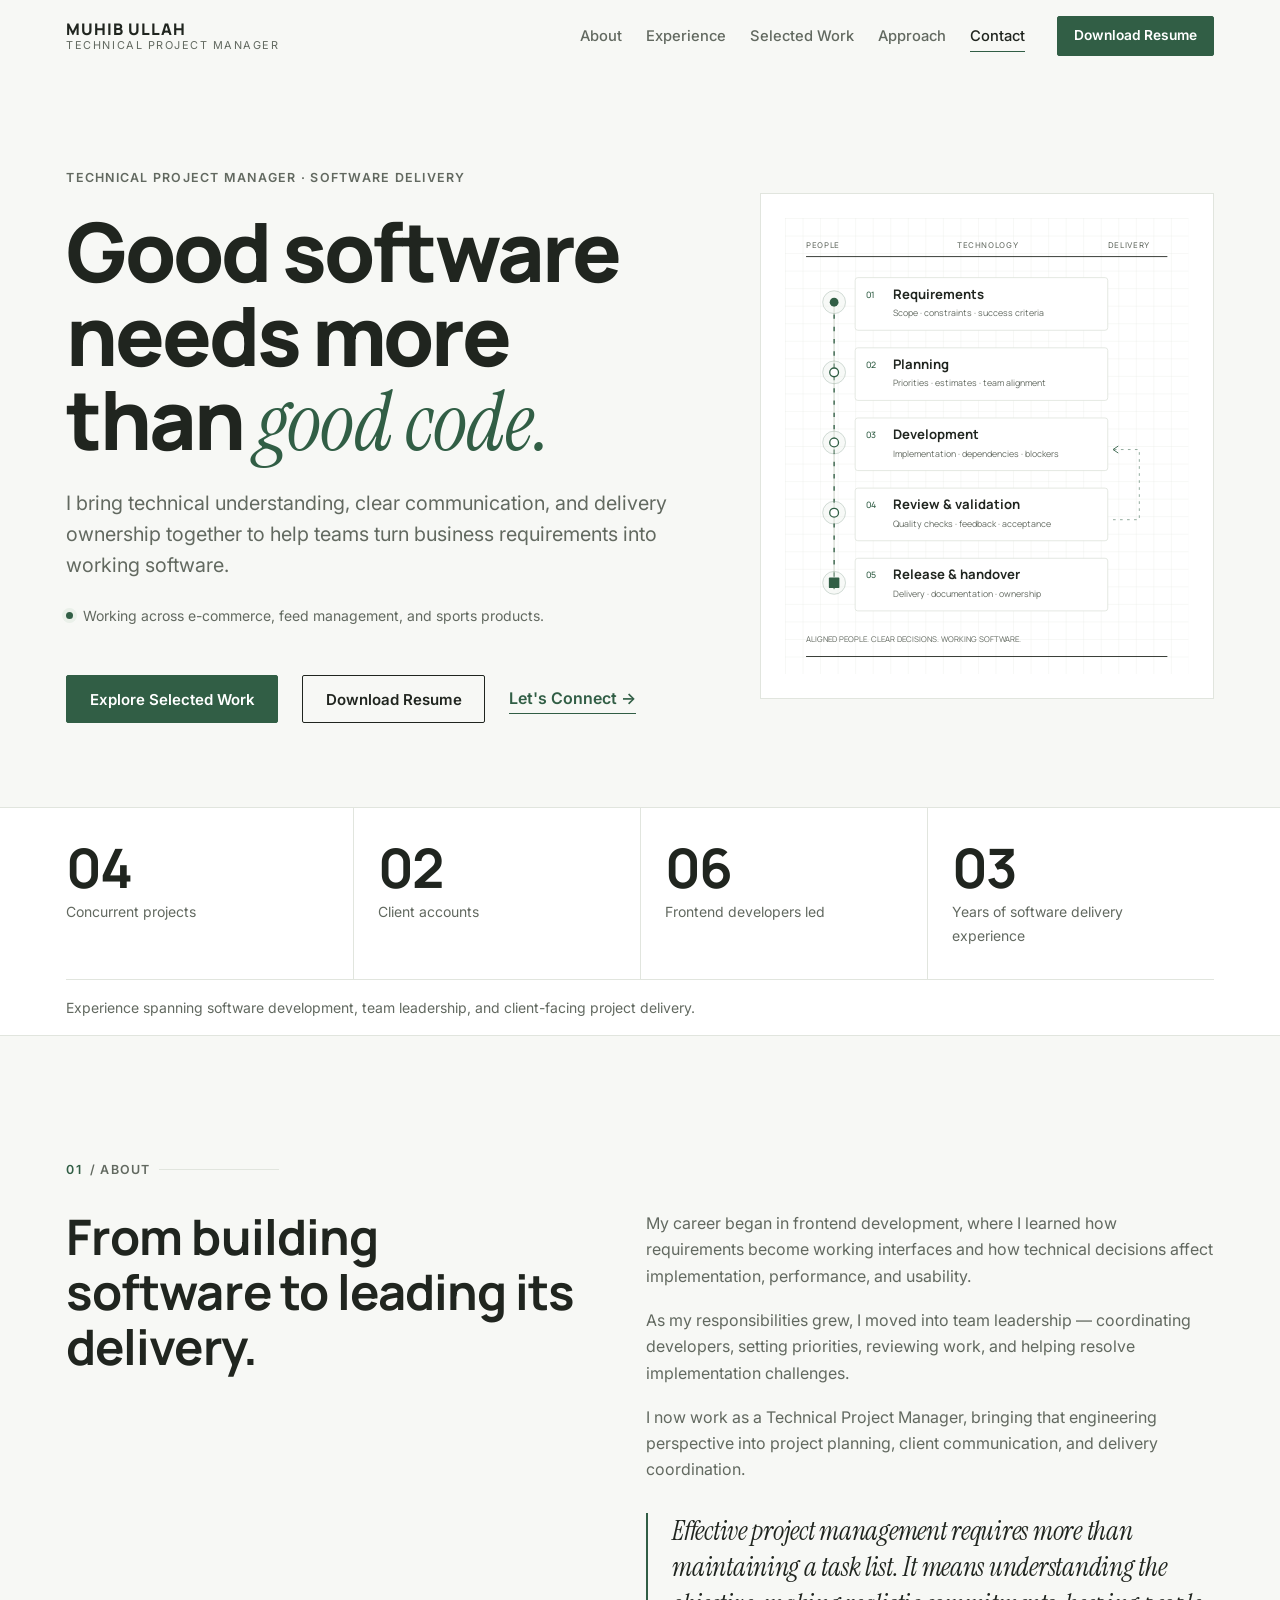
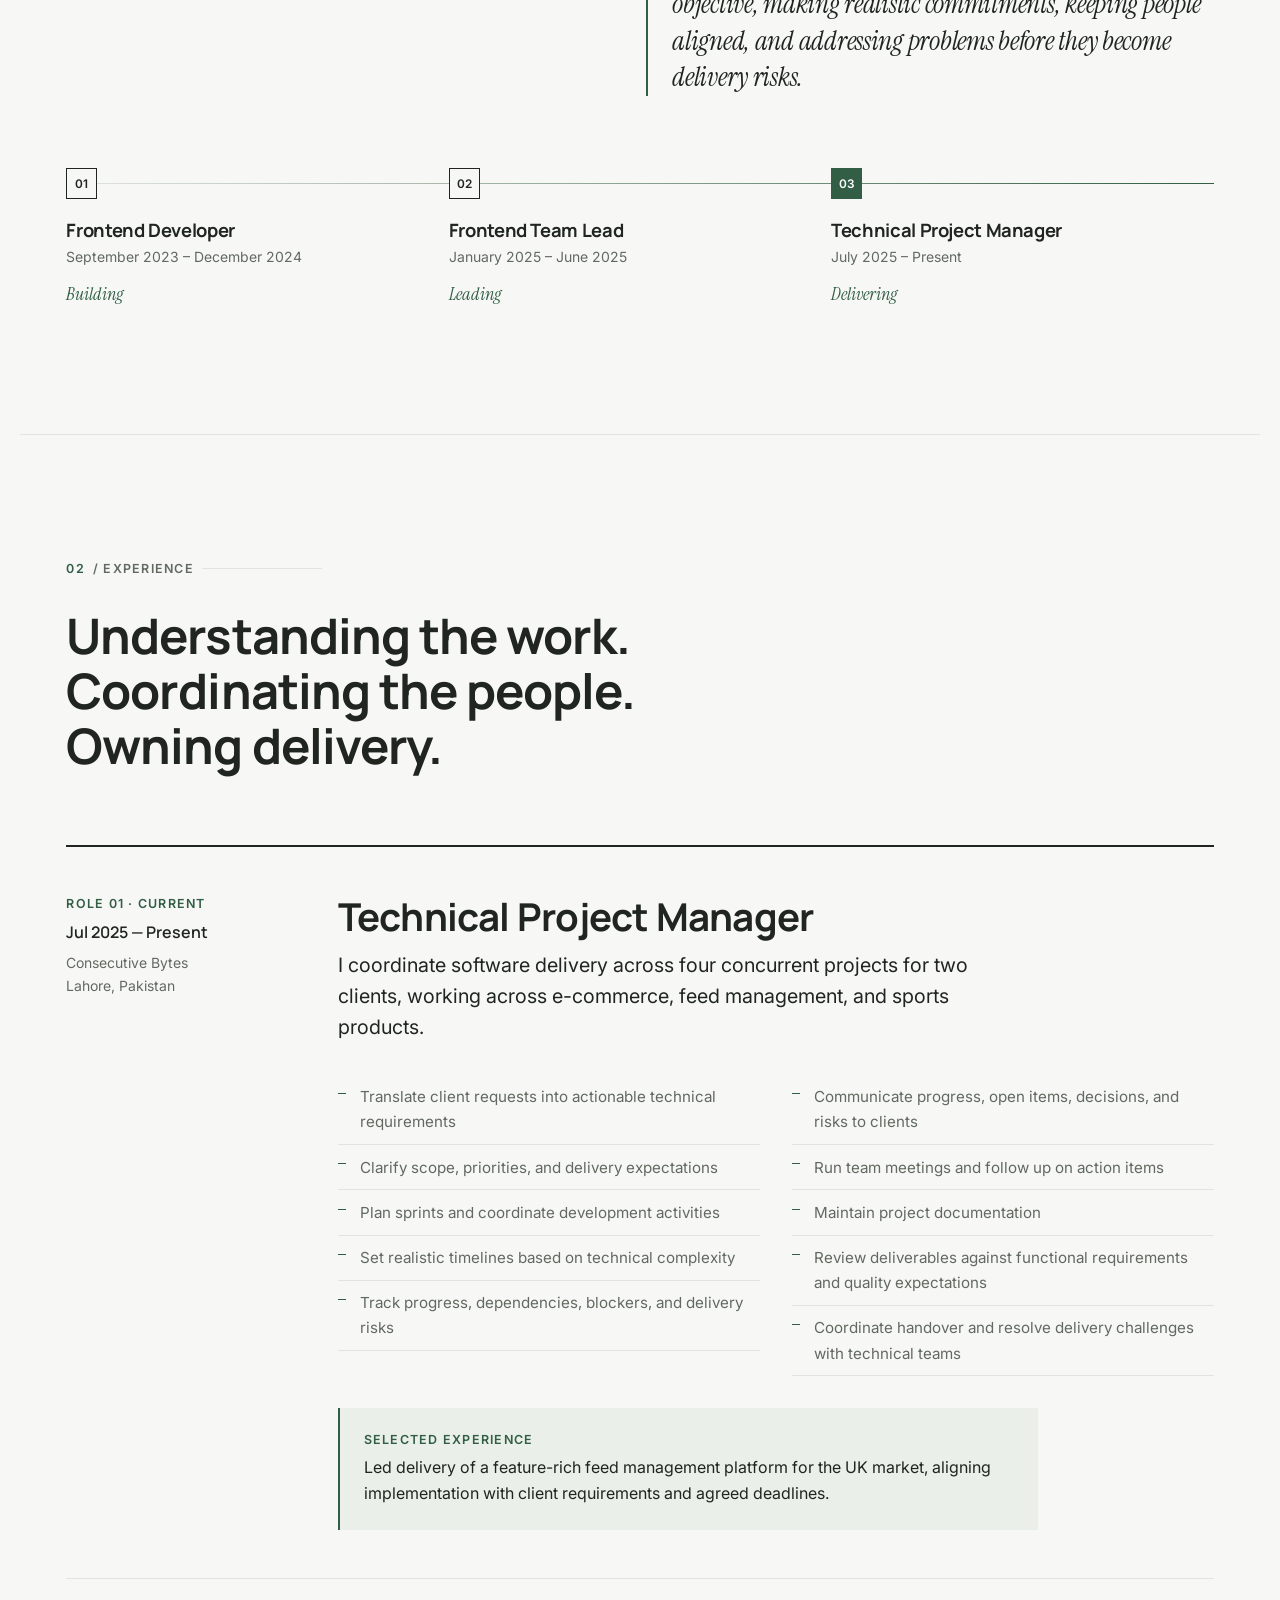
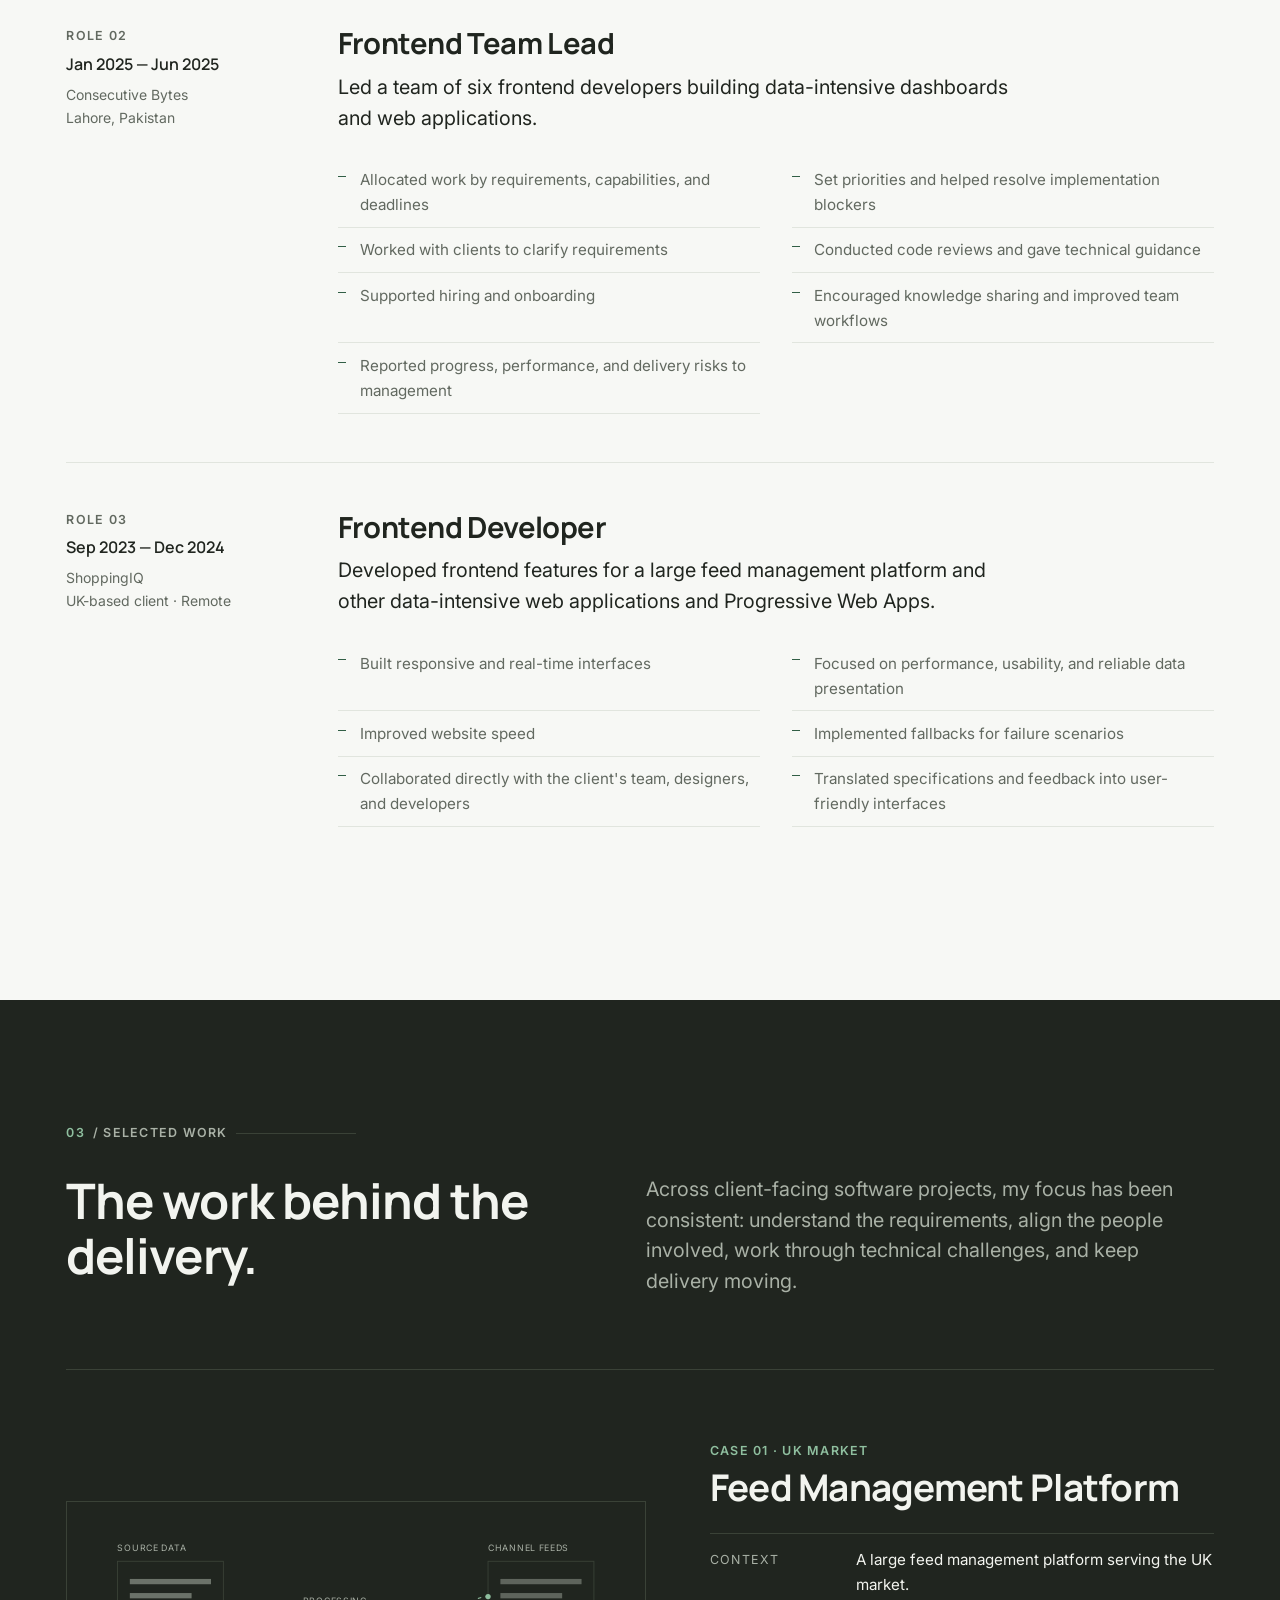
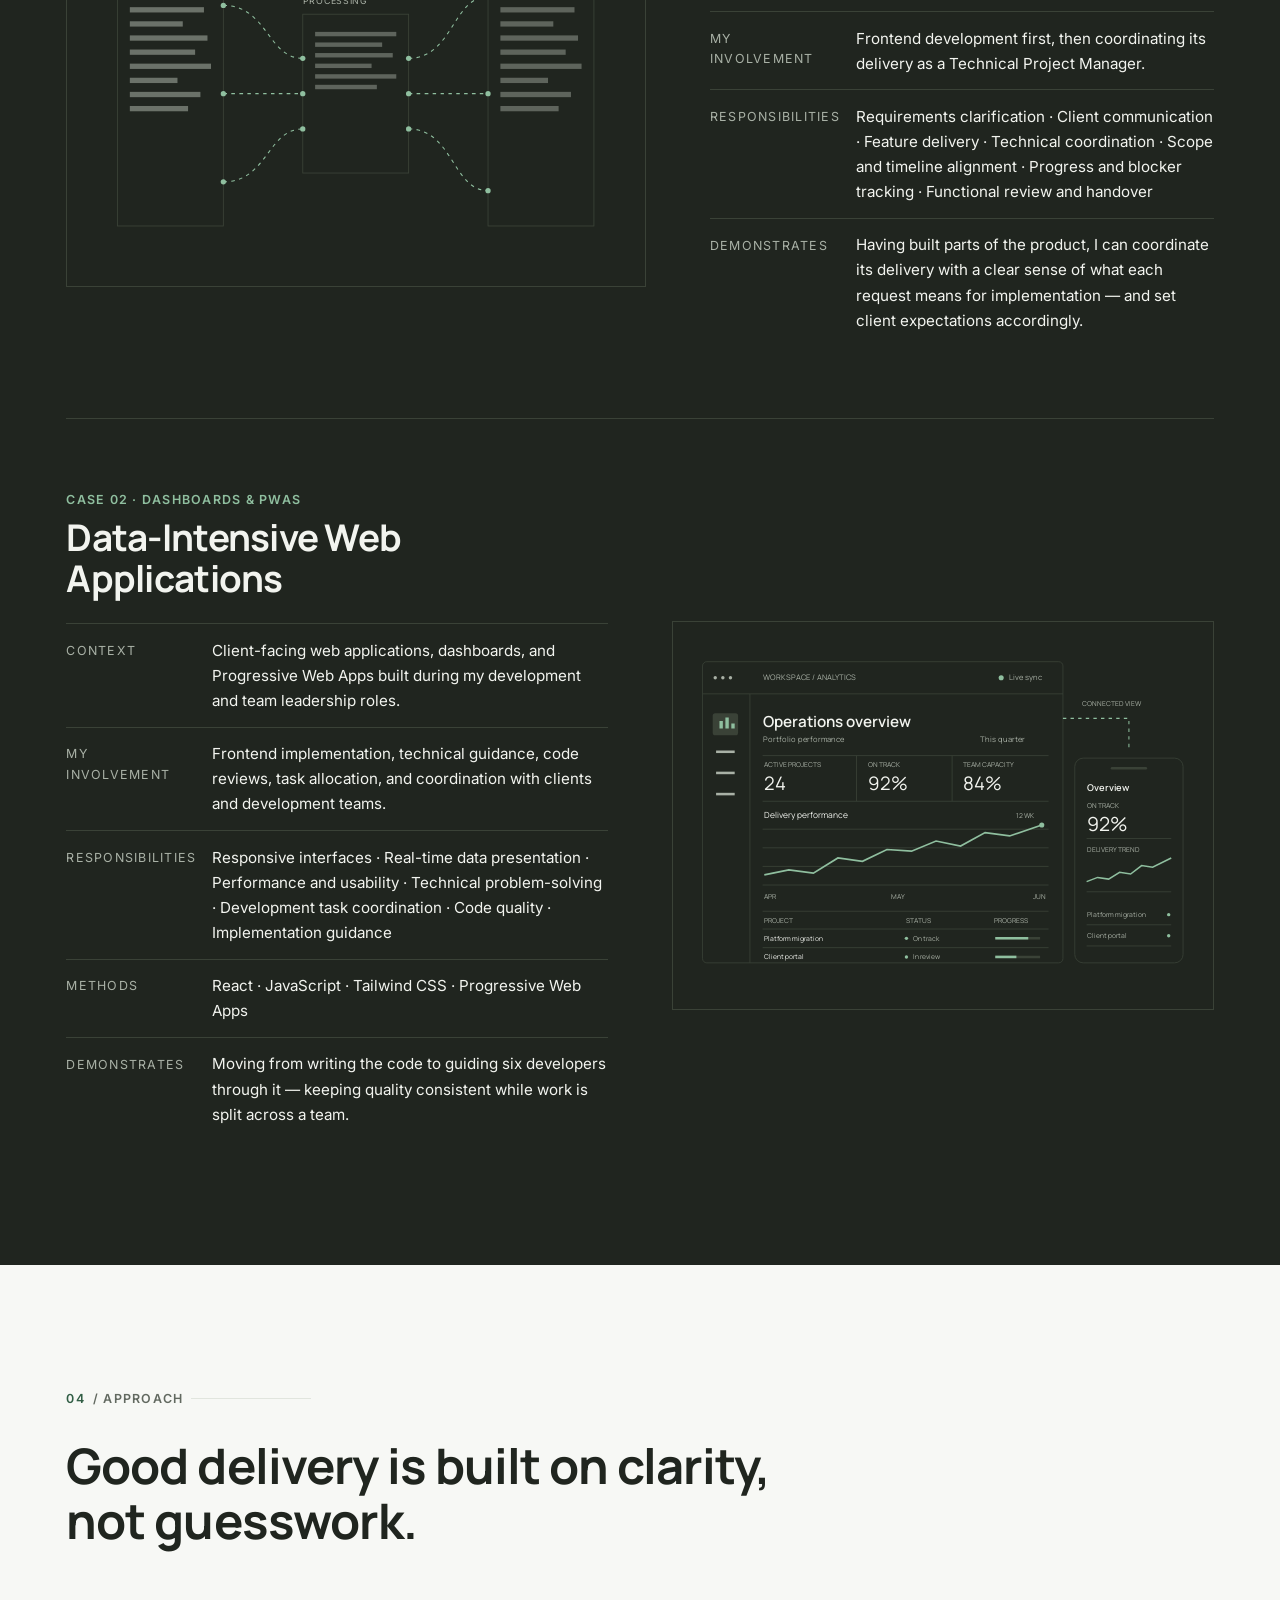
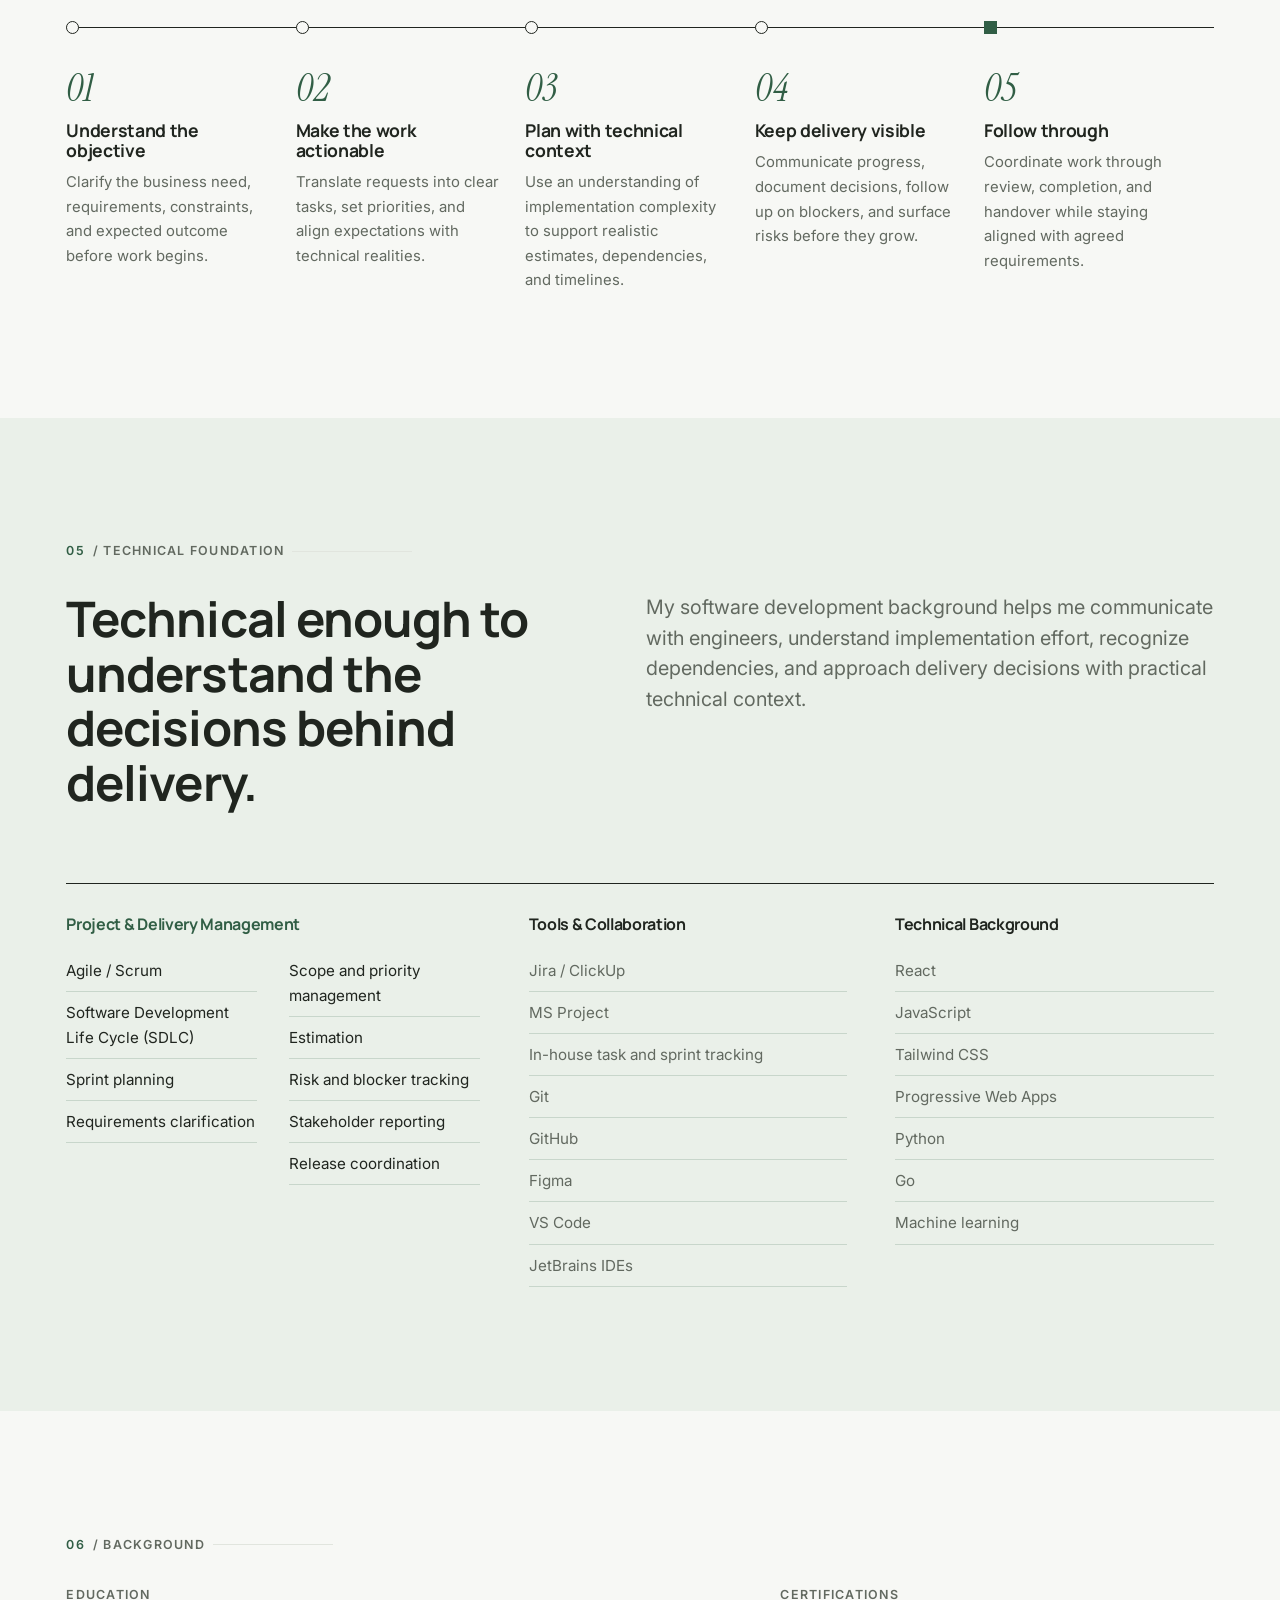
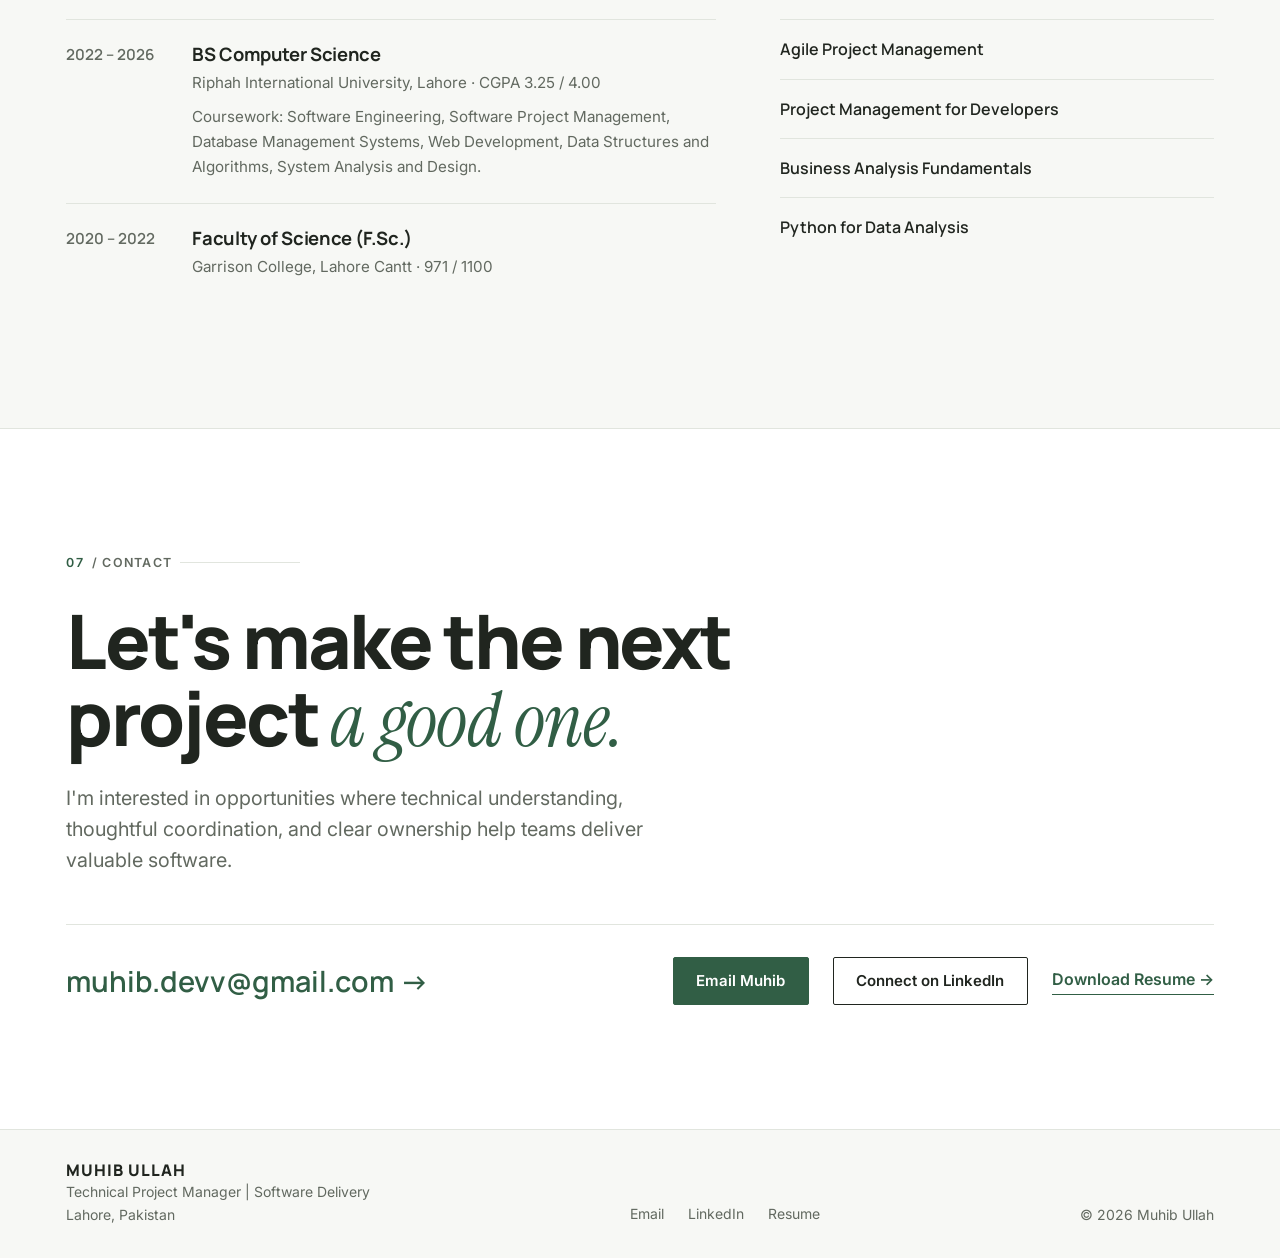
==== muhib-ullah-portfolio_v2/index.html @ 31988a60 "Reorder tools in skills section of index.html" ====
<!doctype html>
<html lang="en">
<head>
  <meta charset="utf-8">
  <meta name="viewport" content="width=device-width, initial-scale=1">
  <title>Muhib Ullah — Technical Project Manager | Software Delivery</title>
  <meta name="description" content="Muhib Ullah is a Technical Project Manager in Lahore, Pakistan, combining hands-on frontend development, team leadership and client-facing software delivery.">
  <link rel="canonical" href="https://muhib.tech/">

  <!-- Open Graph / Facebook / LinkedIn / WhatsApp -->
  <meta property="og:site_name" content="Muhib Ullah">
  <meta property="og:type" content="website">
  <meta property="og:url" content="https://muhib.tech/">
  <meta property="og:title" content="Muhib Ullah — Technical Project Manager | Software Delivery">
  <meta property="og:description" content="Technical understanding, clear communication, and delivery ownership — helping teams turn business requirements into working software.">
  <meta property="og:image" content="https://muhib.tech/assets/og-image.jpg">
  <meta property="og:image:secure_url" content="https://muhib.tech/assets/og-image.jpg">
  <meta property="og:image:type" content="image/jpeg">
  <meta property="og:image:width" content="1200">
  <meta property="og:image:height" content="630">
  <meta property="og:image:alt" content="Muhib Ullah — Technical Project Manager Portfolio Preview">

  <!-- Twitter / X Cards -->
  <meta name="twitter:card" content="summary_large_image">
  <meta name="twitter:url" content="https://muhib.tech/">
  <meta name="twitter:title" content="Muhib Ullah — Technical Project Manager | Software Delivery">
  <meta name="twitter:description" content="Technical understanding, clear communication, and delivery ownership — helping teams turn business requirements into working software.">
  <meta name="twitter:image" content="https://muhib.tech/assets/og-image.jpg">

  <!-- Appearance & Favicon -->
  <meta name="theme-color" content="#F7F8F5">
  <link rel="icon" href="favicon.svg" type="image/svg+xml">

  <!-- Typography -->
  <link rel="preconnect" href="https://fonts.googleapis.com">
  <link rel="preconnect" href="https://fonts.gstatic.com" crossorigin>
  <link href="https://fonts.googleapis.com/css2?family=Manrope:wght@400;500;600;700;800&family=Inter:wght@400;500;600&family=Instrument+Serif:ital@0;1&display=swap" rel="stylesheet">

  <!-- Stylesheet (cache-busted to ensure newest styles load immediately) -->
  <link rel="stylesheet" href="assets/css/style.css?v=3">
</head>
<!-- Google tag (gtag.js) -->
<script async src="https://www.googletagmanager.com/gtag/js?id=G-FJSF7T7T38"></script>
<script>
  window.dataLayer = window.dataLayer || [];
  function gtag(){dataLayer.push(arguments);}
  gtag('js', new Date());

  gtag('config', 'G-FJSF7T7T38');
</script>
<body>
<a class="skip" href="#main">Skip to content</a>

<header class="header" id="top">
  <div class="wrap header__inner">
    <a class="brand" href="#top" aria-label="Muhib Ullah, back to top">
      <span class="brand__name">MUHIB ULLAH</span>
      <span class="brand__role">Technical Project Manager</span>
    </a>
    <button class="menu-btn" type="button" aria-expanded="false" aria-controls="nav" aria-label="Open menu">
      <span></span><span></span>
    </button>
    <nav class="nav" id="nav" aria-label="Primary">
      <ul>
        <li><a href="#about">About</a></li>
        <li><a href="#experience">Experience</a></li>
        <li><a href="#work">Selected Work</a></li>
        <li><a href="#approach">Approach</a></li>
        <li><a href="#contact">Contact</a></li>
      </ul>
      <a class="btn btn--small" href="assets/Muhib-Resume-TPM.pdf" download="Muhib-Resume.pdf">Download Resume</a>
    </nav>
  </div>
</header>

<main id="main">

  <!-- HERO -->
  <section class="hero wrap" aria-labelledby="hero-title">
    <div class="hero__text">
      <p class="eyebrow">Technical Project Manager · Software Delivery</p>
      <h1 id="hero-title" class="display">Good software needs more than <em>good code.</em></h1>
      <p class="lead">I bring technical understanding, clear communication, and delivery ownership together to help teams turn business requirements into working software.</p>
      <p class="meta-line"><span class="dot" aria-hidden="true"></span>Working across e-commerce, feed management, and sports products.</p>
      <div class="actions">
        <a class="btn" href="#work">Explore Selected Work</a>
        <a class="btn btn--ghost" href="assets/Muhib-Resume-TPM.pdf" download="Muhib-Resume.pdf">Download Resume</a>
        <a class="link-arrow" href="#contact">Let's Connect</a>
      </div>
    </div>

    <figure class="hero__art" aria-label="Illustration: software delivery flowing from requirements through planning, development and review to release, connecting people, technology and delivery.">
      <svg viewBox="0 0 460 520" role="img" aria-hidden="true" class="flow">
        <style>
.workflow-current{stroke-dasharray:5 9}
.workflow-feedback{stroke-dasharray:3 5;opacity:.6}
.workflow-row{transition:fill .2s,stroke .2s}
.workflow-stage:hover .workflow-row{fill:#EAF0E9;stroke:#315E45}
.workflow-halo{transform-box:fill-box;transform-origin:center}
.workflow-stage:nth-child(2) .workflow-halo{animation-delay:1.4s}
.workflow-stage:nth-child(3) .workflow-halo{animation-delay:2.8s}
.workflow-stage:nth-child(4) .workflow-halo{animation-delay:4.2s}
.workflow-stage:nth-child(5) .workflow-halo{animation-delay:5.6s}
.workflow-current{animation:wf-stream 2s linear infinite}
.workflow-feedback{animation:wf-feedback 2s linear infinite}
.workflow-halo{animation:wf-stage 7s ease-in-out infinite}
@media (prefers-reduced-motion:reduce){.workflow-current,.workflow-feedback,.workflow-halo{animation:none}}
@keyframes wf-stream{to{stroke-dashoffset:-28}}
@keyframes wf-feedback{to{stroke-dashoffset:-16}}
@keyframes wf-stage{0%,24%,100%{opacity:.35;transform:scale(1)}10%{opacity:.85;transform:scale(1.15)}}
</style>
        <defs>
          <pattern id="g" width="20" height="20" patternUnits="userSpaceOnUse"><path d="M20 0H0V20" fill="none" stroke="#E1E5DE" stroke-width=".6"></path></pattern>
        </defs>
        <rect x="0" y="0" width="460" height="520" fill="url(#g)"></rect>
        <!-- three tracks -->
        <g class="tracks" font-family="Inter" font-size="9" fill="#626960" letter-spacing=".08em">
          <text x="24" y="34">PEOPLE</text>
          <text x="196" y="34">TECHNOLOGY</text>
          <text x="368" y="34">DELIVERY</text>
          <line x1="24" y1="44" x2="436" y2="44" stroke="#20251F" stroke-width="1"></line>
        </g>
        <!-- Connected delivery stages with a review feedback loop -->
        <path d="M56 96V424" fill="none" stroke="#E1E5DE" stroke-width="2"></path>
        <path class="workflow-current" d="M56 96V424" fill="none" stroke="#315E45" stroke-width="1.5"></path>
        <path class="workflow-feedback" d="M374 344H404V264H374" fill="none" stroke="#315E45" stroke-width="1"></path>
        <path d="M380 260L374 264L380 268" fill="none" stroke="#315E45" stroke-width="1"></path>
        <g class="stages workflow-stages" font-family="Manrope" font-weight="700" font-size="15" fill="#20251F">
          <g class="workflow-stage">
            <rect class="workflow-row" fill="#FFFFFF" stroke="#E1E5DE" x="80" y="68" width="288" height="60" rx="3"></rect>
            <circle class="workflow-halo" fill="#EAF0E9" stroke="#315E45" stroke-width=".7" opacity=".35" cx="56" cy="96" r="13"></circle><circle cx="56" cy="96" r="5" fill="#315E45"></circle>
            <text class="workflow-number" font-size="10" font-weight="500" fill="#315E45" x="92" y="91">01</text><text x="123" y="92">Requirements</text>
            <text class="workflow-detail" font-size="10" font-weight="400" fill="#626960" x="123" y="112">Scope · constraints · success criteria</text>
          </g>
          <g class="workflow-stage">
            <rect class="workflow-row" fill="#FFFFFF" stroke="#E1E5DE" x="80" y="148" width="288" height="60" rx="3"></rect>
            <circle class="workflow-halo" fill="#EAF0E9" stroke="#315E45" stroke-width=".7" opacity=".35" cx="56" cy="176" r="13"></circle><circle cx="56" cy="176" r="5" fill="#FFFFFF" stroke="#315E45" stroke-width="1.5"></circle>
            <text class="workflow-number" font-size="10" font-weight="500" fill="#315E45" x="92" y="171">02</text><text x="123" y="172">Planning</text>
            <text class="workflow-detail" font-size="10" font-weight="400" fill="#626960" x="123" y="192">Priorities · estimates · team alignment</text>
          </g>
          <g class="workflow-stage">
            <rect class="workflow-row" fill="#FFFFFF" stroke="#E1E5DE" x="80" y="228" width="288" height="60" rx="3"></rect>
            <circle class="workflow-halo" fill="#EAF0E9" stroke="#315E45" stroke-width=".7" opacity=".35" cx="56" cy="256" r="13"></circle><circle cx="56" cy="256" r="5" fill="#FFFFFF" stroke="#315E45" stroke-width="1.5"></circle>
            <text class="workflow-number" font-size="10" font-weight="500" fill="#315E45" x="92" y="251">03</text><text x="123" y="252">Development</text>
            <text class="workflow-detail" font-size="10" font-weight="400" fill="#626960" x="123" y="272">Implementation · dependencies · blockers</text>
          </g>
          <g class="workflow-stage">
            <rect class="workflow-row" fill="#FFFFFF" stroke="#E1E5DE" x="80" y="308" width="288" height="60" rx="3"></rect>
            <circle class="workflow-halo" fill="#EAF0E9" stroke="#315E45" stroke-width=".7" opacity=".35" cx="56" cy="336" r="13"></circle><circle cx="56" cy="336" r="5" fill="#FFFFFF" stroke="#315E45" stroke-width="1.5"></circle>
            <text class="workflow-number" font-size="10" font-weight="500" fill="#315E45" x="92" y="331">04</text><text x="123" y="332">Review &amp; validation</text>
            <text class="workflow-detail" font-size="10" font-weight="400" fill="#626960" x="123" y="352">Quality checks · feedback · acceptance</text>
          </g>
          <g class="workflow-stage">
            <rect class="workflow-row" fill="#FFFFFF" stroke="#E1E5DE" x="80" y="388" width="288" height="60" rx="3"></rect>
            <circle class="workflow-halo" fill="#EAF0E9" stroke="#315E45" stroke-width=".7" opacity=".35" cx="56" cy="416" r="13"></circle><rect x="50" y="410" width="12" height="12" rx="1" fill="#315E45"></rect>
            <text class="workflow-number" font-size="10" font-weight="500" fill="#315E45" x="92" y="411">05</text><text x="123" y="412">Release &amp; handover</text>
            <text class="workflow-detail" font-size="10" font-weight="400" fill="#626960" x="123" y="432">Delivery · documentation · ownership</text>
          </g>
        </g>
        <g font-family="Manrope" font-size="9" fill="#626960"><text x="24" y="484">ALIGNED PEOPLE. CLEAR DECISIONS. WORKING SOFTWARE.</text></g>
        <line x1="24" y1="500" x2="436" y2="500" stroke="#20251F" stroke-width="1"></line>
      </svg>
      <!-- <figcaption>Fig. 01 — From requirement to release, one connected line.</figcaption> -->
    </figure>
  </section>

  <!-- HIGHLIGHTS -->
  <section class="highlights" aria-label="Professional highlights">
    <div class="wrap">
      <dl class="stats">
        <div><dt>Concurrent projects</dt><dd>04</dd></div>
        <div><dt>Client accounts</dt><dd>02</dd></div>
        <div><dt>Frontend developers led</dt><dd>06</dd></div>
        <div><dt>Years of software delivery experience</dt><dd>03</dd></div>
      </dl>
      <p class="highlights__note">Experience spanning software development, team leadership, and client-facing project delivery.</p>
    </div>
  </section>

  <!-- ABOUT -->
  <section class="section wrap" id="about" aria-labelledby="about-title">
    <p class="label"><span>01</span> / About</p>
    <div class="split">
      <h2 id="about-title" class="h2">From building software to leading its delivery.</h2>
      <div class="prose reveal">
        <p>My career began in frontend development, where I learned how requirements become working interfaces and how technical decisions affect implementation, performance, and usability.</p>
        <p>As my responsibilities grew, I moved into team leadership — coordinating developers, setting priorities, reviewing work, and helping resolve implementation challenges.</p>
        <p>I now work as a Technical Project Manager, bringing that engineering perspective into project planning, client communication, and delivery coordination.</p>
        <p class="pull">Effective project management requires more than maintaining a task list. It means understanding the objective, making realistic commitments, keeping people aligned, and addressing problems before they become delivery risks.</p>
      </div>
    </div>

    <ol class="timeline" aria-label="Career progression">
      <li><span class="timeline__n">01</span><h3>Frontend Developer</h3><p>September 2023 – December 2024</p><span class="timeline__tag">Building</span></li>
      <li><span class="timeline__n">02</span><h3>Frontend Team Lead</h3><p>January 2025 – June 2025</p><span class="timeline__tag">Leading</span></li>
      <li class="is-current"><span class="timeline__n">03</span><h3>Technical Project Manager</h3><p>July 2025 – Present</p><span class="timeline__tag">Delivering</span></li>
    </ol>
  </section>

  <!-- EXPERIENCE -->
  <section class="section section--rule wrap" id="experience" aria-labelledby="exp-title">
    <p class="label"><span>02</span> / Experience</p>
    <h2 id="exp-title" class="h2 h2--wide">Understanding the work. Coordinating the people. Owning delivery.</h2>

    <article class="role role--current reveal">
      <header class="role__meta">
        <p class="role__n">Role 01 · Current</p>
        <p class="role__dates">Jul 2025 — Present</p>
        <p>Consecutive Bytes<br>Lahore, Pakistan</p>
      </header>
      <div class="role__body">
        <h3 class="h3">Technical Project Manager</h3>
        <p class="role__overview">I coordinate software delivery across four concurrent projects for two clients, working across e-commerce, feed management, and sports products.</p>
        <div class="role__cols">
          <ul class="ticks">
            <li>Translate client requests into actionable technical requirements</li>
            <li>Clarify scope, priorities, and delivery expectations</li>
            <li>Plan sprints and coordinate development activities</li>
            <li>Set realistic timelines based on technical complexity</li>
            <li>Track progress, dependencies, blockers, and delivery risks</li>
          </ul>
          <ul class="ticks">
            <li>Communicate progress, open items, decisions, and risks to clients</li>
            <li>Run team meetings and follow up on action items</li>
            <li>Maintain project documentation</li>
            <li>Review deliverables against functional requirements and quality expectations</li>
            <li>Coordinate handover and resolve delivery challenges with technical teams</li>
          </ul>
        </div>
        <p class="callout"><span>Selected experience</span>Led delivery of a feature-rich feed management platform for the UK market, aligning implementation with client requirements and agreed deadlines.</p>
      </div>
    </article>

    <article class="role reveal">
      <header class="role__meta">
        <p class="role__n">Role 02</p>
        <p class="role__dates">Jan 2025 — Jun 2025</p>
        <p>Consecutive Bytes<br>Lahore, Pakistan</p>
      </header>
      <div class="role__body">
        <h3 class="h3">Frontend Team Lead</h3>
        <p class="role__overview">Led a team of six frontend developers building data-intensive dashboards and web applications.</p>
        <ul class="ticks ticks--2">
          <li>Allocated work by requirements, capabilities, and deadlines</li>
          <li>Set priorities and helped resolve implementation blockers</li>
          <li>Worked with clients to clarify requirements</li>
          <li>Conducted code reviews and gave technical guidance</li>
          <li>Supported hiring and onboarding</li>
          <li>Encouraged knowledge sharing and improved team workflows</li>
          <li>Reported progress, performance, and delivery risks to management</li>
        </ul>
      </div>
    </article>

    <article class="role reveal">
      <header class="role__meta">
        <p class="role__n">Role 03</p>
        <p class="role__dates">Sep 2023 — Dec 2024</p>
        <p>ShoppingIQ<br>UK-based client · Remote</p>
      </header>
      <div class="role__body">
        <h3 class="h3">Frontend Developer</h3>
        <p class="role__overview">Developed frontend features for a large feed management platform and other data-intensive web applications and Progressive Web Apps.</p>
        <ul class="ticks ticks--2">
          <li>Built responsive and real-time interfaces</li>
          <li>Focused on performance, usability, and reliable data presentation</li>
          <li>Improved website speed</li>
          <li>Implemented fallbacks for failure scenarios</li>
          <li>Collaborated directly with the client's team, designers, and developers</li>
          <li>Translated specifications and feedback into user-friendly interfaces</li>
        </ul>
      </div>
    </article>
  </section>

  <!-- WORK -->
  <section class="section work" id="work" aria-labelledby="work-title">
    <div class="wrap">
      <p class="label label--light"><span>03</span> / Selected Work</p>
      <div class="split">
        <h2 id="work-title" class="h2">The work behind the delivery.</h2>
        <p class="lead lead--light">Across client-facing software projects, my focus has been consistent: understand the requirements, align the people involved, work through technical challenges, and keep delivery moving.</p>
      </div>

      <article class="case case--a reveal" aria-labelledby="c1">
        <div class="case__art">
          <svg viewBox="0 0 600 380" aria-hidden="true">
  <style>
    .feed-flow { stroke-dasharray: 4 5; animation: feed-stream 3s linear infinite; }
    @keyframes feed-stream { to { stroke-dashoffset: -36; } }
  </style>
  <g stroke="#3A4237" stroke-width="1" fill="none">
    <rect x="30" y="40" width="120" height="300"/>
    <rect x="240" y="100" width="120" height="180"/>
    <rect x="450" y="40" width="120" height="300"/>
  </g>
  <g font-family="Inter, system-ui, sans-serif" font-size="10" fill="#A9B1A6" letter-spacing=".08em">
    <text x="30" y="28">SOURCE DATA</text><text x="240" y="88">PROCESSING</text><text x="450" y="28">CHANNEL FEEDS</text>
  </g>
  <g fill="#A9B1A6" opacity=".55">
    <rect x="44" y="60" width="92" height="6"/><rect x="44" y="76" width="70" height="6"/><rect x="44" y="92" width="84" height="6"/><rect x="44" y="108" width="60" height="6"/><rect x="44" y="124" width="88" height="6"/><rect x="44" y="140" width="74" height="6"/><rect x="44" y="156" width="92" height="6"/><rect x="44" y="172" width="54" height="6"/><rect x="44" y="188" width="80" height="6"/><rect x="44" y="204" width="66" height="6"/>
  </g>
  <g class="feed-flow" stroke="#8FBF9F" stroke-width="1.2" fill="none">
    <path d="M150 90 C200 90 200 150 240 150"/><path d="M150 190 C200 190 200 190 240 190"/><path d="M150 290 C200 290 200 230 240 230"/>
    <path d="M360 150 C410 150 410 80 450 80"/><path d="M360 190 C410 190 410 190 450 190"/><path d="M360 230 C410 230 410 300 450 300"/>
  </g>
  <g fill="#8FBF9F">
    <circle cx="150" cy="90" r="3"/><circle cx="150" cy="190" r="3"/><circle cx="150" cy="290" r="3"/>
    <circle cx="240" cy="150" r="3"/><circle cx="240" cy="190" r="3"/><circle cx="240" cy="230" r="3"/>
    <circle cx="360" cy="150" r="3"/><circle cx="360" cy="190" r="3"/><circle cx="360" cy="230" r="3"/>
    <circle cx="450" cy="80" r="3"/><circle cx="450" cy="190" r="3"/><circle cx="450" cy="300" r="3"/>
  </g>
  <g fill="#A9B1A6" opacity=".45">
    <rect x="254" y="120" width="92" height="5"/><rect x="254" y="132" width="76" height="5"/><rect x="254" y="144" width="88" height="5"/><rect x="254" y="156" width="64" height="5"/><rect x="254" y="168" width="92" height="5"/><rect x="254" y="180" width="70" height="5"/>
    <rect x="464" y="60" width="92" height="6"/><rect x="464" y="76" width="70" height="6"/><rect x="464" y="92" width="84" height="6"/><rect x="464" y="108" width="60" height="6"/><rect x="464" y="124" width="88" height="6"/><rect x="464" y="140" width="74" height="6"/><rect x="464" y="156" width="92" height="6"/><rect x="464" y="172" width="54" height="6"/><rect x="464" y="188" width="80" height="6"/><rect x="464" y="204" width="66" height="6"/>
  </g>
</svg>

          <!-- <p class="case__note">Illustrative concept — not a screenshot of the client platform.</p> -->
        </div>
        <div class="case__body">
          <p class="case__n">Case 01 · UK market</p>
          <h3 id="c1" class="h3">Feed Management Platform</h3>
          <dl class="case__dl">
            <div><dt>Context</dt><dd>A large feed management platform serving the UK market.</dd></div>
            <div><dt>My involvement</dt><dd>Frontend development first, then coordinating its delivery as a Technical Project Manager.</dd></div>
            <div><dt>Responsibilities</dt><dd>Requirements clarification · Client communication · Feature delivery · Technical coordination · Scope and timeline alignment · Progress and blocker tracking · Functional review and handover</dd></div>
            <div><dt>Demonstrates</dt><dd>Having built parts of the product, I can coordinate its delivery with a clear sense of what each request means for implementation — and set client expectations accordingly.</dd></div>
          </dl>
        </div>
      </article>

      <article class="case case--b reveal" aria-labelledby="c2">
        <div class="case__body">
          <p class="case__n">Case 02 · Dashboards &amp; PWAs</p>
          <h3 id="c2" class="h3">Data-Intensive Web Applications</h3>
          <dl class="case__dl">
            <div><dt>Context</dt><dd>Client-facing web applications, dashboards, and Progressive Web Apps built during my development and team leadership roles.</dd></div>
            <div><dt>My involvement</dt><dd>Frontend implementation, technical guidance, code reviews, task allocation, and coordination with clients and development teams.</dd></div>
            <div><dt>Responsibilities</dt><dd>Responsive interfaces · Real-time data presentation · Performance and usability · Technical problem-solving · Development task coordination · Code quality · Implementation guidance</dd></div>
            <div><dt>Methods</dt><dd>React · JavaScript · Tailwind CSS · Progressive Web Apps</dd></div>
            <div><dt>Demonstrates</dt><dd>Moving from writing the code to guiding six developers through it — keeping quality consistent while work is split across a team.</dd></div>
          </dl>
        </div>
        <div class="case__art case__art--enterprise">
         <svg class="enterprise-dashboard" viewBox="0 0 600 420" role="img" aria-labelledby="dashboard-title dashboard-desc">
  <title id="dashboard-title">Enterprise analytics across desktop and mobile</title>
  <desc id="dashboard-desc">An illustrative operations dashboard with performance metrics, a trend chart, a project table, and a synchronized mobile view.</desc>
  <style>
    .dash-type { font-family: 'Manrope', system-ui, -apple-system, sans-serif; letter-spacing: 0; }
    .dash-sync { stroke-dasharray: 4 5; animation: dash-flow 3s linear infinite; }
    .dash-trend { stroke-dasharray: 100; stroke-dashoffset: 0; animation: dash-trace 7s cubic-bezier(.2,.7,.2,1) infinite; }
    .dash-live { animation: dash-pulse 3s ease-in-out infinite; }
    .dash-prog { animation: dash-progress 5s ease-in-out infinite; }
    @keyframes dash-flow { to { stroke-dashoffset: -36; } }
    @keyframes dash-trace { 0% { stroke-dashoffset: 100; } 35%, 100% { stroke-dashoffset: 0; } }
    @keyframes dash-pulse { 0%, 100% { opacity: 1; } 50% { opacity: .4; } }
    @keyframes dash-progress { 0%, 100% { opacity: .75; } 50% { opacity: 1; } }
    @media (prefers-reduced-motion: reduce) {
      .dash-sync, .dash-trend, .dash-live, .dash-prog {
        animation: none !important;
        stroke-dashoffset: 0 !important;
        opacity: 1 !important;
      }
    }
  </style>

  <!-- Frames & Outer Windows -->
  <g fill="#20251F" stroke="#3A4237">
    <rect x="16" y="28" width="426" height="356" rx="5"/>
    <path d="M16 66H442M72 66V384"/>
    <rect x="456" y="142" width="128" height="242" rx="10"/>
  </g>

  <!-- Sidebar & Navigation Icons -->
  <g fill="#A9B1A6">
    <circle cx="31" cy="47" r="2"/><circle cx="40" cy="47" r="2"/><circle cx="49" cy="47" r="2"/>
    <rect x="28" y="89" width="30" height="26" rx="3" fill="#3A4237"/>
    <path d="M36 107V98H40V107ZM43 107V94H47V107ZM50 107V101H54V107Z" fill="#8FBF9F"/>
    <rect x="32" y="133" width="22" height="3"/><rect x="32" y="158" width="22" height="3"/><rect x="32" y="183" width="22" height="3"/>
  </g>

  <!-- Header Section -->
  <g class="dash-type" fill="#A9B1A6" font-size="9">
    <text x="87" y="50">WORKSPACE / ANALYTICS</text>
    <text x="87" y="105" font-size="18" font-weight="600" fill="#F2F4EF">Operations overview</text>
    <text x="87" y="123">Portfolio performance</text><text x="344" y="123">This quarter</text>
    <circle class="dash-live" cx="369" cy="47" r="3" fill="#8FBF9F"/><text x="378" y="50">Live sync</text>
  </g>

  <!-- Table & Card Grid Dividers -->
  <g fill="none" stroke="#3A4237">
    <path d="M87 139H425M87 193H425M198 139V193M311 139V193"/>
    <path d="M87 226H425M87 248H425M87 270H425M87 292H425"/>
  </g>

  <!-- Top Metrics -->
  <g class="dash-type" font-size="8" fill="#A9B1A6">
    <text x="89" y="153">ACTIVE PROJECTS</text><text x="211" y="153">ON TRACK</text><text x="324" y="153">TEAM CAPACITY</text>
    <text x="89" y="180" font-size="22" fill="#F2F4EF">24</text><text x="211" y="180" font-size="22" fill="#F2F4EF">92%</text><text x="324" y="180" font-size="22" fill="#F2F4EF">84%</text>
    <text x="89" y="213" font-size="10" fill="#F2F4EF">Delivery performance</text><text x="387" y="213">12 WK</text>
    <text x="89" y="309">APR</text><text x="239" y="309">MAY</text><text x="407" y="309">JUN</text>
  </g>

  <!-- Trend Sparkline & Target Indicator -->
  <path class="dash-trend" d="M89 280L118 274L147 278L176 260L205 264L234 250L263 252L292 240L321 246L350 230L379 234L417 221" fill="none" stroke="#8FBF9F" stroke-width="2" pathLength="100"/>
  <circle class="dash-live" cx="417" cy="221" r="3" fill="#8FBF9F"/>

  <!-- Project Progress Table -->
  <g stroke="#3A4237"><path d="M87 323H425M87 344H425M87 366H425"/></g>
  <g class="dash-type" font-size="8" fill="#A9B1A6">
    <text x="89" y="337">PROJECT</text><text x="257" y="337">STATUS</text><text x="361" y="337">PROGRESS</text>
    <text x="89" y="358" fill="#F2F4EF">Platform migration</text><text x="265" y="358">On track</text>
    <text x="89" y="380" fill="#F2F4EF">Client portal</text><text x="265" y="380">In review</text>
  </g>
  <g fill="#8FBF9F"><circle cx="257" cy="355" r="2"/><circle cx="257" cy="377" r="2"/></g>
  <g stroke="#3A4237" stroke-width="3"><path d="M362 355H415M362 377H415"/></g>
  <g class="dash-prog" stroke="#8FBF9F" stroke-width="3"><path d="M362 355H401"/><path d="M362 377H387"/></g>

  <!-- Mobile Bridge Sync Line -->
  <path class="dash-sync" d="M442 95H520V134" fill="none" stroke="#8FBF9F" stroke-width="1.2"/>
  <g class="dash-type" fill="#A9B1A6" font-size="8"><text x="464" y="80">CONNECTED VIEW</text></g>

  <!-- Mobile Companion Device Screen -->
  <path d="M500 154H540" stroke="#3A4237" stroke-width="3" stroke-linecap="round"/>
  <g class="dash-type" fill="#F2F4EF" font-size="11" font-weight="600"><text x="470" y="181">Overview</text></g>
  <g class="dash-type" fill="#A9B1A6" font-size="8"><text x="470" y="201">ON TRACK</text><text x="470" y="253">DELIVERY TREND</text><text x="470" y="330">Platform migration</text><text x="470" y="355">Client portal</text></g>
  <text class="dash-type" x="470" y="228" font-size="23" fill="#F2F4EF">92%</text>
  <g stroke="#3A4237" fill="none"><path d="M470 237H570M470 300H570M470 339H570M470 364H570"/></g>
  <path class="dash-trend" d="M470 288L483 283L496 285L509 277L522 279L535 269L548 271L570 260" fill="none" stroke="#8FBF9F" stroke-width="1.8" pathLength="100"/>
  <g class="dash-live" fill="#8FBF9F"><circle cx="567" cy="327" r="2"/><circle cx="567" cy="352" r="2"/></g>
</svg>
          <!-- <p class="case__note">Illustrative concept — not a deployed interface.</p> -->
        </div>
      </article>
    </div>
  </section>

  <!-- APPROACH -->
  <section class="section wrap" id="approach" aria-labelledby="ap-title">
    <p class="label"><span>04</span> / Approach</p>
    <h2 id="ap-title" class="h2 h2--wide">Good delivery is built on clarity, not guesswork.</h2>
    <ol class="steps">
      <li class="reveal"><span class="steps__n">01</span><h3>Understand the objective</h3><p>Clarify the business need, requirements, constraints, and expected outcome before work begins.</p></li>
      <li class="reveal"><span class="steps__n">02</span><h3>Make the work actionable</h3><p>Translate requests into clear tasks, set priorities, and align expectations with technical realities.</p></li>
      <li class="reveal"><span class="steps__n">03</span><h3>Plan with technical context</h3><p>Use an understanding of implementation complexity to support realistic estimates, dependencies, and timelines.</p></li>
      <li class="reveal"><span class="steps__n">04</span><h3>Keep delivery visible</h3><p>Communicate progress, document decisions, follow up on blockers, and surface risks before they grow.</p></li>
      <li class="reveal"><span class="steps__n">05</span><h3>Follow through</h3><p>Coordinate work through review, completion, and handover while staying aligned with agreed requirements.</p></li>
    </ol>
  </section>

  <!-- SKILLS -->
  <section class="section section--tint" aria-labelledby="sk-title">
    <div class="wrap">
      <p class="label"><span>05</span> / Technical Foundation</p>
      <div class="split">
        <h2 id="sk-title" class="h2">Technical enough to understand the decisions behind delivery.</h2>
        <p class="lead">My software development background helps me communicate with engineers, understand implementation effort, recognize dependencies, and approach delivery decisions with practical technical context.</p>
      </div>
      <div class="skills">
        <div class="skills__group skills__group--main">
          <h3>Project &amp; Delivery Management</h3>
          <ul><li>Agile / Scrum</li><li>Software Development Life Cycle (SDLC)</li><li>Sprint planning</li><li>Requirements clarification</li><li>Scope and priority management</li><li>Estimation</li><li>Risk and blocker tracking</li><li>Stakeholder reporting</li><li>Release coordination</li></ul>
        </div>
        <div class="skills__group">
          <h3>Tools &amp; Collaboration</h3>
          <ul><li>Jira / ClickUp</li><li>MS Project</li><li>In-house task and sprint tracking</li><li>Git</li><li>GitHub</li><li>Figma</li><li>VS Code</li><li>JetBrains IDEs</li></ul>
        </div>
        <div class="skills__group">
          <h3>Technical Background</h3>
          <ul><li>React</li><li>JavaScript</li><li>Tailwind CSS</li><li>Progressive Web Apps</li><li>Python</li><li>Go</li><li>Machine learning</li></ul>
        </div>
      </div>
    </div>
  </section>

  <!-- EDUCATION -->
  <section class="section wrap" aria-labelledby="ed-title">
    <p class="label"><span>06</span> / Background</p>
    <h2 id="ed-title" class="visually-hidden">Education and certifications</h2>
    <div class="edu">
      <div class="edu__col">
        <h3 class="edu__head">Education</h3>
        <div class="edu__item">
          <p class="edu__date">2022 – 2026</p>
          <div><h4>BS Computer Science</h4><p>Riphah International University, Lahore · CGPA 3.25 / 4.00</p>
          <p class="small">Coursework: Software Engineering, Software Project Management, Database Management Systems, Web Development, Data Structures and Algorithms, System Analysis and Design.</p></div>
        </div>
        <div class="edu__item">
          <p class="edu__date">2020 – 2022</p>
          <div><h4>Faculty of Science (F.Sc.)</h4><p>Garrison College, Lahore Cantt · 971 / 1100</p></div>
        </div>
      </div>
      <div class="edu__col">
        <h3 class="edu__head">Certifications</h3>
        <ul class="certs"><li>Agile Project Management</li><li>Project Management for Developers</li><li>Business Analysis Fundamentals</li><li>Python for Data Analysis</li></ul>
      </div>
    </div>
  </section>

  <!-- CONTACT -->
  <section class="contact" id="contact" aria-labelledby="ct-title">
    <div class="wrap contact__inner">
      <p class="label"><span>07</span> / Contact</p>
      <h2 id="ct-title" class="display display--contact">Let's make the next project <em>a good one.</em></h2>
      <p class="lead">I'm interested in opportunities where technical understanding, thoughtful coordination, and clear ownership help teams deliver valuable software.</p>
      <div class="contact__links">
        <a class="contact__mail" href="mailto:muhib.devv@gmail.com">muhib.devv@gmail.com <span aria-hidden="true">→</span></a>
        <div class="actions">
          <a class="btn" href="mailto:muhib.devv@gmail.com">Email Muhib</a>
          <a class="btn btn--ghost" href="https://www.linkedin.com/in/muhibdevv/" target="_blank" rel="noopener noreferrer">Connect on LinkedIn<span class="visually-hidden"> (opens in a new tab)</span></a>
          <a class="link-arrow" href="assets/Muhib-Resume-TPM.pdf" download="Muhib-Resume.pdf">Download Resume</a>
        </div>
      </div>
    </div>
  </section>
</main>

<footer class="footer">
  <div class="wrap footer__inner">
    <div>
      <p class="brand__name">MUHIB ULLAH</p>
      <p class="small">Technical Project Manager | Software Delivery<br>Lahore, Pakistan</p>
    </div>
    <ul class="footer__links">
      <li><a href="mailto:muhib.devv@gmail.com">Email</a></li>
      <li><a href="https://www.linkedin.com/in/muhibdevv/" target="_blank" rel="noopener noreferrer">LinkedIn</a></li>
      <li><a href="assets/Muhib-Resume-TPM.pdf" download="Muhib-Resume.pdf">Resume</a></li>
    </ul>
    <p class="small footer__copy">© <span id="year">2026</span> Muhib Ullah</p>
  </div>
</footer>

<script src="assets/js/main.js" defer></script>
</body>
</html>
---- muhib-ullah-portfolio_v2/assets/css/style.css ----
/* ==========================================================
   Muhib Ullah — Portfolio design system
   ========================================================== */
:root {
  --bg: #F7F8F5;
  --paper: #FFFFFF;
  --ink: #20251F;
  --muted: #626960;
  --accent: #315E45;
  --accent-hover: #244A35;
  --accent-soft: #EAF0E9;
  --accent-light: #8FBF9F;
  --line: #E1E5DE;
  --dark: #20251F;
  --on-dark: #F2F4EF;
  --on-dark-muted: #A9B1A6;
  --line-dark: #3A4237;

  --f-head: "Manrope", system-ui, sans-serif;
  --f-body: "Inter", system-ui, sans-serif;
  --f-serif: "Instrument Serif", Georgia, serif;

  --t-display: clamp(2.6rem, 1.6rem + 4.4vw, 5.25rem);
  --t-h2: clamp(1.9rem, 1.3rem + 2.2vw, 3.1rem);
  --t-h3: clamp(1.35rem, 1.1rem + .9vw, 1.85rem);
  --t-lead: clamp(1.06rem, 1rem + .3vw, 1.25rem);
  --t-body: 1rem;
  --t-small: .875rem;
  --t-meta: .78rem;

  --s-1: .5rem; --s-2: 1rem; --s-3: 1.5rem; --s-4: 2rem; --s-5: 3rem; --s-6: 4.5rem;
  --section: clamp(4.5rem, 3rem + 6vw, 9rem);
  --gutter: clamp(1.25rem, .5rem + 3vw, 3rem);
  --max: 1240px;
  --ease: cubic-bezier(.2,.7,.2,1);
}

*, *::before, *::after { box-sizing: border-box; }
html { scroll-behavior: smooth; scroll-padding-top: 84px; -webkit-text-size-adjust: 100%; }
body { margin: 0; background: var(--bg); color: var(--ink); font: 400 var(--t-body)/1.65 var(--f-body); -webkit-font-smoothing: antialiased; overflow-x: hidden; }
h1, h2, h3, h4 { font-family: var(--f-head); margin: 0; line-height: 1.12; letter-spacing: -.02em; font-weight: 700; }
p, ul, ol, dl, dd, figure { margin: 0; }
ul, ol { padding: 0; list-style: none; }
a { color: inherit; }
svg { display: block; width: 100%; height: auto; }
:focus-visible { outline: 2px solid var(--accent); outline-offset: 3px; border-radius: 2px; }
.visually-hidden { position: absolute !important; width: 1px; height: 1px; overflow: hidden; clip: rect(0 0 0 0); white-space: nowrap; }
.skip { position: absolute; left: 1rem; top: -3rem; background: var(--ink); color: var(--paper); padding: .6rem 1rem; z-index: 100; }
.skip:focus { top: 1rem; }

.wrap { width: 100%; max-width: var(--max); margin-inline: auto; padding-inline: var(--gutter); }
.small { font-size: var(--t-small); color: var(--muted); }

/* ---------- Type primitives ---------- */
.eyebrow, .label, .role__n, .case__n, .edu__head { font: 600 var(--t-meta)/1.4 var(--f-body); letter-spacing: .1em; text-transform: uppercase; color: var(--muted); }
.label { display: flex; align-items: center; gap: .5rem; margin-bottom: var(--s-4); }
.label span { color: var(--accent); }
.label::after { content: ""; flex: 1; height: 1px; background: var(--line); max-width: 120px; }
.label--light { color: var(--on-dark-muted); }
.label--light span { color: var(--accent-light); }
.label--light::after { background: var(--line-dark); }
.display { font-size: var(--t-display); font-weight: 800; letter-spacing: -.035em; line-height: 1.02; }
.display em, .pull { font-family: var(--f-serif); font-style: italic; font-weight: 400; letter-spacing: -.01em; }
.display em { color: var(--accent); }
.h2 { font-size: var(--t-h2); max-width: 16ch; }
.h2--wide { max-width: 22ch; margin-bottom: var(--s-6); }
.h3 { font-size: var(--t-h3); }
.lead { font-size: var(--t-lead); line-height: 1.55; color: var(--muted); max-width: 52ch; }
.lead--light { color: var(--on-dark-muted); }

/* ---------- Buttons ---------- */
.btn { display: inline-flex; align-items: center; min-height: 48px; padding: 0 1.4rem; background: var(--accent); color: var(--paper); font: 600 .94rem/1 var(--f-body); text-decoration: none; border: 1px solid var(--accent); border-radius: 2px; transition: background .2s, border-color .2s, color .2s; }
.btn:hover { background: var(--accent-hover); border-color: var(--accent-hover); }
.btn--ghost { background: transparent; color: var(--ink); border-color: var(--ink); }
.btn--ghost:hover { background: var(--ink); color: var(--paper); border-color: var(--ink); }
.btn--small { min-height: 40px; padding: 0 1rem; font-size: .86rem; }
.link-arrow { font-weight: 600; text-decoration: none; color: var(--accent); border-bottom: 1px solid currentColor; padding-bottom: 2px; }
.link-arrow::after { content: " →"; }
.link-arrow:hover { color: var(--accent-hover); }
.actions { display: flex; flex-wrap: wrap; align-items: center; gap: var(--s-2) var(--s-3); }

/* ---------- Header ---------- */
.header { position: sticky; top: 0; z-index: 50; background: transparent; border-bottom: 1px solid transparent; transition: background .25s, border-color .25s; }
.header.is-scrolled { background: color-mix(in srgb, var(--bg) 92%, transparent); backdrop-filter: blur(8px); border-color: var(--line); }
.header__inner { display: flex; align-items: center; justify-content: space-between; height: 72px; }
.brand { text-decoration: none; display: flex; flex-direction: column; line-height: 1.15; }
.brand__name { font: 800 1rem/1.1 var(--f-head); letter-spacing: .06em; }
.brand__role { font-size: .68rem; letter-spacing: .14em; text-transform: uppercase; color: var(--muted); }
.nav { display: flex; align-items: center; gap: var(--s-4); }
.nav ul { display: flex; gap: var(--s-3); }
.nav ul a { text-decoration: none; font-size: .92rem; font-weight: 500; color: var(--muted); padding: .4rem 0; position: relative; }
.nav ul a::after { content: ""; position: absolute; left: 0; right: 100%; bottom: 0; height: 1px; background: var(--accent); transition: right .25s var(--ease); }
.nav ul a:hover, .nav ul a.is-active { color: var(--ink); }
.nav ul a.is-active::after, .nav ul a:hover::after { right: 0; }
.menu-btn { display: none; }

/* ---------- Hero ---------- */
.hero { display: grid; grid-template-columns: 1.25fr .9fr; gap: clamp(2rem, 5vw, 5rem); align-items: center; padding-block: clamp(3rem, 2rem + 5vw, 7rem) clamp(3rem, 2rem + 4vw, 6rem); }
.hero__text > * + * { margin-top: var(--s-3); }
.hero .display { max-width: 13ch; }
.meta-line { display: flex; align-items: center; gap: .6rem; font-size: var(--t-small); color: var(--muted); }
.dot { width: 7px; height: 7px; border-radius: 50%; background: var(--accent); box-shadow: 0 0 0 4px var(--accent-soft); flex: none; }
.hero .actions { margin-top: var(--s-5); }
.hero__art { background: var(--paper); border: 1px solid var(--line); padding: clamp(.75rem, 2vw, 1.5rem); }
.hero__art figcaption { font-size: var(--t-meta); color: var(--muted); margin-top: .75rem; font-style: italic; }
.flow .spine { stroke-dasharray: 1400; stroke-dashoffset: 0; }
.js .flow .spine { stroke-dashoffset: 1400; animation: draw 2.2s var(--ease) .3s forwards; }
@keyframes draw { to { stroke-dashoffset: 0; } }
.workflow-current { stroke-dasharray: 5 9; }
.workflow-feedback { stroke-dasharray: 3 5; opacity: .6; }
.workflow-row { fill: var(--paper); stroke: var(--line); transition: fill .2s, stroke .2s; }
.workflow-stage:hover .workflow-row { fill: var(--accent-soft); stroke: var(--accent); }
.workflow-number { font-size: 10px; font-weight: 500; fill: var(--accent); }
.workflow-detail { font-size: 10px; font-weight: 400; fill: var(--muted); }
.workflow-halo { fill: var(--accent-soft); stroke: var(--accent); stroke-width: .7; opacity: .35; transform-box: fill-box; transform-origin: center; }
.workflow-stage:nth-child(2) { --stage-delay: 1.4s; }
.workflow-stage:nth-child(3) { --stage-delay: 2.8s; }
.workflow-stage:nth-child(4) { --stage-delay: 4.2s; }
.workflow-stage:nth-child(5) { --stage-delay: 5.6s; }
@media (prefers-reduced-motion: no-preference) {
  .workflow-current { animation: workflow-stream 2s linear infinite; }
  .workflow-feedback { animation: workflow-feedback 2s linear infinite; }
  .workflow-halo { animation: workflow-stage 7s ease-in-out var(--stage-delay, 0s) infinite; }
}
@keyframes workflow-stream { to { stroke-dashoffset: -28; } }
@keyframes workflow-feedback { to { stroke-dashoffset: -16; } }
@keyframes workflow-stage { 0%, 24%, 100% { opacity: .35; transform: scale(1); } 10% { opacity: .85; transform: scale(1.15); } }

/* ---------- Highlights ---------- */
.highlights { border-block: 1px solid var(--line); background: var(--paper); }
.stats { display: grid; grid-template-columns: repeat(4, 1fr); }
.stats > div { display: flex; flex-direction: column-reverse; justify-content: flex-end; gap: .4rem; padding: var(--s-4) var(--s-3); border-left: 1px solid var(--line); }
.stats > div:first-child { border-left: 0; padding-left: 0; }
.stats dd { font: 700 clamp(2.4rem, 1.8rem + 2vw, 3.6rem)/1 var(--f-head); letter-spacing: -.04em; }
.stats dt { font-size: var(--t-small); color: var(--muted); max-width: 20ch; }
.highlights__note { border-top: 1px solid var(--line); padding-block: var(--s-2); font-size: var(--t-small); color: var(--muted); }

/* ---------- Sections ---------- */
.section { padding-block: var(--section); }
.section--rule { border-top: 1px solid var(--line); }
.section--tint { background: var(--accent-soft); }
.split { display: grid; grid-template-columns: 1fr 1.1fr; gap: clamp(2rem, 5vw, 6rem); align-items: start; }
.prose > * + * { margin-top: 1.1em; }
.prose { color: var(--muted); max-width: 60ch; }
.pull { font-size: clamp(1.35rem, 1.1rem + .8vw, 1.7rem); line-height: 1.35; color: var(--ink); border-left: 2px solid var(--accent); padding-left: var(--s-3); }

/* Timeline */
.timeline { display: grid; grid-template-columns: repeat(3, 1fr); margin-top: var(--s-6); position: relative; }
.timeline::before { content: ""; position: absolute; top: 15px; left: 0; right: 0; height: 1px; background: linear-gradient(to right, var(--line), var(--accent)); }
.timeline li { position: relative; padding-top: 52px; padding-right: var(--s-3); }
.timeline__n { position: absolute; top: 0; left: 0; width: 31px; height: 31px; display: grid; place-items: center; border: 1px solid var(--ink); background: var(--bg); font: 600 .74rem var(--f-body); }
.timeline li.is-current .timeline__n { background: var(--accent); border-color: var(--accent); color: var(--paper); }
.timeline h3 { font-size: 1.15rem; }
.timeline p { font-size: var(--t-small); color: var(--muted); margin-top: .25rem; }
.timeline__tag { display: inline-block; margin-top: .75rem; font-family: var(--f-serif); font-style: italic; font-size: 1.1rem; color: var(--accent); }

/* Roles */
.role { display: grid; grid-template-columns: 220px 1fr; gap: clamp(1.5rem, 4vw, 4rem); padding-block: var(--s-5); border-top: 1px solid var(--line); }
.role__meta { font-size: var(--t-small); color: var(--muted); display: flex; flex-direction: column; gap: .5rem; }
.role__dates { font: 600 1rem var(--f-head); color: var(--ink); }
.role__overview { font-size: var(--t-lead); margin-top: .75rem; max-width: 56ch; line-height: 1.55; }
.role--current { border-top: 2px solid var(--ink); }
.role--current .role__n { color: var(--accent); }
.role--current .h3 { font-size: clamp(1.7rem, 1.3rem + 1.4vw, 2.4rem); }
.role__cols { display: grid; grid-template-columns: 1fr 1fr; gap: 0 var(--s-4); margin-top: var(--s-4); }
.ticks { margin-top: var(--s-3); }
.role__cols .ticks { margin-top: 0; }
.ticks li { position: relative; padding: .6rem 0 .6rem 1.4rem; border-bottom: 1px solid var(--line); font-size: .95rem; color: var(--muted); }
.ticks li::before { content: ""; position: absolute; left: 0; top: 1.15rem; width: 8px; height: 1px; background: var(--accent); }
.ticks--2 { display: grid; grid-template-columns: 1fr 1fr; column-gap: var(--s-4); }
.callout { margin-top: var(--s-4); background: var(--accent-soft); padding: var(--s-3); border-left: 2px solid var(--accent); max-width: 70ch; }
.callout span { display: block; font: 600 var(--t-meta) var(--f-body); letter-spacing: .1em; text-transform: uppercase; color: var(--accent); margin-bottom: .4rem; }

/* Work (dark) */
.work { background: var(--dark); color: var(--on-dark); }
.work .h2 { color: var(--on-dark); }
.case { display: grid; gap: clamp(2rem, 5vw, 5rem); align-items: center; margin-top: var(--s-6); padding-top: var(--s-6); border-top: 1px solid var(--line-dark); }
.case--a { grid-template-columns: 1.15fr 1fr; }
.case--b { grid-template-columns: 1fr 1fr; }
.case__art { border: 1px solid var(--line-dark); padding: clamp(.75rem, 2vw, 1.5rem); }
.case__art--grid { background-image: linear-gradient(var(--line-dark) 1px, transparent 1px), linear-gradient(90deg, var(--line-dark) 1px, transparent 1px); background-size: 28px 28px; background-color: var(--dark); }
.case__art--enterprise { padding: 1rem; background: var(--dark); }
.dashboard-type { font-family: var(--f-head); letter-spacing: 0; }
.dashboard-sync { stroke-dasharray: 4 5; }
@media (prefers-reduced-motion: no-preference) {
  .dashboard-sync { animation: flow 3s linear infinite; }
  .dashboard-trend { stroke-dasharray: 100; animation: dashboard-trace 7s var(--ease) infinite; }
  .dashboard-live { animation: dashboard-pulse 3s ease-in-out infinite; }
  .dashboard-progress { animation: dashboard-progress 5s ease-in-out infinite; }
}
@keyframes dashboard-trace { 0% { stroke-dashoffset: 100; } 35%, 100% { stroke-dashoffset: 0; } }
@keyframes dashboard-pulse { 0%, 100% { opacity: 1; } 50% { opacity: .45; } }
@keyframes dashboard-progress { 0%, 100% { opacity: .7; } 50% { opacity: 1; } }
.case__note { font-size: var(--t-meta); color: var(--on-dark-muted); font-style: italic; margin-top: .75rem; }
.case__n { color: var(--accent-light); }
.case .h3 { color: var(--on-dark); margin: .5rem 0 var(--s-3); font-size: clamp(1.6rem, 1.2rem + 1.4vw, 2.3rem); }
.case__dl > div { display: grid; grid-template-columns: 130px 1fr; gap: var(--s-2); padding-block: .85rem; border-top: 1px solid var(--line-dark); }
.case__dl dt { font-size: var(--t-meta); text-transform: uppercase; letter-spacing: .1em; color: var(--on-dark-muted); padding-top: .2rem; }
.case__dl dd { font-size: .95rem; color: var(--on-dark); }
.feed-lines path { stroke-dasharray: 4 5; }
@media (prefers-reduced-motion: no-preference) { .feed-lines path { animation: flow 3s linear infinite; } }
@keyframes flow { to { stroke-dashoffset: -36; } }

/* Approach */
.steps { display: grid; grid-template-columns: repeat(5, 1fr); position: relative; }
.steps::before { content: ""; position: absolute; top: 6px; left: 0; right: 0; height: 1px; background: var(--ink); }
.steps li { position: relative; padding: var(--s-5) var(--s-3) 0 0; }
.steps li::before { content: ""; position: absolute; top: 0; left: 0; width: 13px; height: 13px; border: 1px solid var(--ink); background: var(--bg); border-radius: 50%; }
.steps li:last-child::before { background: var(--accent); border-color: var(--accent); border-radius: 0; }
.steps__n { font: 400 2.4rem/1 var(--f-serif); font-style: italic; color: var(--accent); }
.steps h3 { font-size: 1.1rem; margin: .8rem 0 .6rem; }
.steps p { font-size: .93rem; color: var(--muted); }

/* Skills */
.skills { display: grid; grid-template-columns: 1.3fr 1fr 1fr; gap: var(--s-5); margin-top: var(--s-6); border-top: 1px solid var(--ink); padding-top: var(--s-4); }
.skills h3 { font-size: 1rem; margin-bottom: var(--s-2); }
.skills li { padding: .5rem 0; border-bottom: 1px solid color-mix(in srgb, var(--accent) 18%, transparent); font-size: .95rem; color: var(--muted); }
.skills__group--main h3 { color: var(--accent); }
.skills__group--main ul { columns: 2; column-gap: var(--s-4); }
.skills__group--main li { break-inside: avoid; color: var(--ink); }

/* Education */
.edu { display: grid; grid-template-columns: 1.5fr 1fr; gap: clamp(2rem, 5vw, 6rem); }
.edu__head { margin-bottom: var(--s-2); }
.edu__item { display: grid; grid-template-columns: 110px 1fr; gap: var(--s-2); padding-block: var(--s-3); border-top: 1px solid var(--line); }
.edu__date { font: 600 .9rem var(--f-head); }
.edu h4 { font-size: 1.15rem; margin-bottom: .3rem; }
.edu__item p { color: var(--muted); font-size: .95rem; }
.edu__item .small { margin-top: .6rem; }
.certs li { padding: var(--s-2) 0; border-top: 1px solid var(--line); font-family: var(--f-head); font-weight: 600; }

/* Contact */
.contact { padding-block: var(--section); border-top: 1px solid var(--line); background: var(--paper); }
.contact__inner > * + * { margin-top: var(--s-3); }
.display--contact { max-width: 16ch; font-size: clamp(2.4rem, 1.5rem + 4vw, 4.75rem); }
.contact__links { margin-top: var(--s-5) !important; padding-top: var(--s-4); border-top: 1px solid var(--line); display: flex; flex-wrap: wrap; justify-content: space-between; align-items: center; gap: var(--s-4); }
.contact__mail { font: 600 clamp(1.15rem, .9rem + 1.2vw, 1.8rem) var(--f-head); text-decoration: none; color: var(--accent); word-break: break-all; }
.contact__mail:hover { color: var(--accent-hover); text-decoration: underline; text-underline-offset: 6px; }

/* Footer */
.footer { border-top: 1px solid var(--line); padding-block: var(--s-4); }
.footer__inner { display: flex; flex-wrap: wrap; justify-content: space-between; align-items: flex-end; gap: var(--s-3); }
.footer__links { display: flex; gap: var(--s-3); }
.footer__links a { font-size: var(--t-small); text-decoration: none; color: var(--muted); }
.footer__links a:hover { color: var(--accent); }

/* Reveal */
.js .reveal { opacity: 0; transform: translateY(14px); transition: opacity .7s var(--ease), transform .7s var(--ease); }
.js .reveal.is-in { opacity: 1; transform: none; }

/* ---------- Responsive ---------- */
@media (max-width: 1080px) {
  .nav ul { gap: var(--s-2); }
  .steps { grid-template-columns: repeat(3, 1fr); row-gap: var(--s-5); }
  .steps::before { display: none; }
  .skills { grid-template-columns: 1fr 1fr; }
  .skills__group--main { grid-column: 1 / -1; }
}

@media (max-width: 900px) {
  .menu-btn { display: inline-flex; flex-direction: column; justify-content: center; gap: 6px; width: 44px; height: 44px; background: none; border: 1px solid var(--line); cursor: pointer; padding: 0 11px; }
  .menu-btn span { height: 1.5px; background: var(--ink); transition: transform .25s; }
  .menu-btn[aria-expanded="true"] span:first-child { transform: translateY(3.75px) rotate(45deg); }
  .menu-btn[aria-expanded="true"] span:last-child { transform: translateY(-3.75px) rotate(-45deg); }
  .js .nav { position: fixed; inset: 72px 0 auto 0; background: var(--bg); border-bottom: 1px solid var(--line); flex-direction: column; align-items: stretch; padding: var(--s-2) var(--gutter) var(--s-4); gap: var(--s-3); display: none; }
  .js .nav.is-open { display: flex; }
  .js .nav ul { flex-direction: column; gap: 0; }
  .js .nav ul a { display: block; padding: .9rem 0; border-bottom: 1px solid var(--line); font-size: 1.05rem; color: var(--ink); }
  .js .nav ul a::after { display: none; }
  .js .nav .btn { justify-content: center; }
  html:not(.js) .menu-btn { display: none; }
  html:not(.js) .header__inner { height: auto; flex-wrap: wrap; padding-block: 1rem; gap: 1rem; }
  html:not(.js) .nav { flex-wrap: wrap; }

  .hero { grid-template-columns: 1fr; }
  .hero__art { max-width: 520px; }
  .split, .edu { grid-template-columns: 1fr; }
  .role { grid-template-columns: 1fr; gap: var(--s-2); }
  .role__meta { flex-direction: row; flex-wrap: wrap; gap: .25rem 1.25rem; align-items: center; }
  .role__meta br { display: none; }
  .case--a, .case--b { grid-template-columns: 1fr; }
  .case--b .case__art { order: -1; }
}

@media (max-width: 700px) {
  .stats { grid-template-columns: 1fr 1fr; }
  .stats > div { padding: var(--s-3) var(--s-2); border-left: 0; border-top: 1px solid var(--line); }
  .stats > div:nth-child(-n+2) { border-top: 0; }
  .stats > div:nth-child(even) { border-left: 1px solid var(--line); padding-left: var(--s-3); }
  .stats > div:first-child { padding-left: var(--s-2); }
  .stats > div:nth-child(odd) { padding-left: 0; }
  .timeline { grid-template-columns: 1fr; gap: var(--s-4); }
  .timeline::before { top: 0; bottom: 0; left: 15px; right: auto; width: 1px; height: auto; background: linear-gradient(var(--line), var(--accent)); }
  .timeline li { padding: 4px 0 0 52px; }
  .role__cols, .ticks--2 { grid-template-columns: 1fr; }
  .steps { grid-template-columns: 1fr; row-gap: 0; }
  .steps::before { display: block; top: 0; bottom: 0; left: 6px; right: auto; width: 1px; height: auto; }
  .steps li { padding: 0 0 var(--s-4) var(--s-4); }
  .steps__n { font-size: 1.8rem; }
  .steps h3 { margin-top: .3rem; }
  .skills { grid-template-columns: 1fr; }
  .skills__group--main ul { columns: 1; }
  .case__dl > div { grid-template-columns: 1fr; gap: .25rem; }
  .edu__item { grid-template-columns: 1fr; gap: .4rem; }
  .actions .btn { flex: 1 1 100%; justify-content: center; }
  .contact__links { flex-direction: column; align-items: flex-start; }
  .footer__inner { flex-direction: column; align-items: flex-start; }
}

@media (prefers-reduced-motion: reduce) {
  html { scroll-behavior: auto; }
  *, *::before, *::after { animation: none !important; transition: none !important; }
  .js .reveal { opacity: 1; transform: none; }
  .js .flow .spine { stroke-dashoffset: 0; }
}
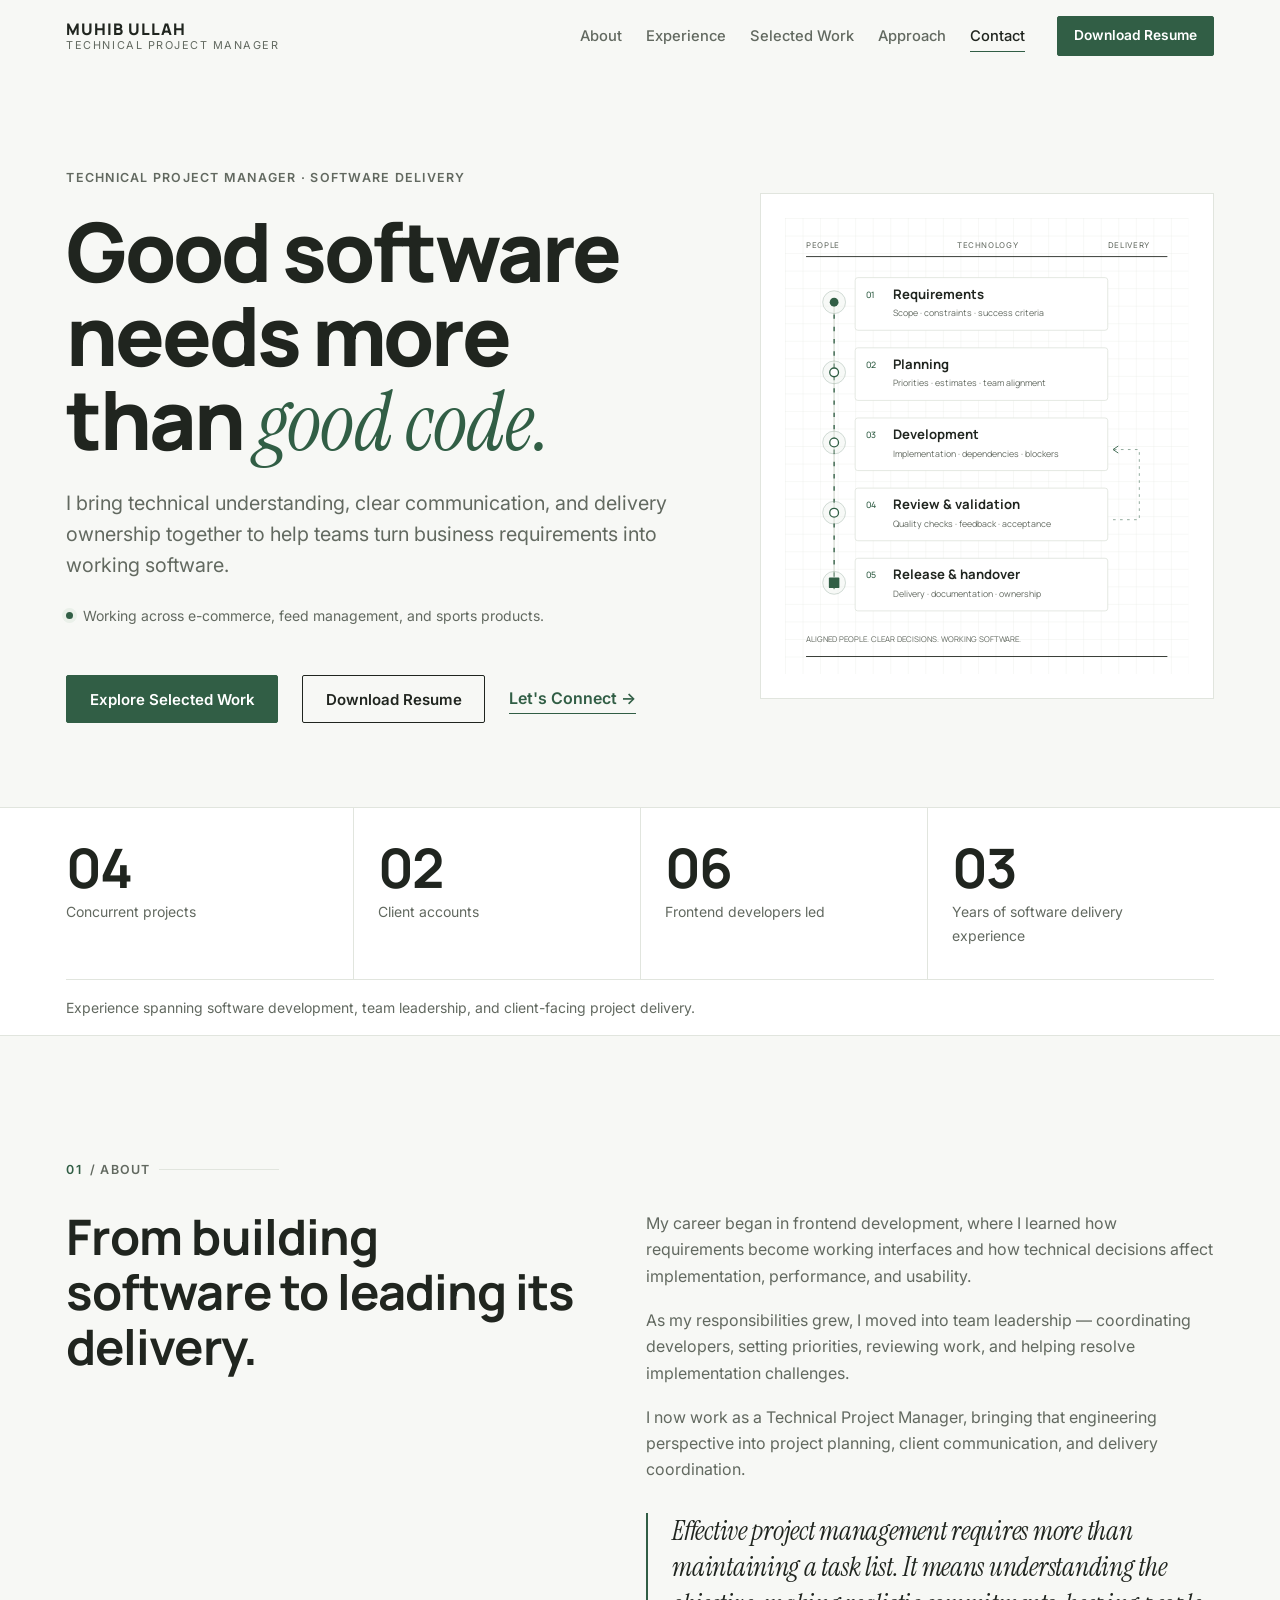
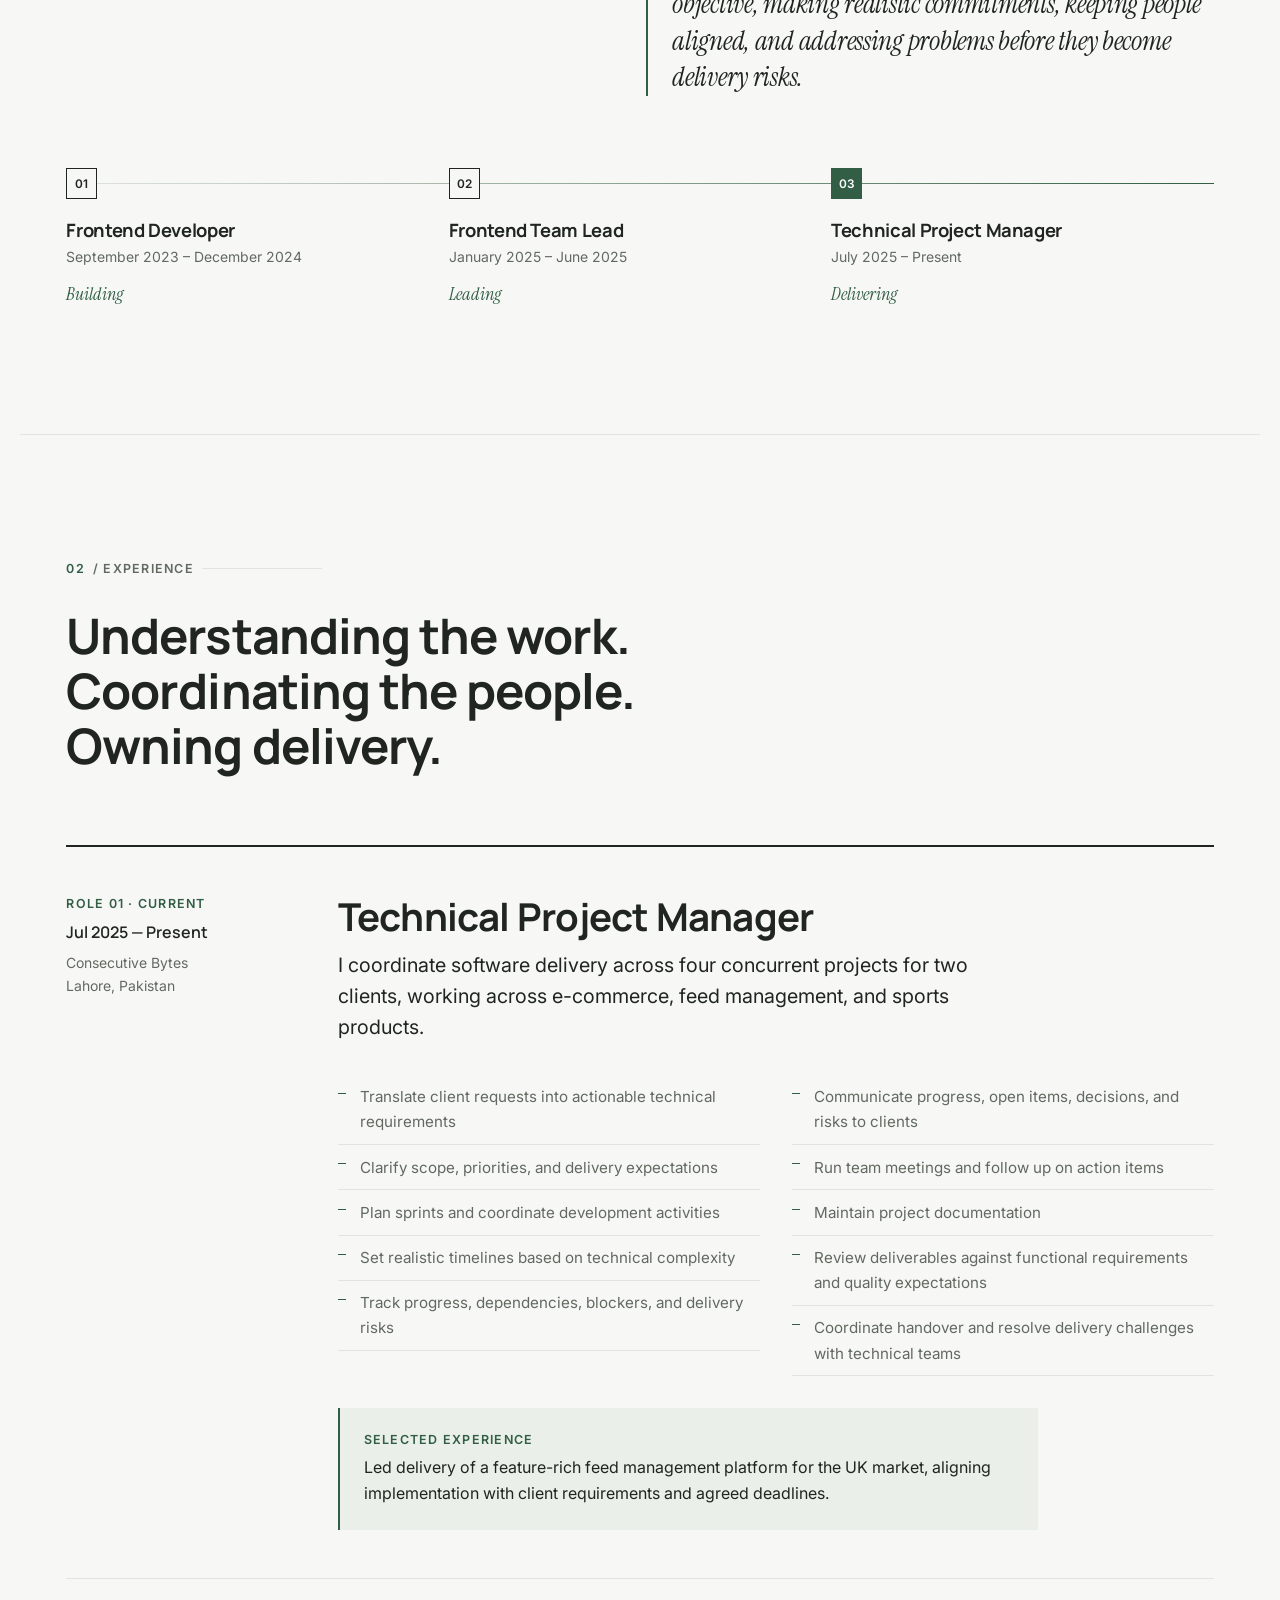
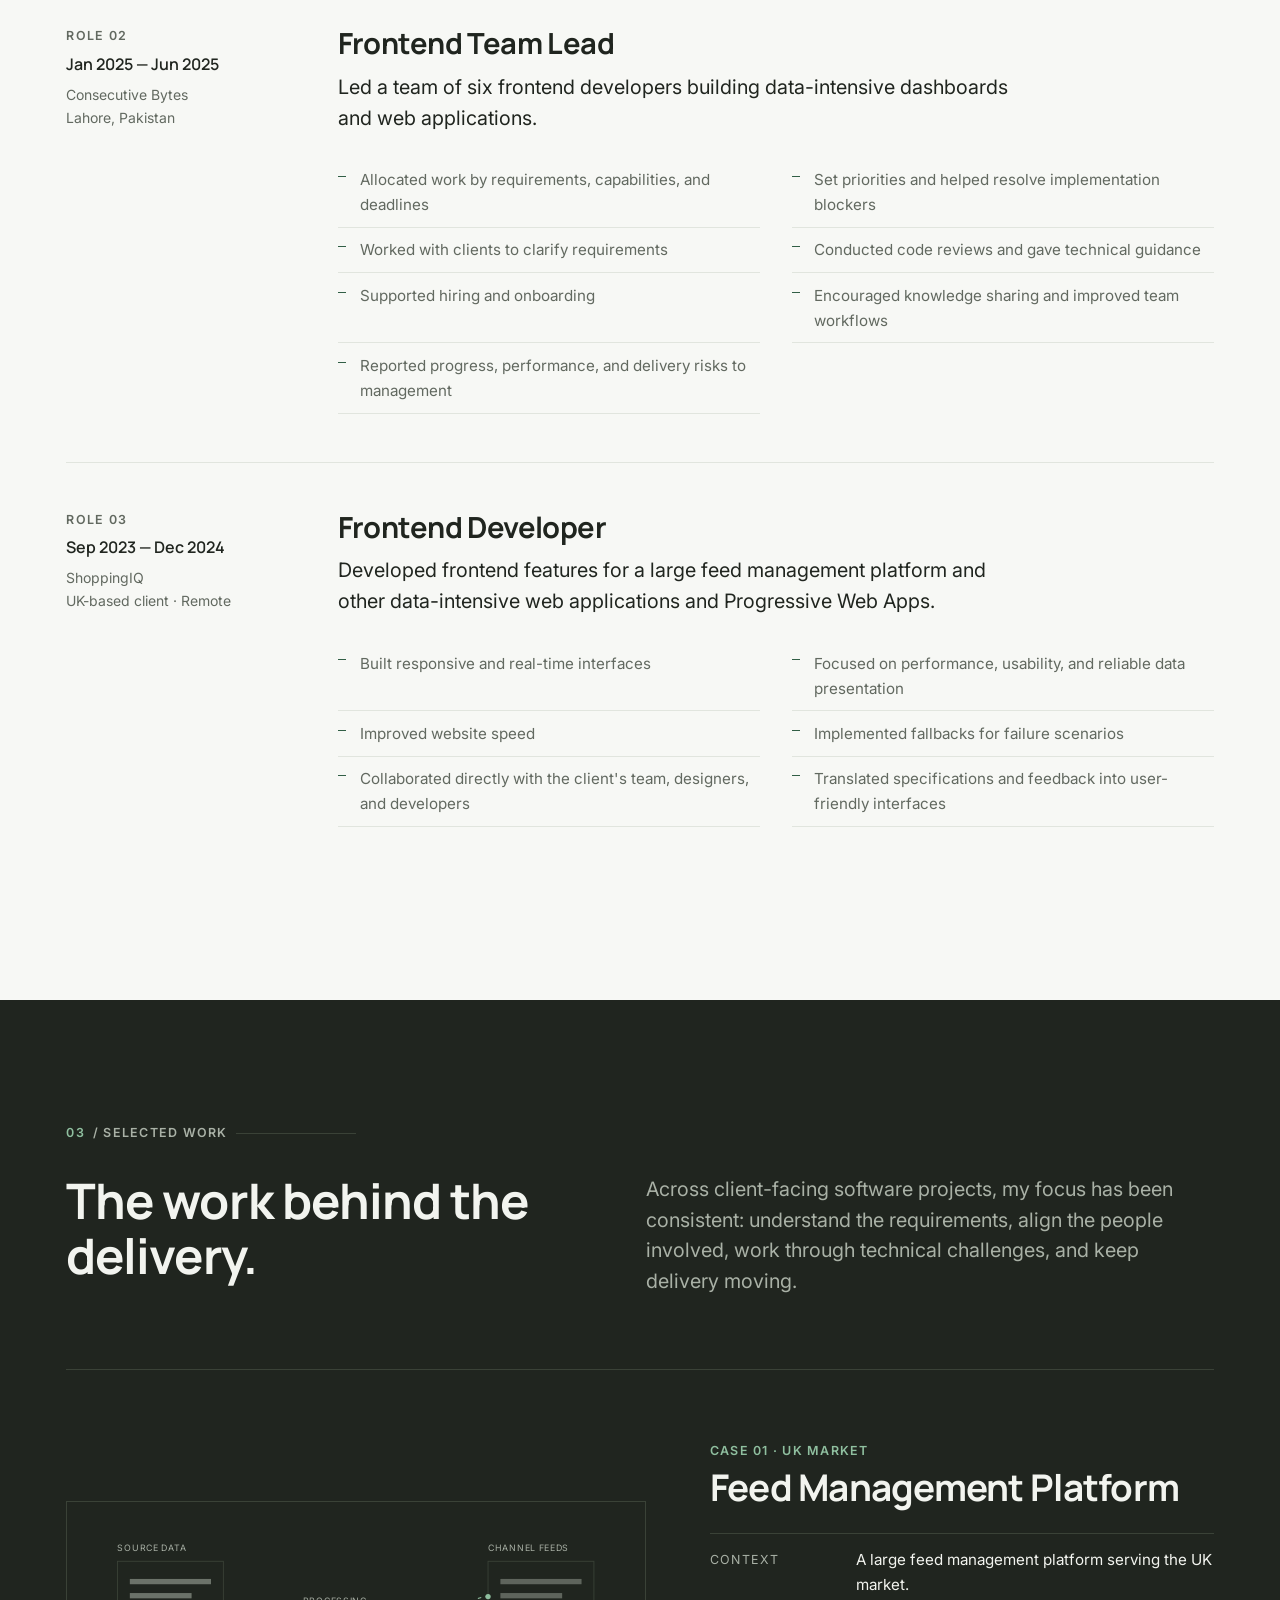
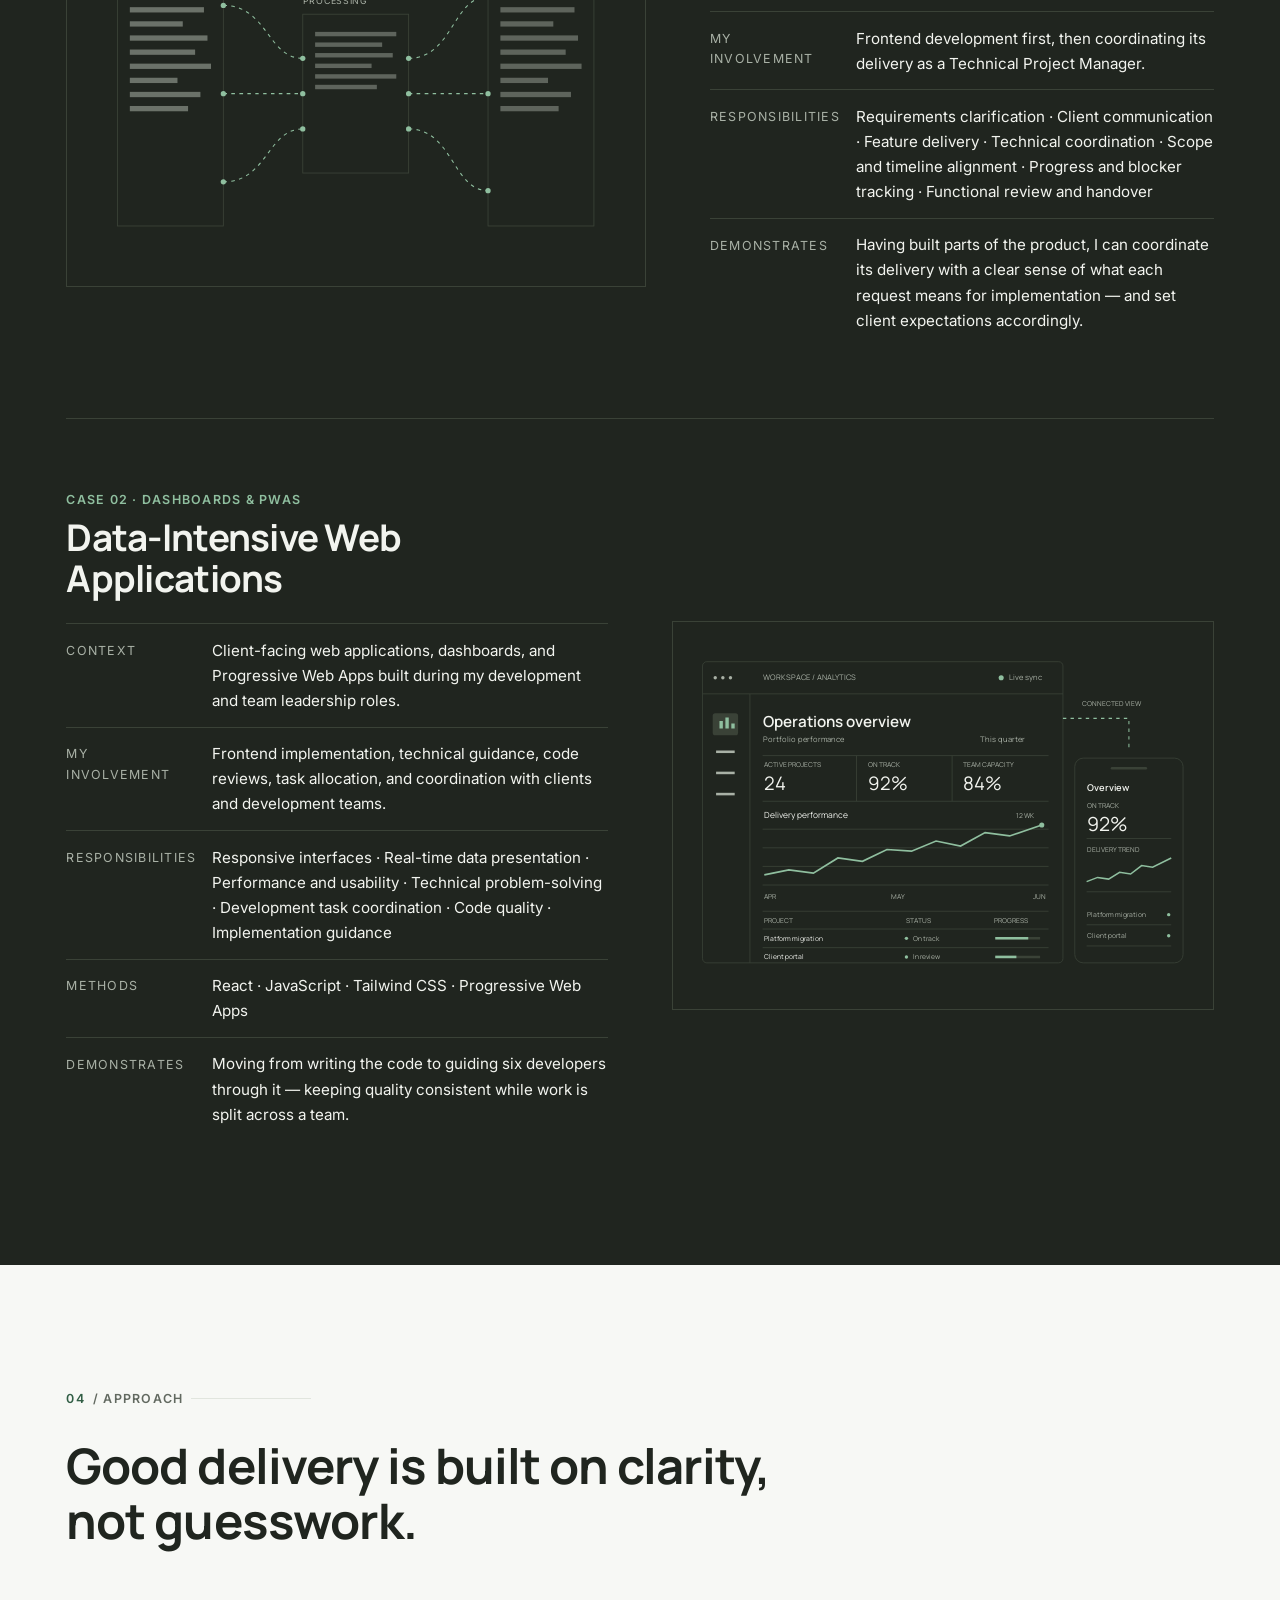
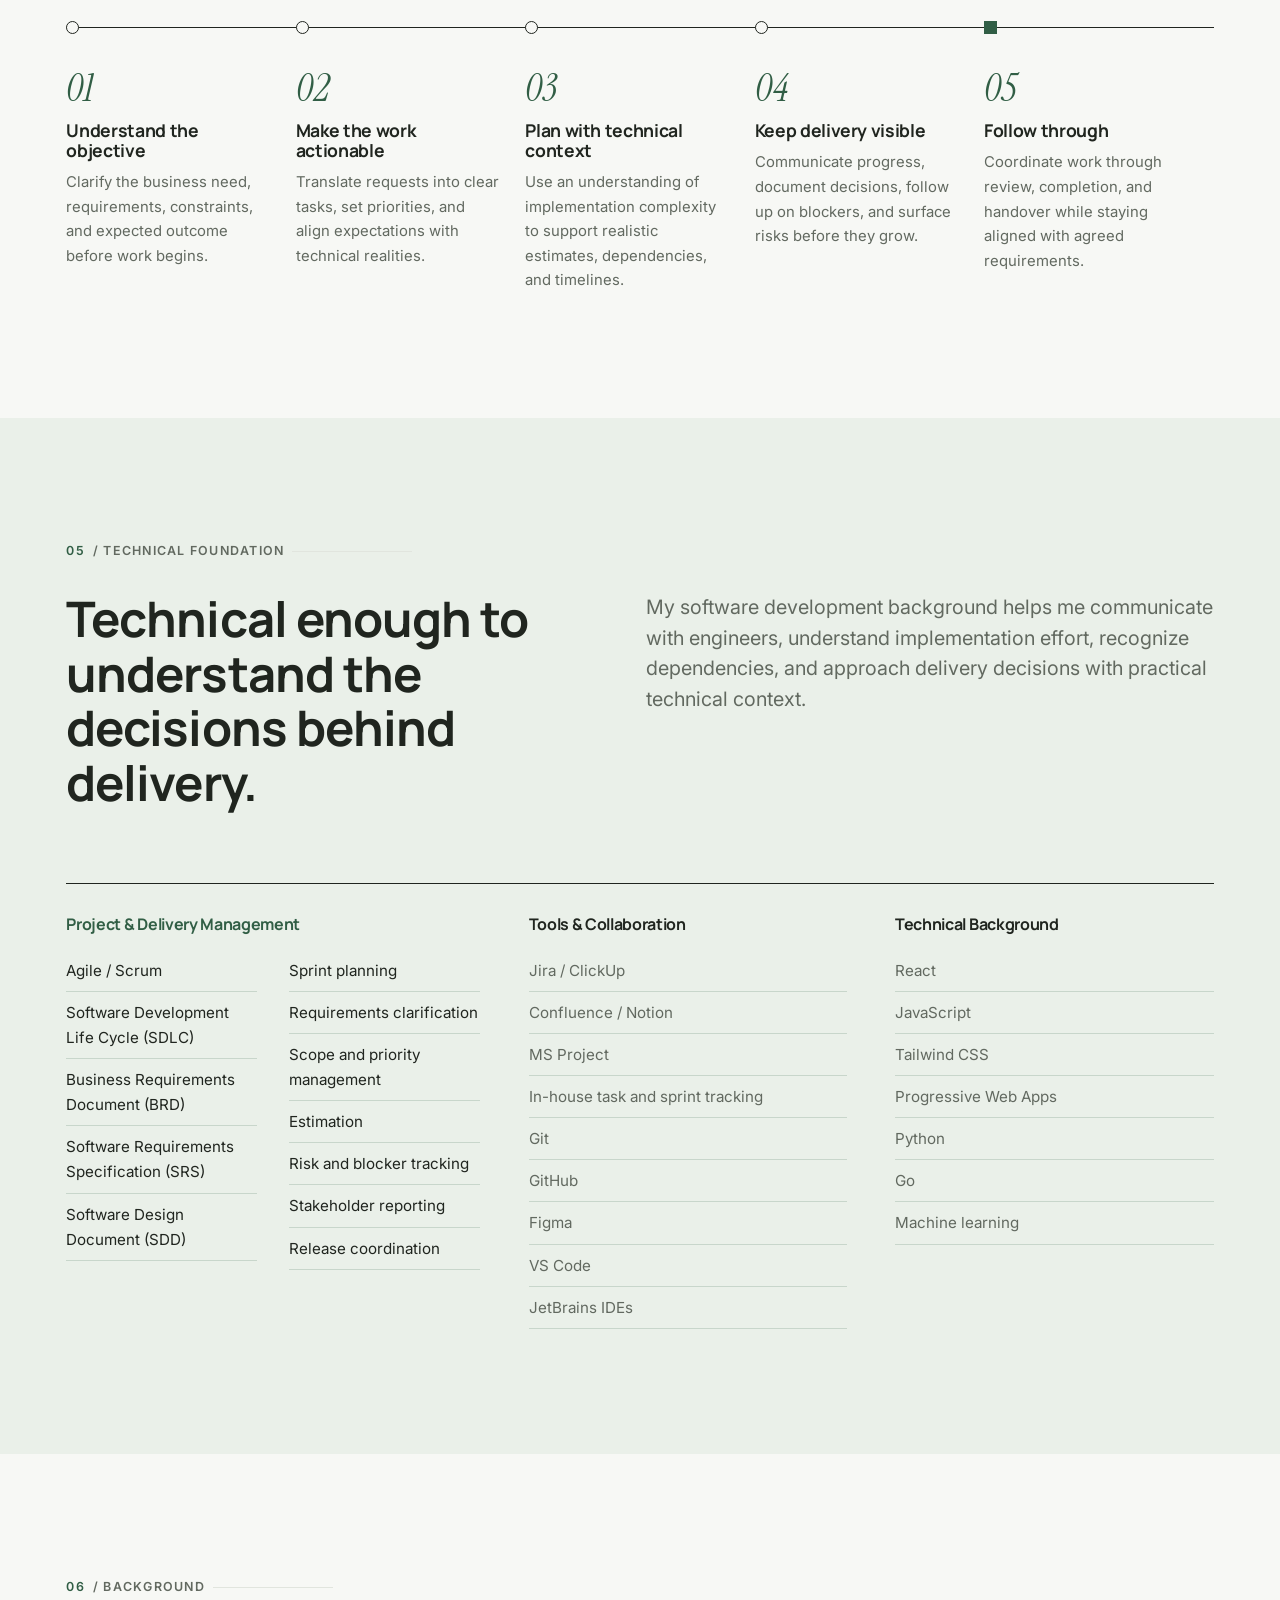
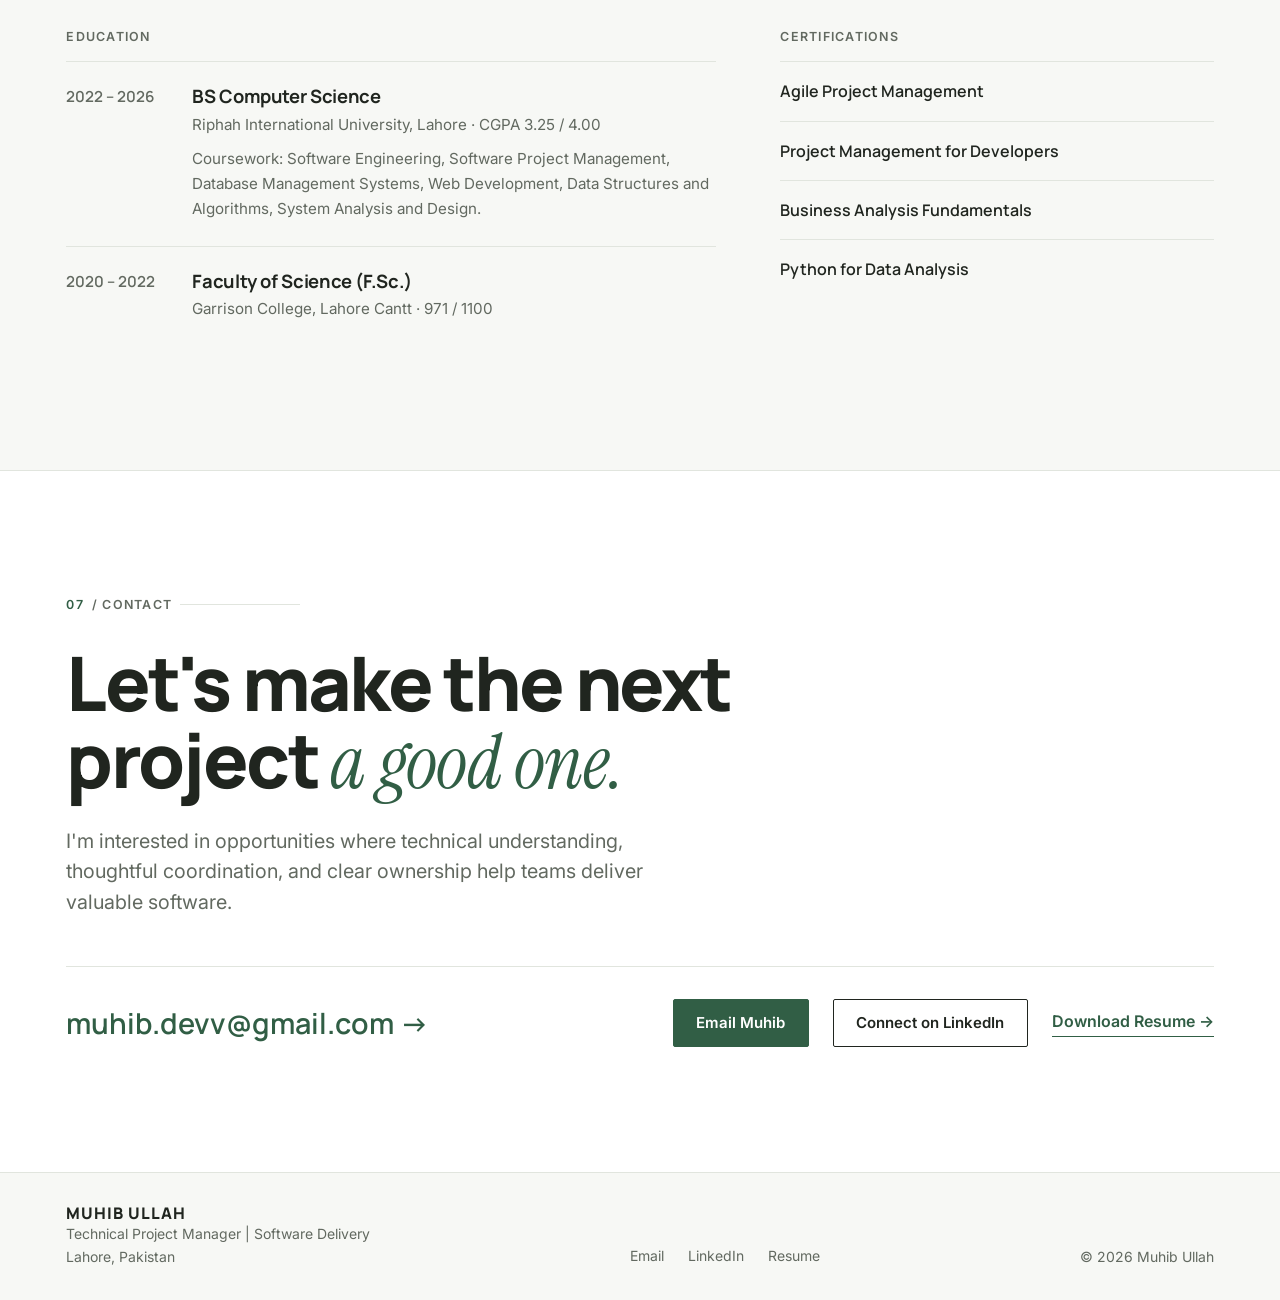
==== commit 35d1d884: "Update skills and tools in index.html" ====
--- a/muhib-ullah-portfolio_v2/index.html
+++ b/muhib-ullah-portfolio_v2/index.html
@@ -460,11 +460,11 @@
       <div class="skills">
         <div class="skills__group skills__group--main">
           <h3>Project &amp; Delivery Management</h3>
-          <ul><li>Agile / Scrum</li><li>Software Development Life Cycle (SDLC)</li><li>Sprint planning</li><li>Requirements clarification</li><li>Scope and priority management</li><li>Estimation</li><li>Risk and blocker tracking</li><li>Stakeholder reporting</li><li>Release coordination</li></ul>
+          <ul><li>Agile / Scrum</li><li>Software Development Life Cycle (SDLC)</li><li>Business Requirements Document (BRD)</li><li>Software Requirements Specification (SRS)</li><li>Software Design Document (SDD)</li><li>Sprint planning</li><li>Requirements clarification</li><li>Scope and priority management</li><li>Estimation</li><li>Risk and blocker tracking</li><li>Stakeholder reporting</li><li>Release coordination</li></ul>
         </div>
         <div class="skills__group">
           <h3>Tools &amp; Collaboration</h3>
-          <ul><li>Jira / ClickUp</li><li>MS Project</li><li>In-house task and sprint tracking</li><li>Git</li><li>GitHub</li><li>Figma</li><li>VS Code</li><li>JetBrains IDEs</li></ul>
+          <ul><li>Jira / ClickUp</li><li>Confluence / Notion</li><li>MS Project</li><li>In-house task and sprint tracking</li><li>Git</li><li>GitHub</li><li>Figma</li><li>VS Code</li><li>JetBrains IDEs</li></ul>
         </div>
         <div class="skills__group">
           <h3>Technical Background</h3>
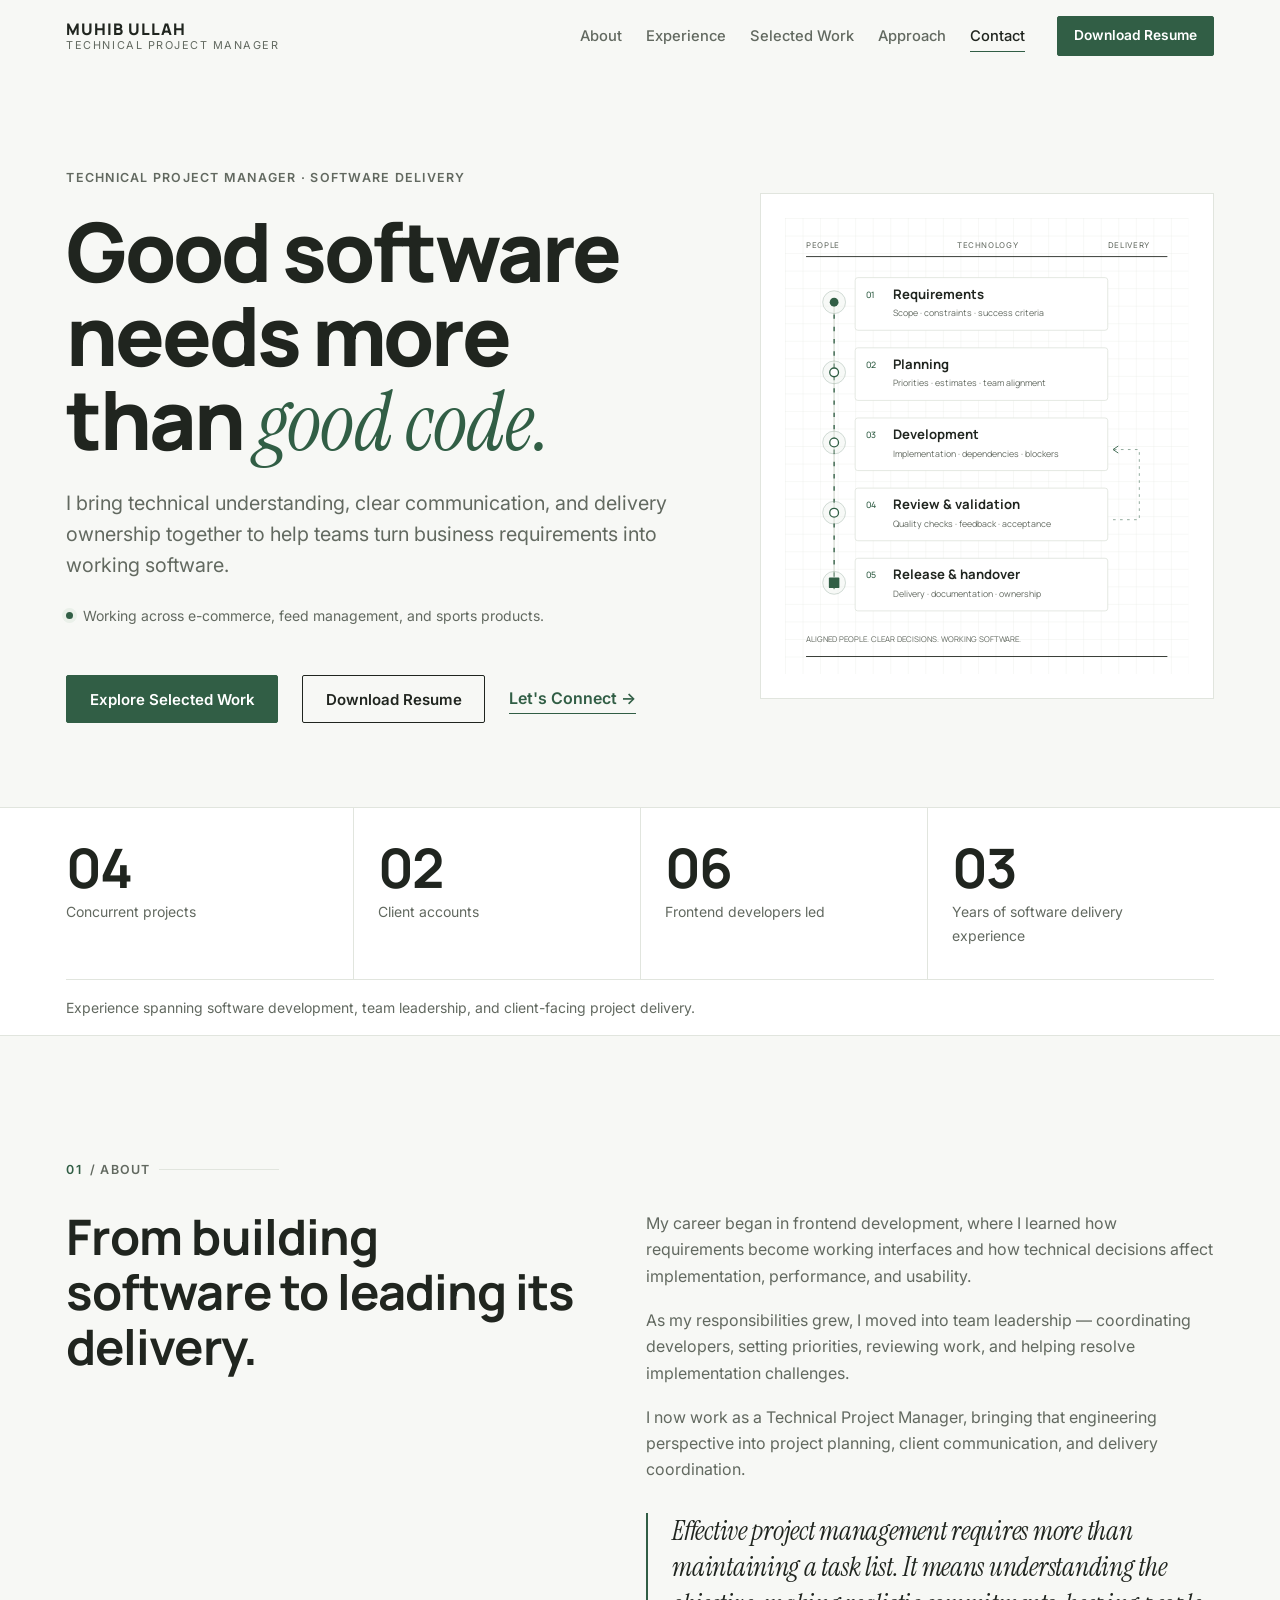
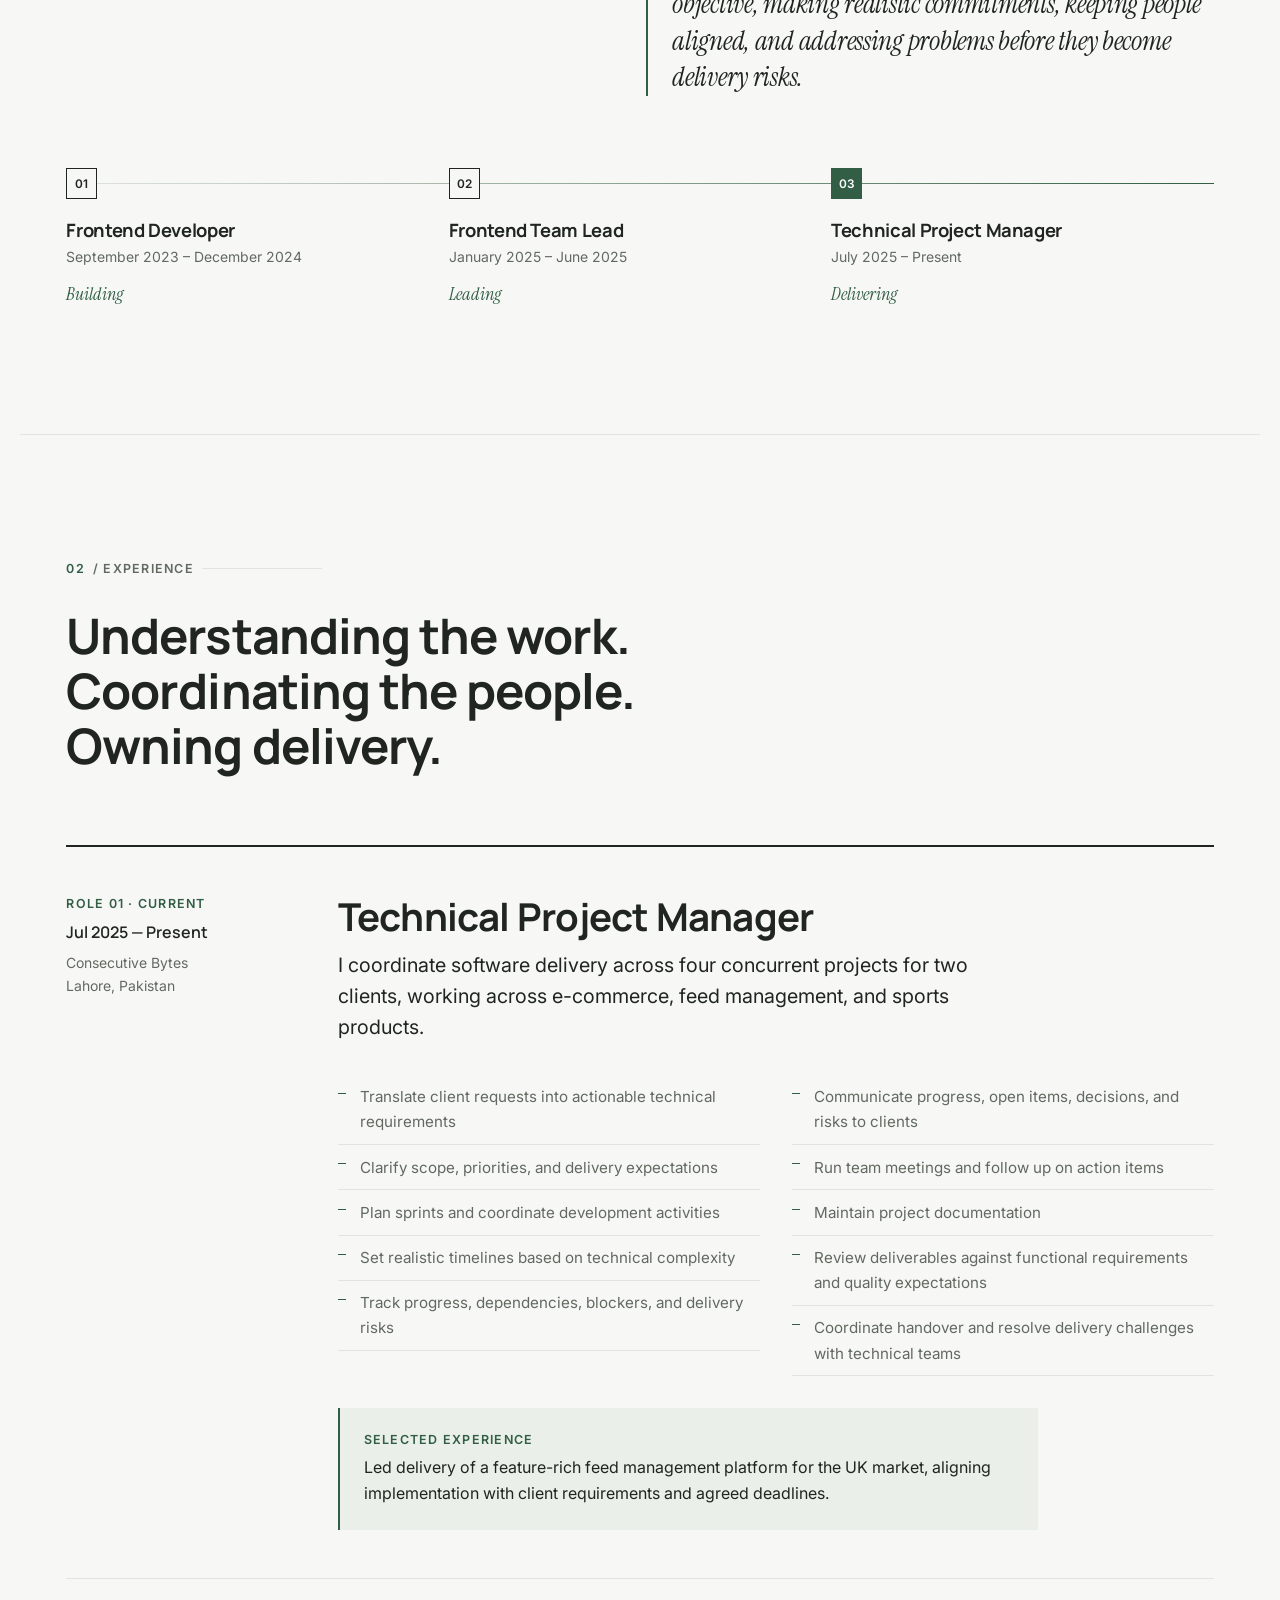
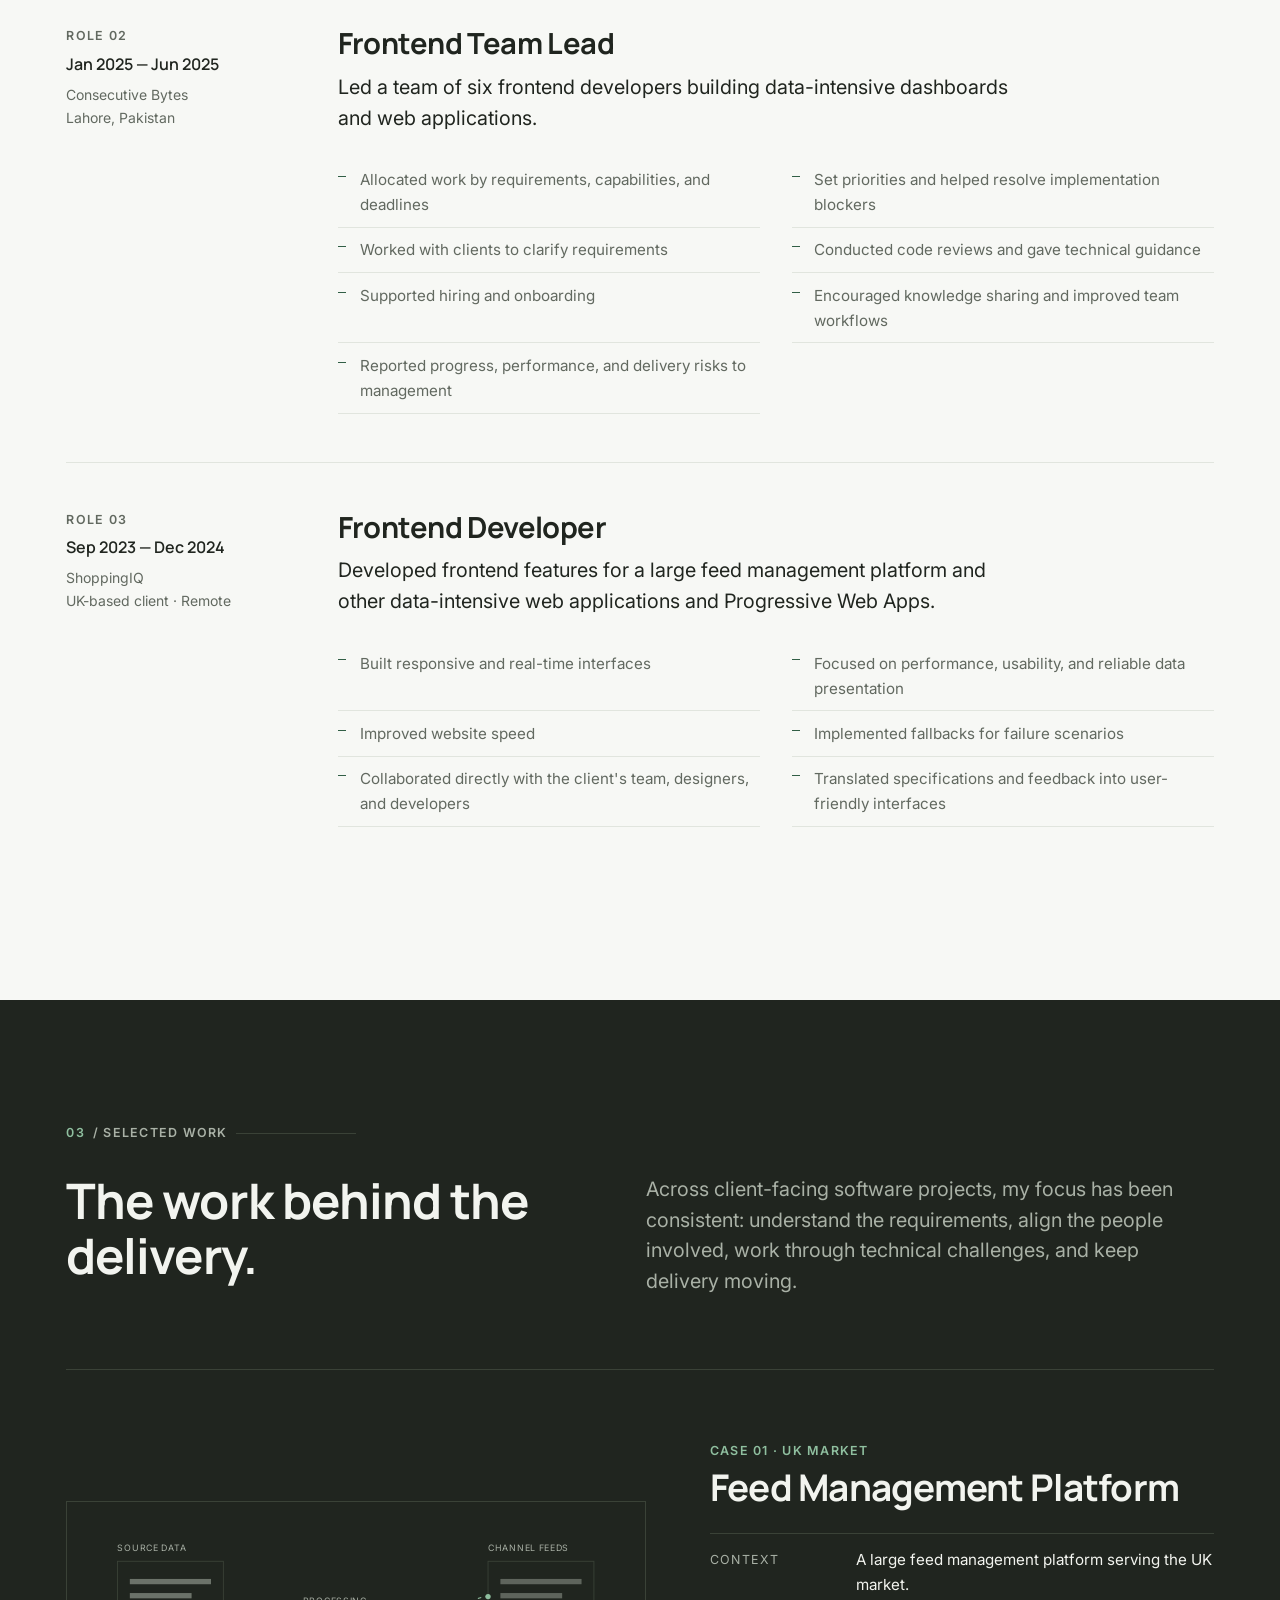
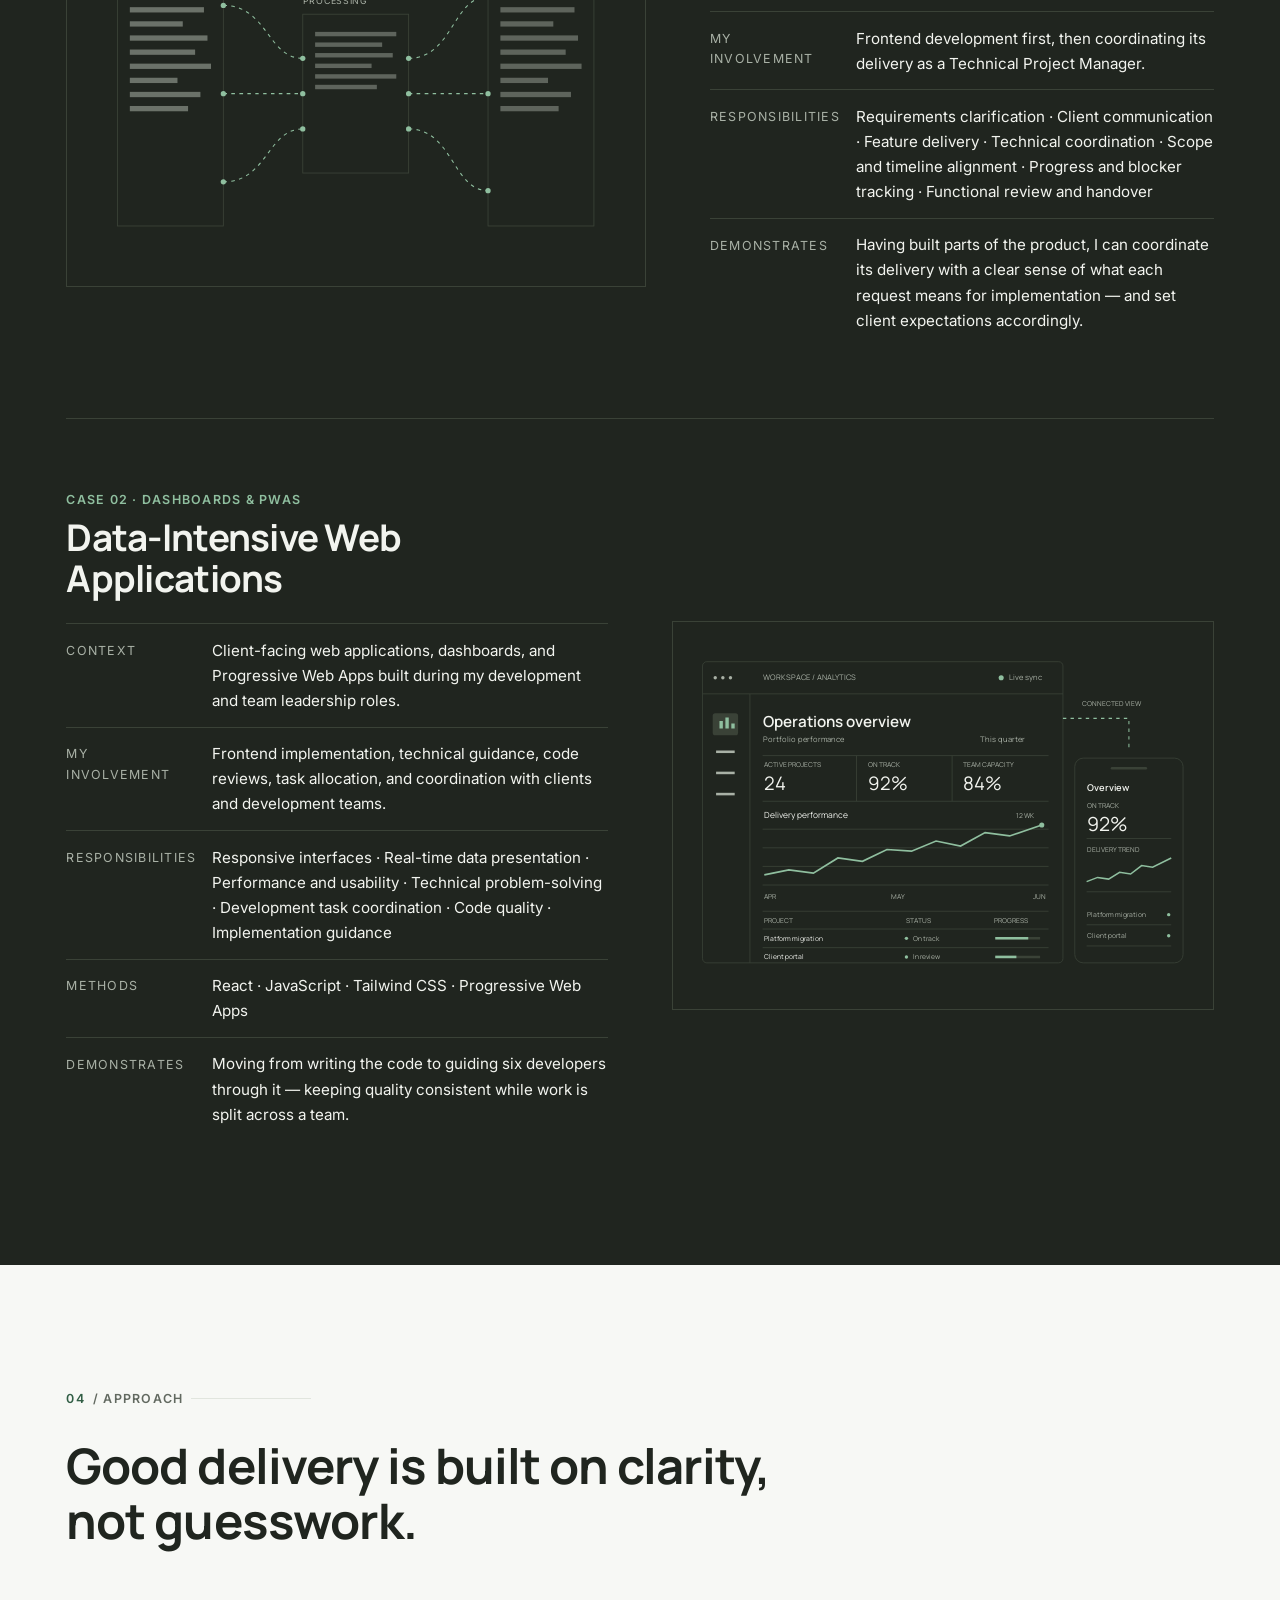
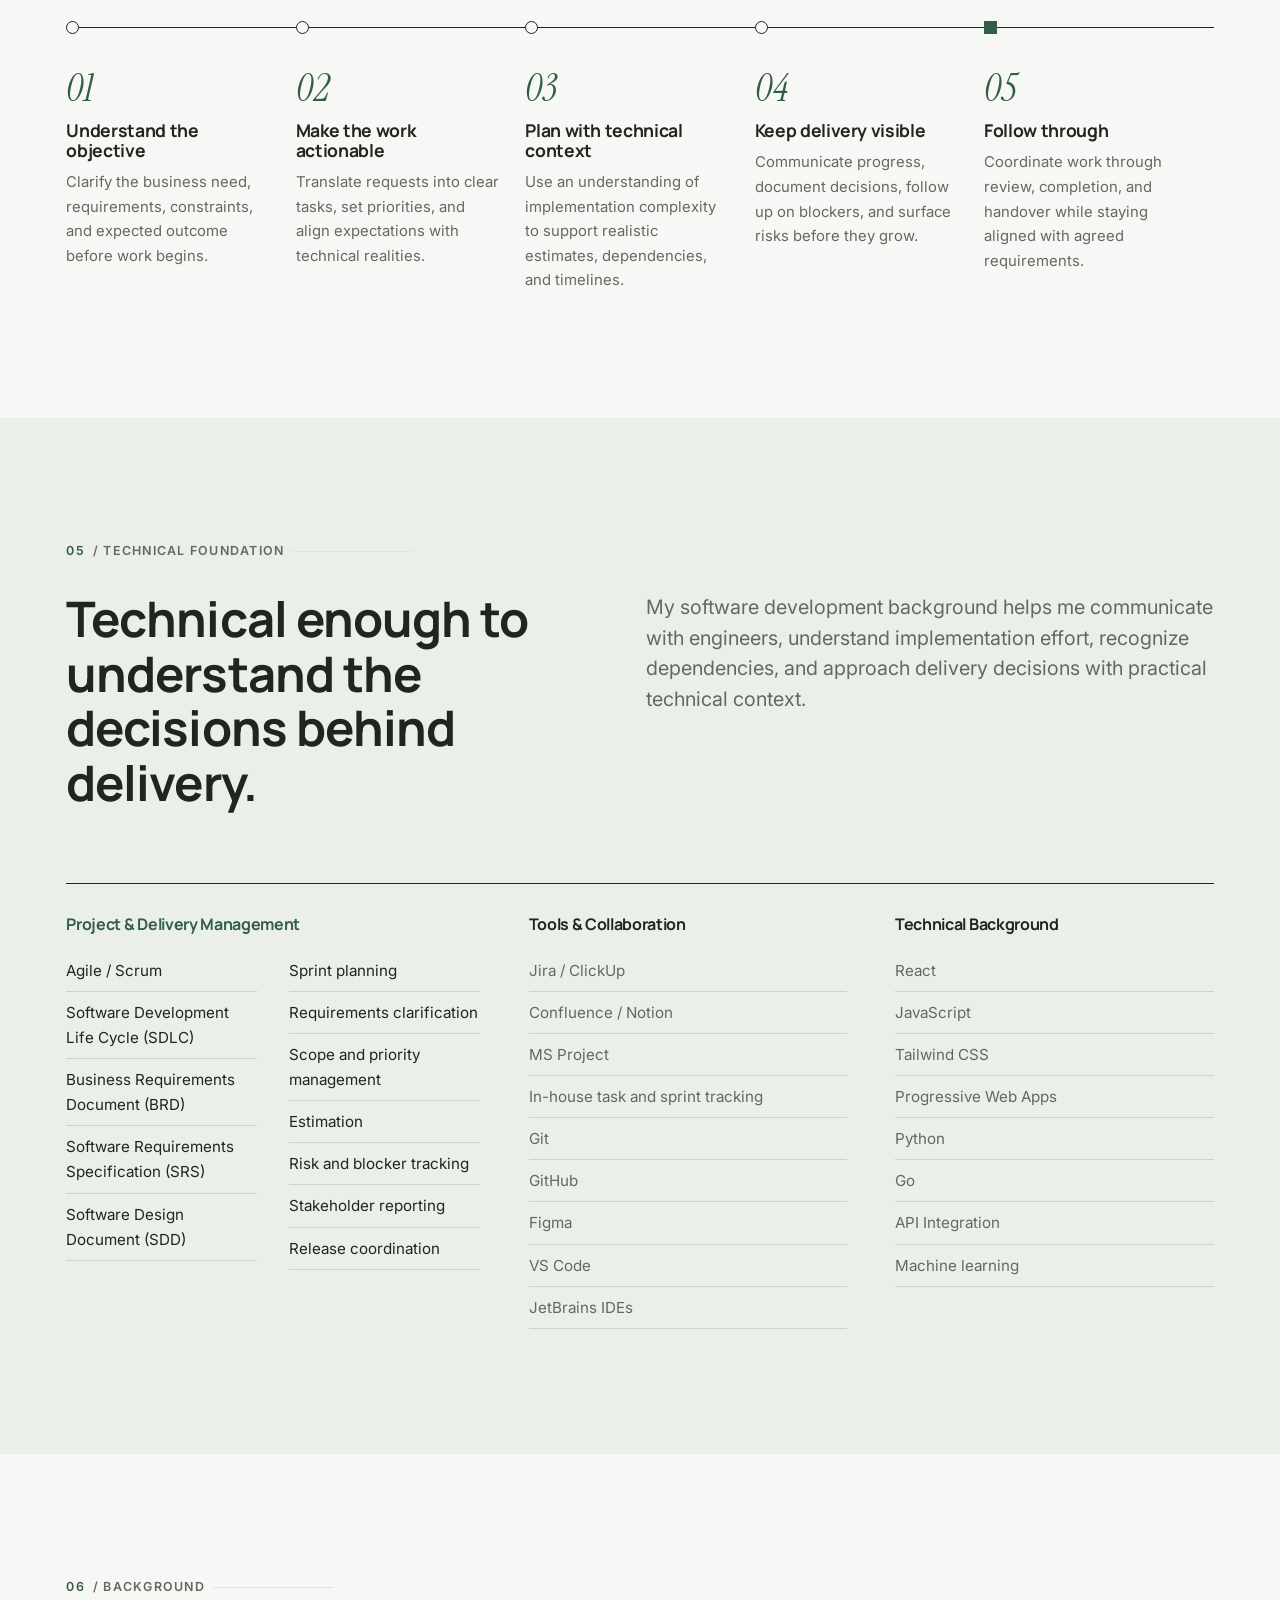
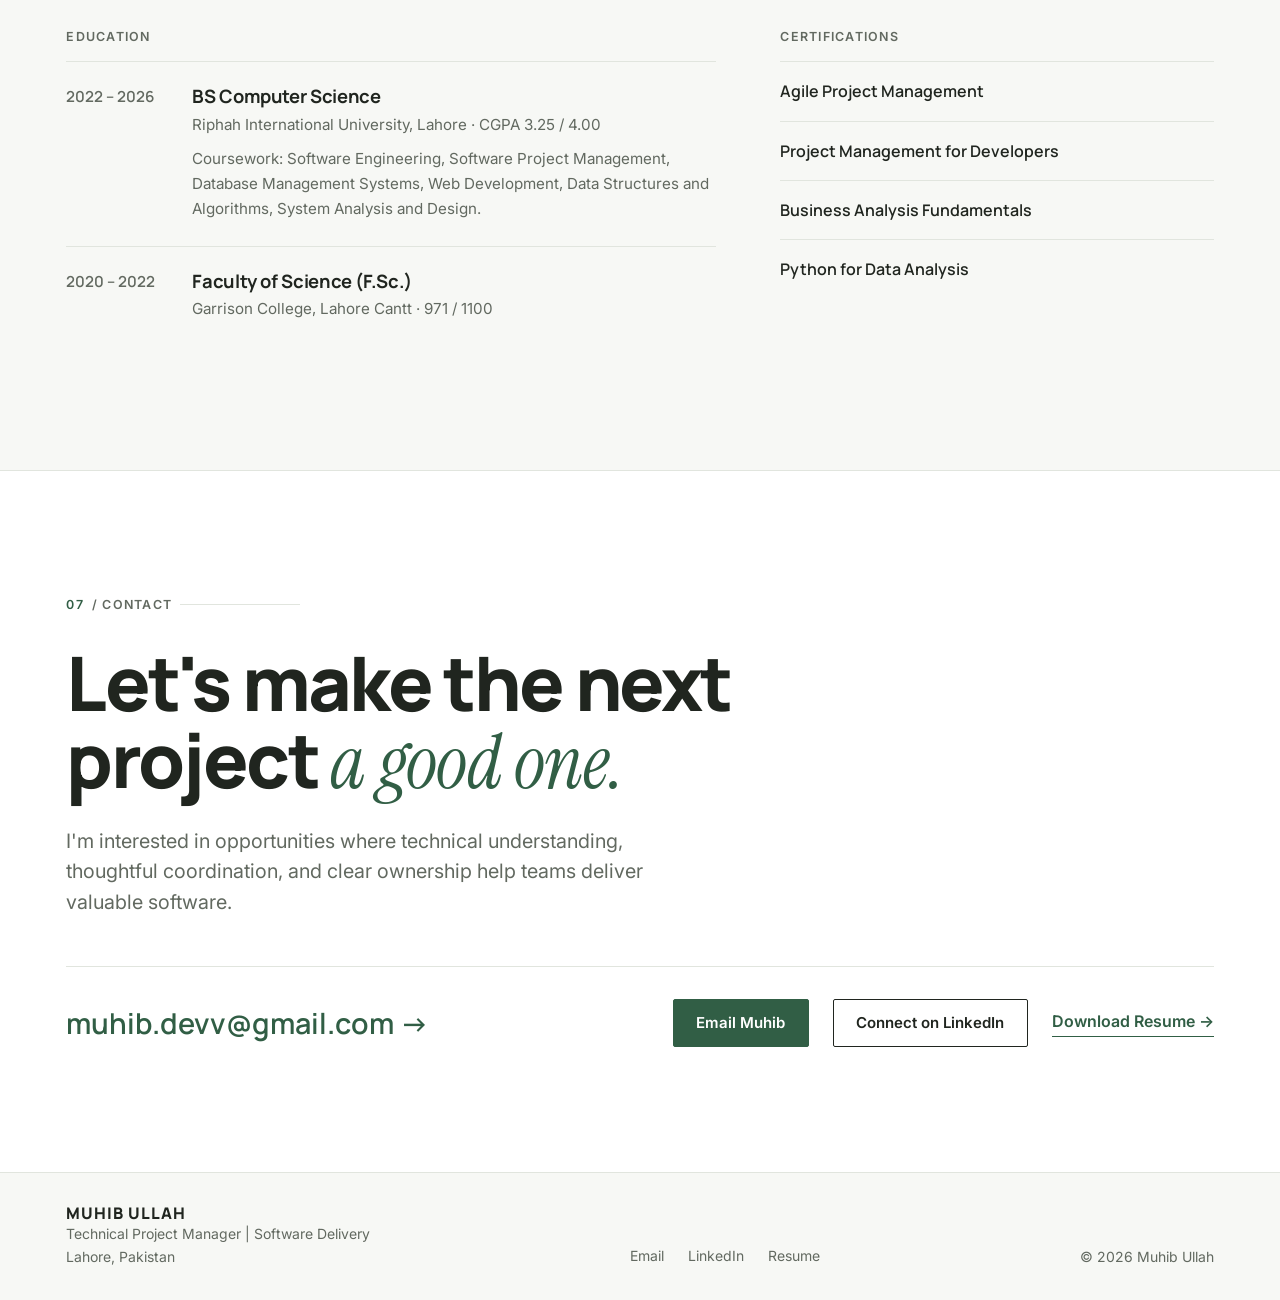
==== commit 65af1acf: "Add 'API Integration' to technical skills list" ====
--- a/muhib-ullah-portfolio_v2/index.html
+++ b/muhib-ullah-portfolio_v2/index.html
@@ -468,7 +468,7 @@
         </div>
         <div class="skills__group">
           <h3>Technical Background</h3>
-          <ul><li>React</li><li>JavaScript</li><li>Tailwind CSS</li><li>Progressive Web Apps</li><li>Python</li><li>Go</li><li>Machine learning</li></ul>
+          <ul><li>React</li><li>JavaScript</li><li>Tailwind CSS</li><li>Progressive Web Apps</li><li>Python</li><li>Go</li><li>API Integration</li><li>Machine learning</li></ul>
         </div>
       </div>
     </div>
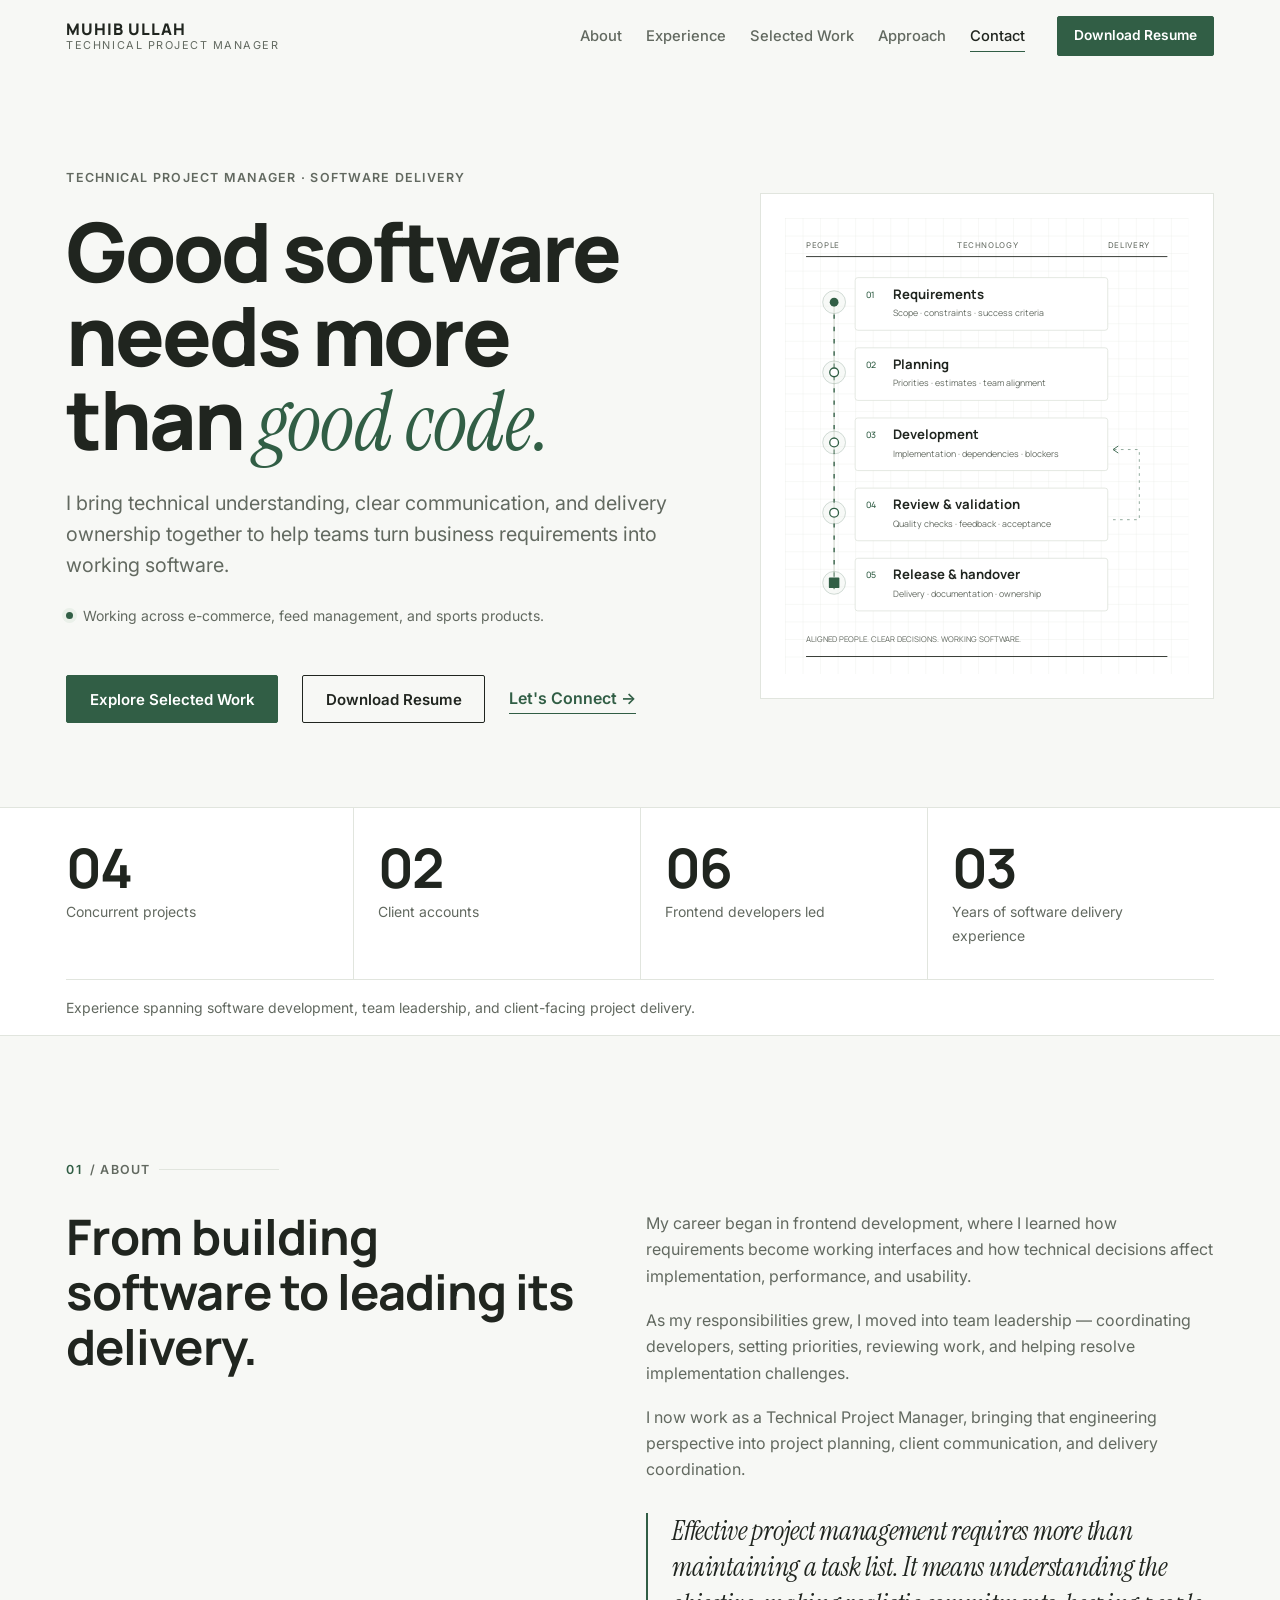
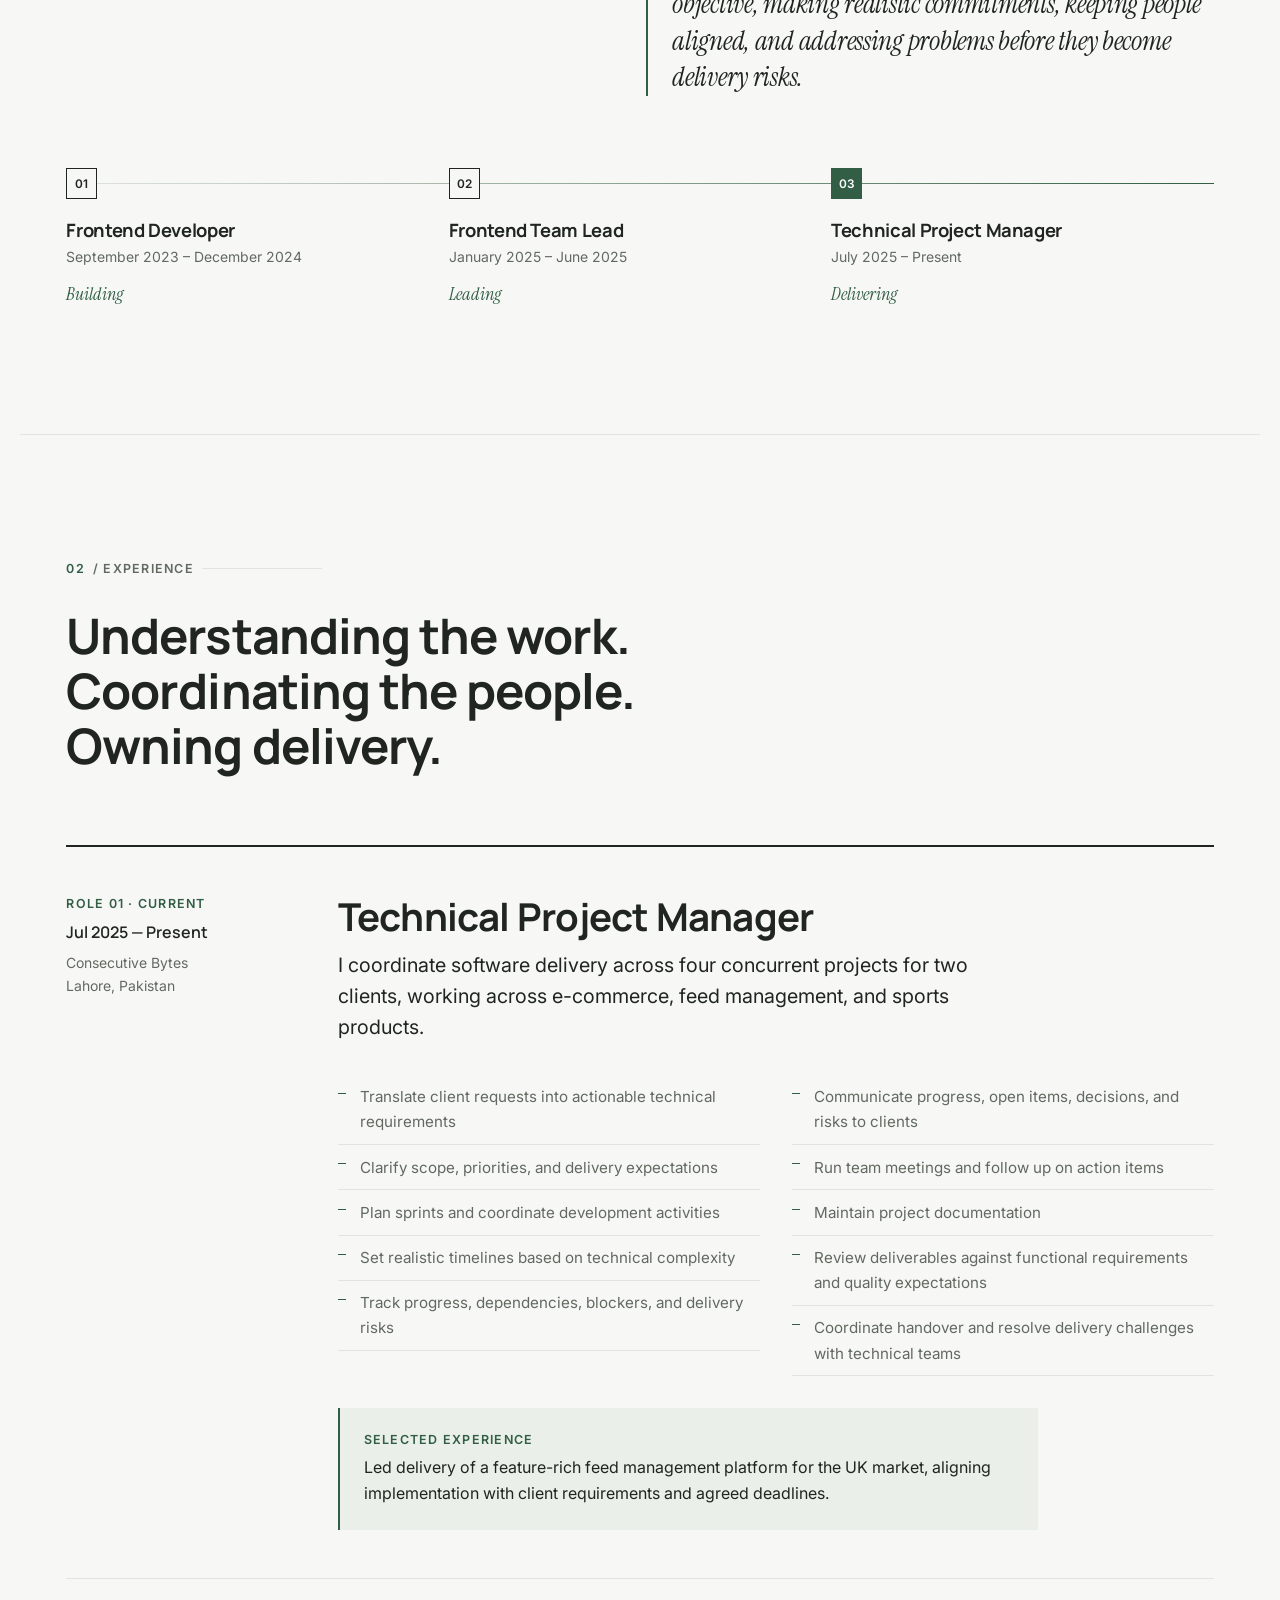
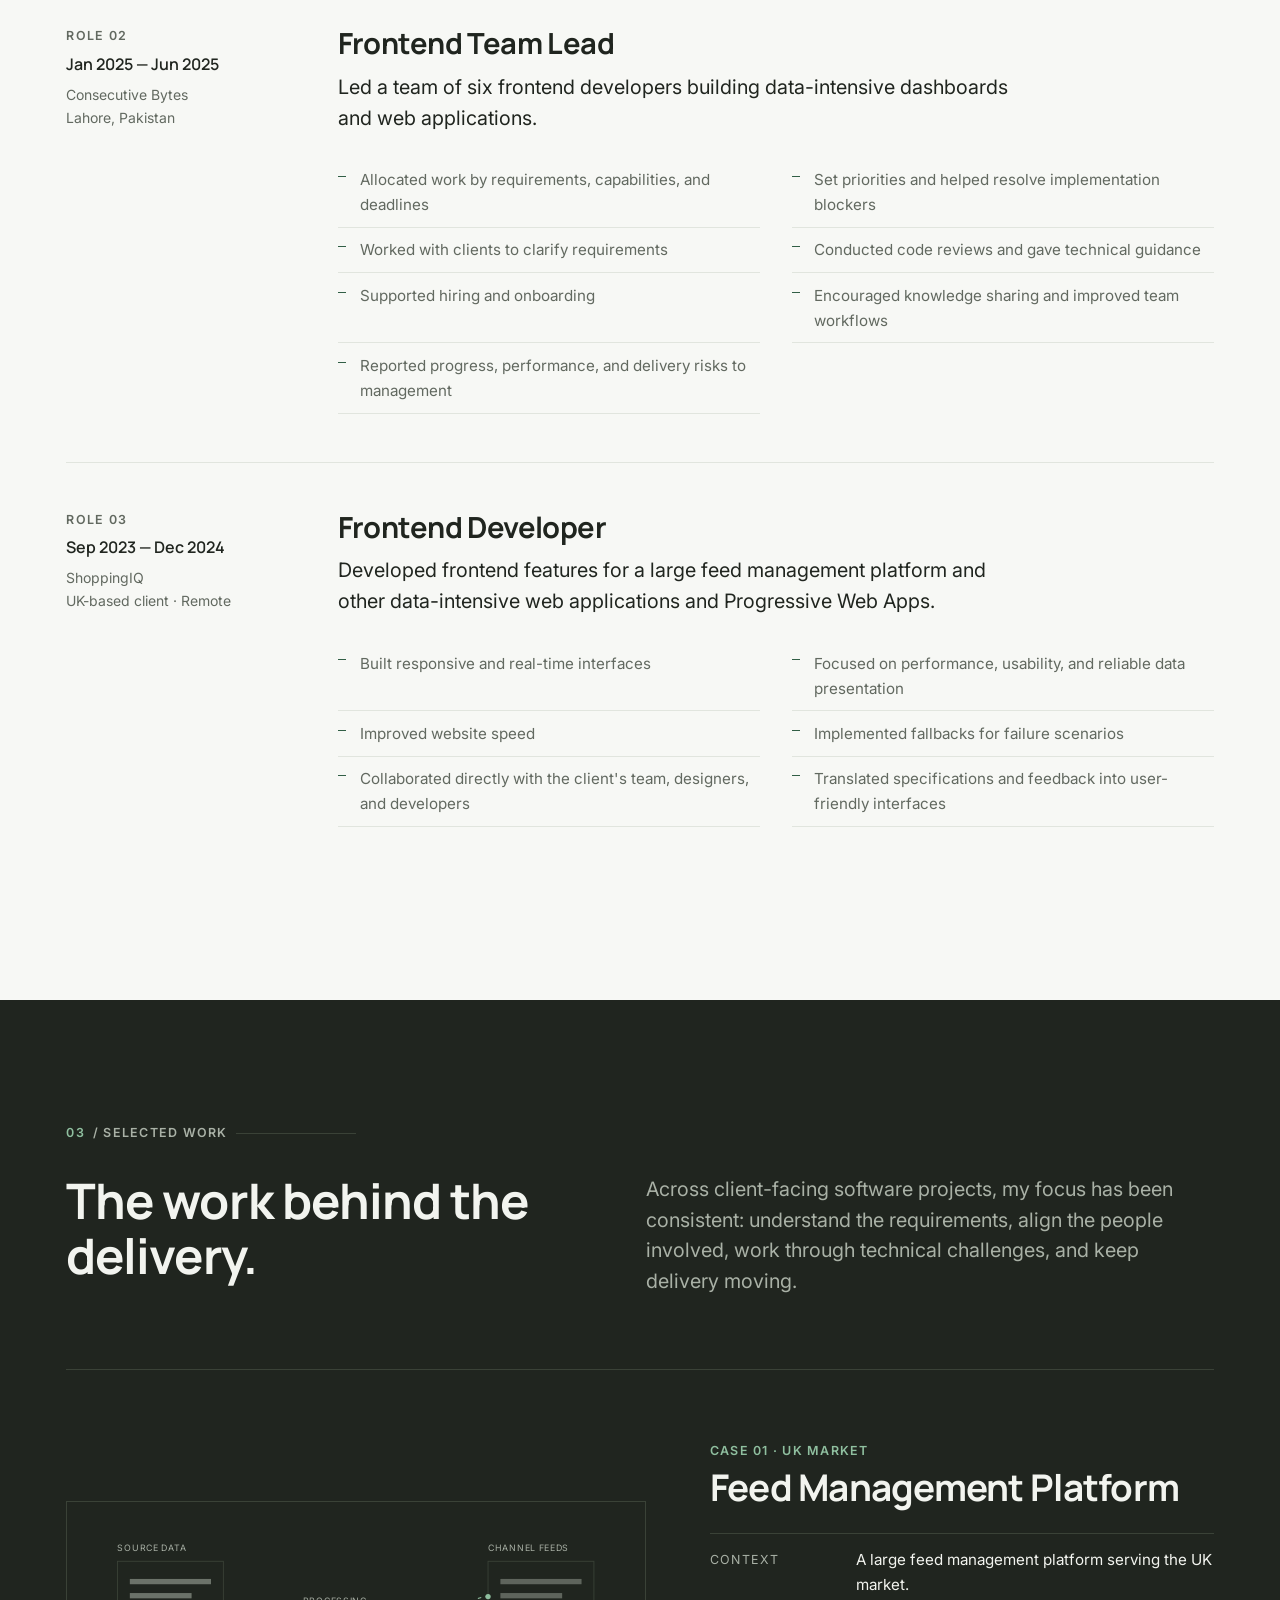
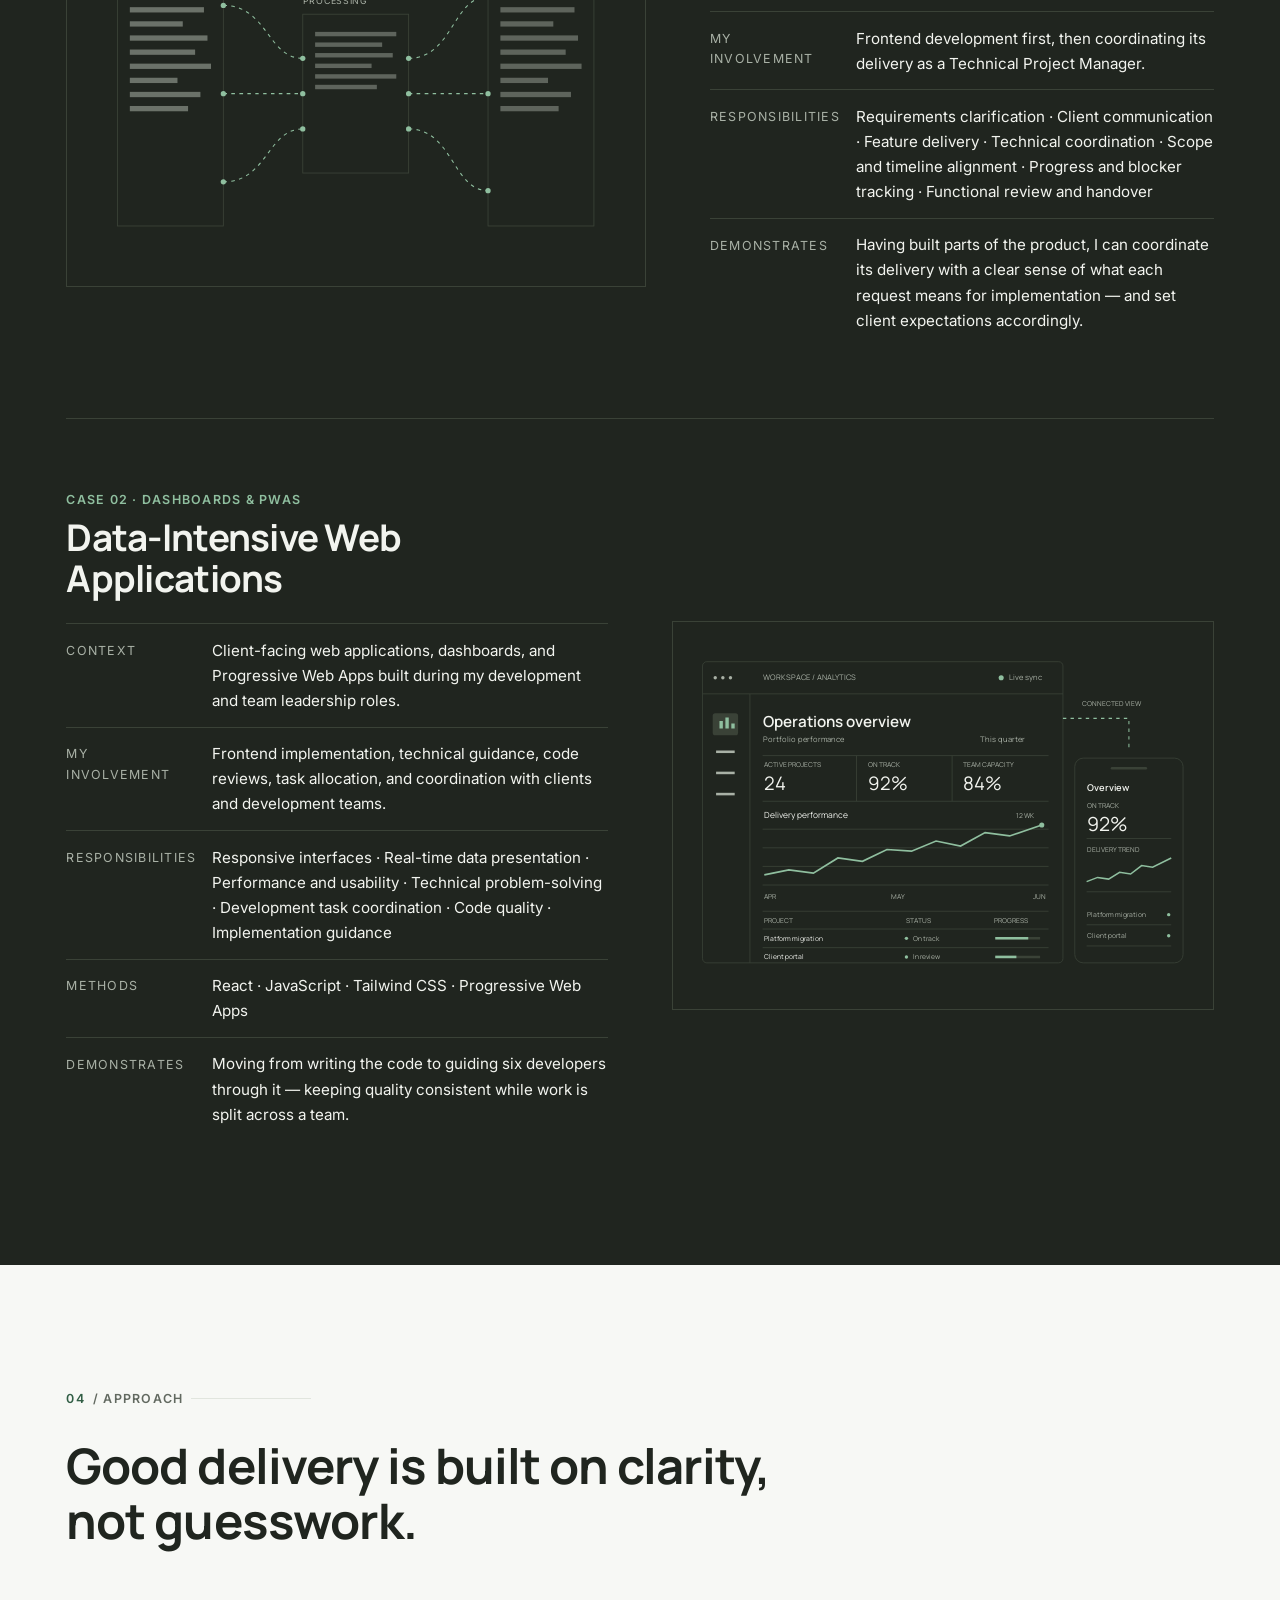
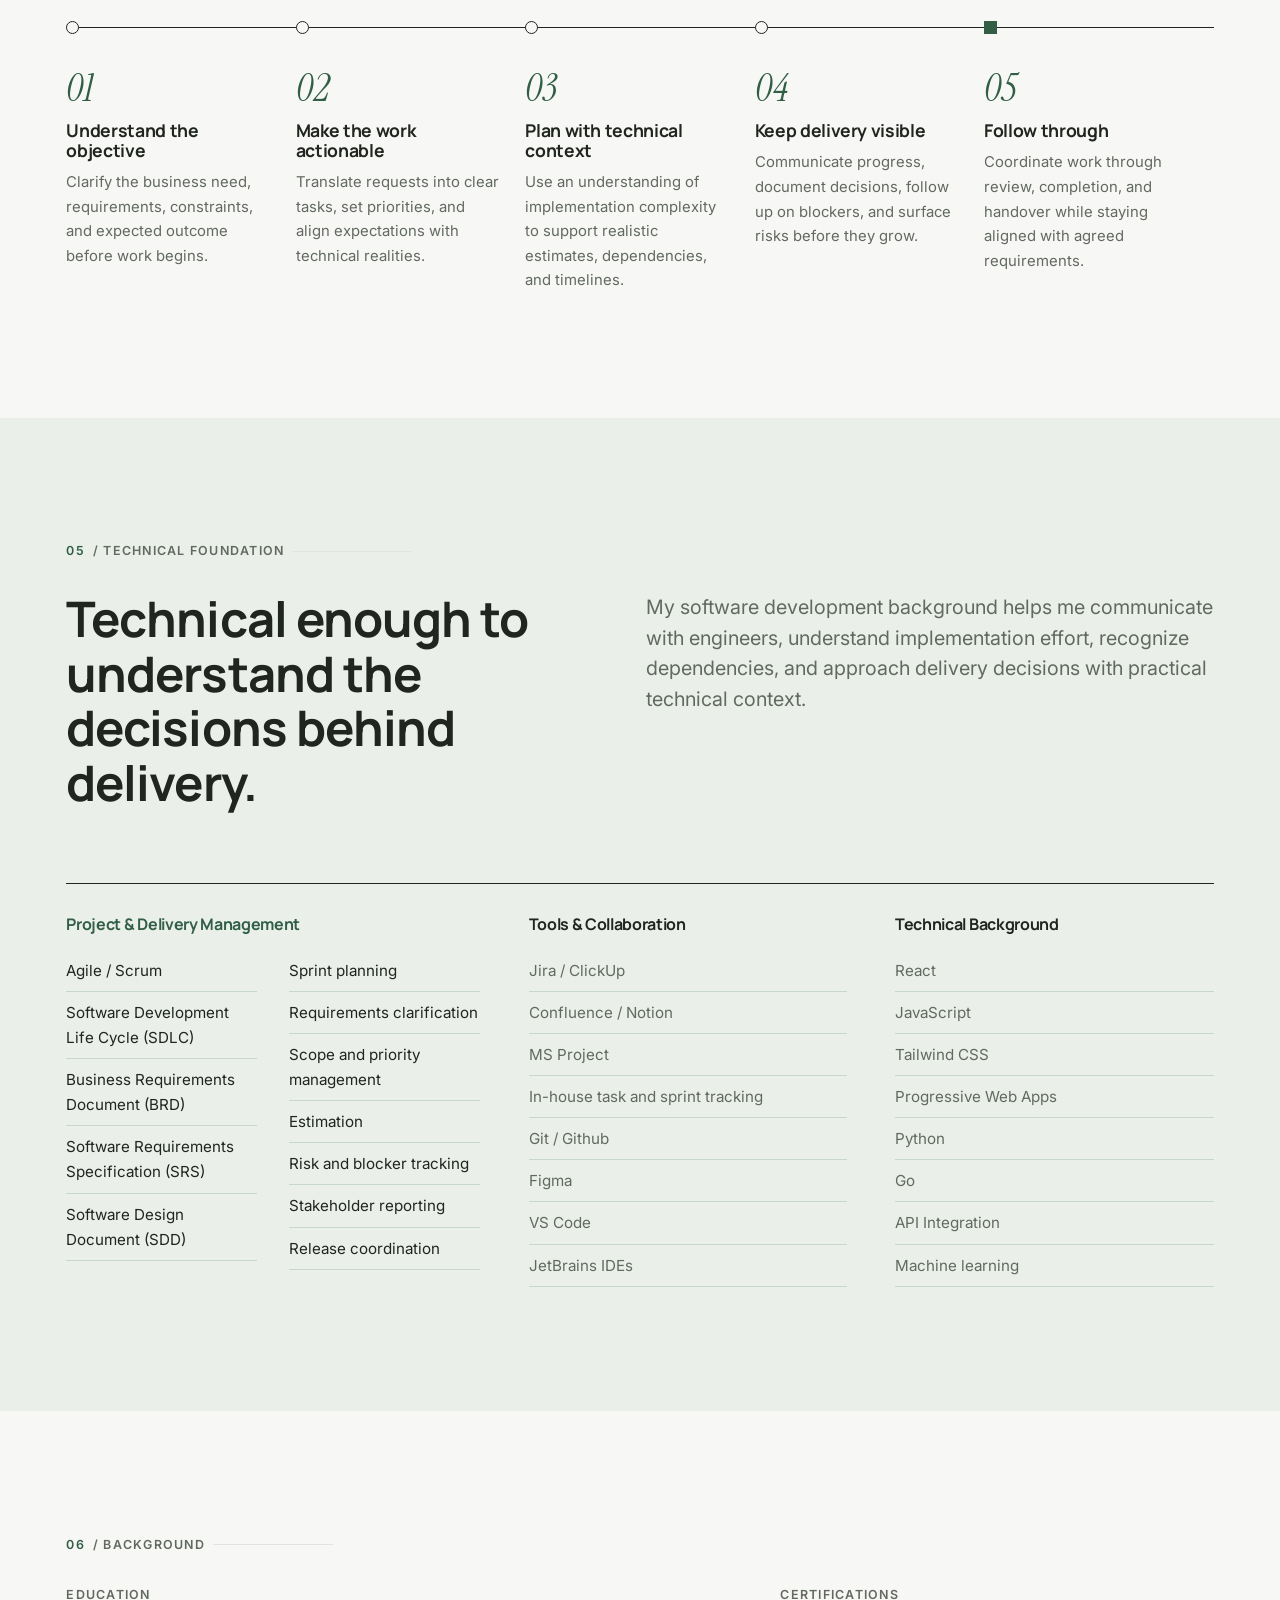
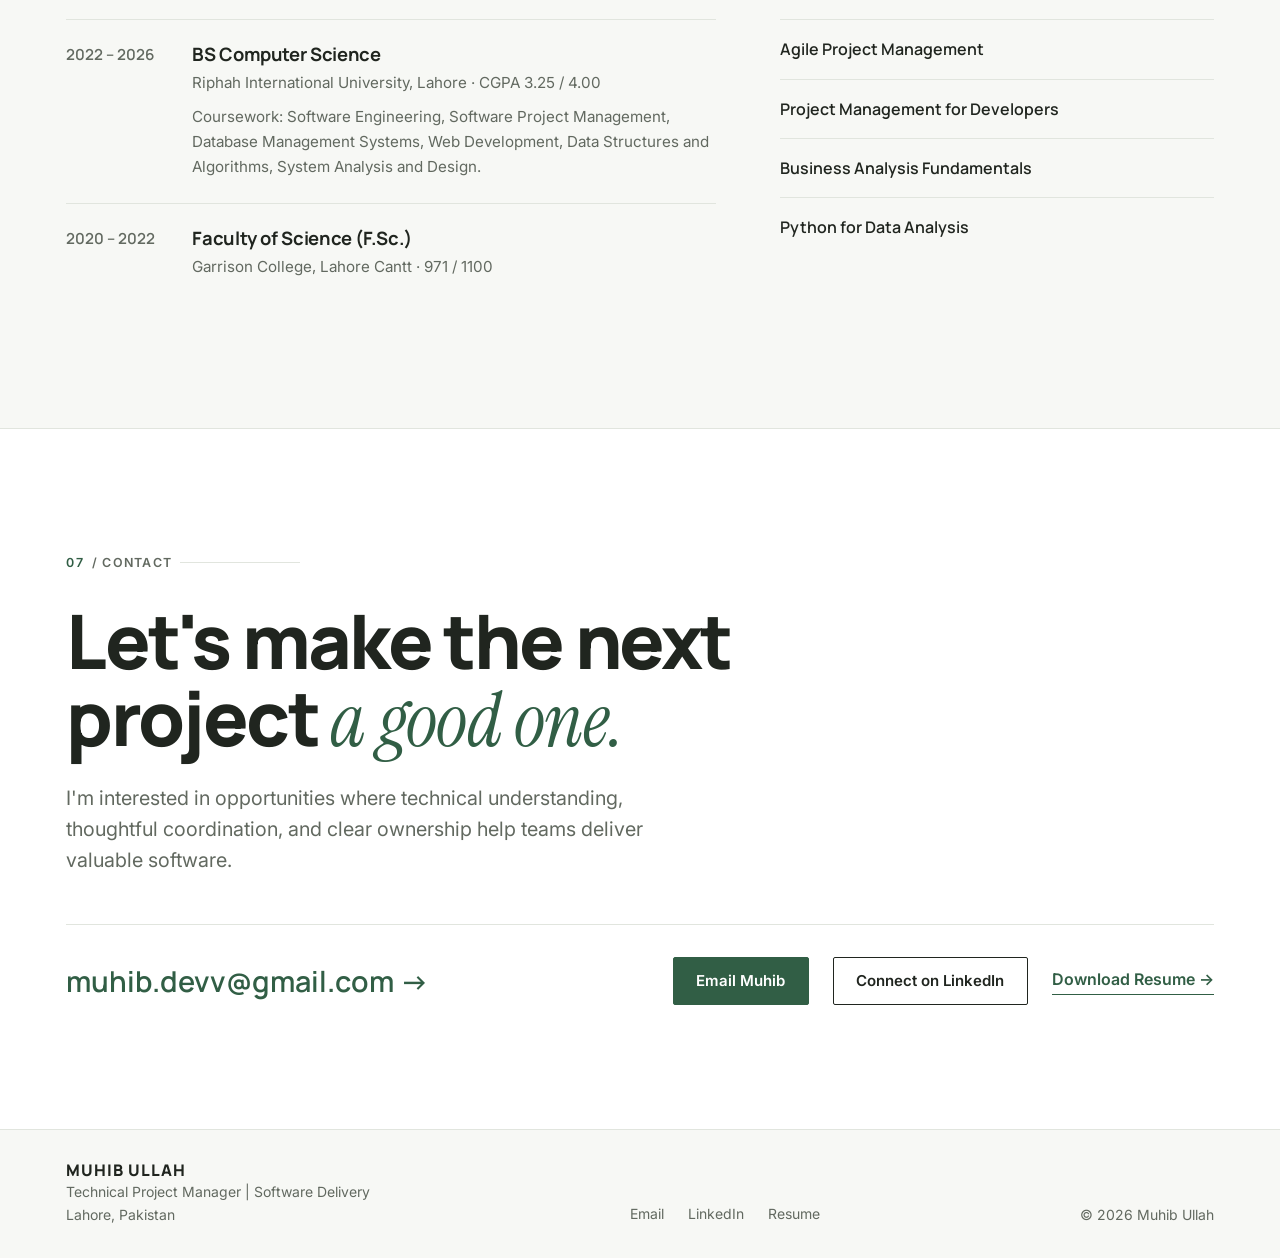
==== commit 508742e4: "Fix GitHub capitalization in skills section" ====
--- a/muhib-ullah-portfolio_v2/index.html
+++ b/muhib-ullah-portfolio_v2/index.html
@@ -464,7 +464,7 @@
         </div>
         <div class="skills__group">
           <h3>Tools &amp; Collaboration</h3>
-          <ul><li>Jira / ClickUp</li><li>Confluence / Notion</li><li>MS Project</li><li>In-house task and sprint tracking</li><li>Git</li><li>GitHub</li><li>Figma</li><li>VS Code</li><li>JetBrains IDEs</li></ul>
+          <ul><li>Jira / ClickUp</li><li>Confluence / Notion</li><li>MS Project</li><li>In-house task and sprint tracking</li><li>Git / Github</li><li>Figma</li><li>VS Code</li><li>JetBrains IDEs</li></ul>
         </div>
         <div class="skills__group">
           <h3>Technical Background</h3>
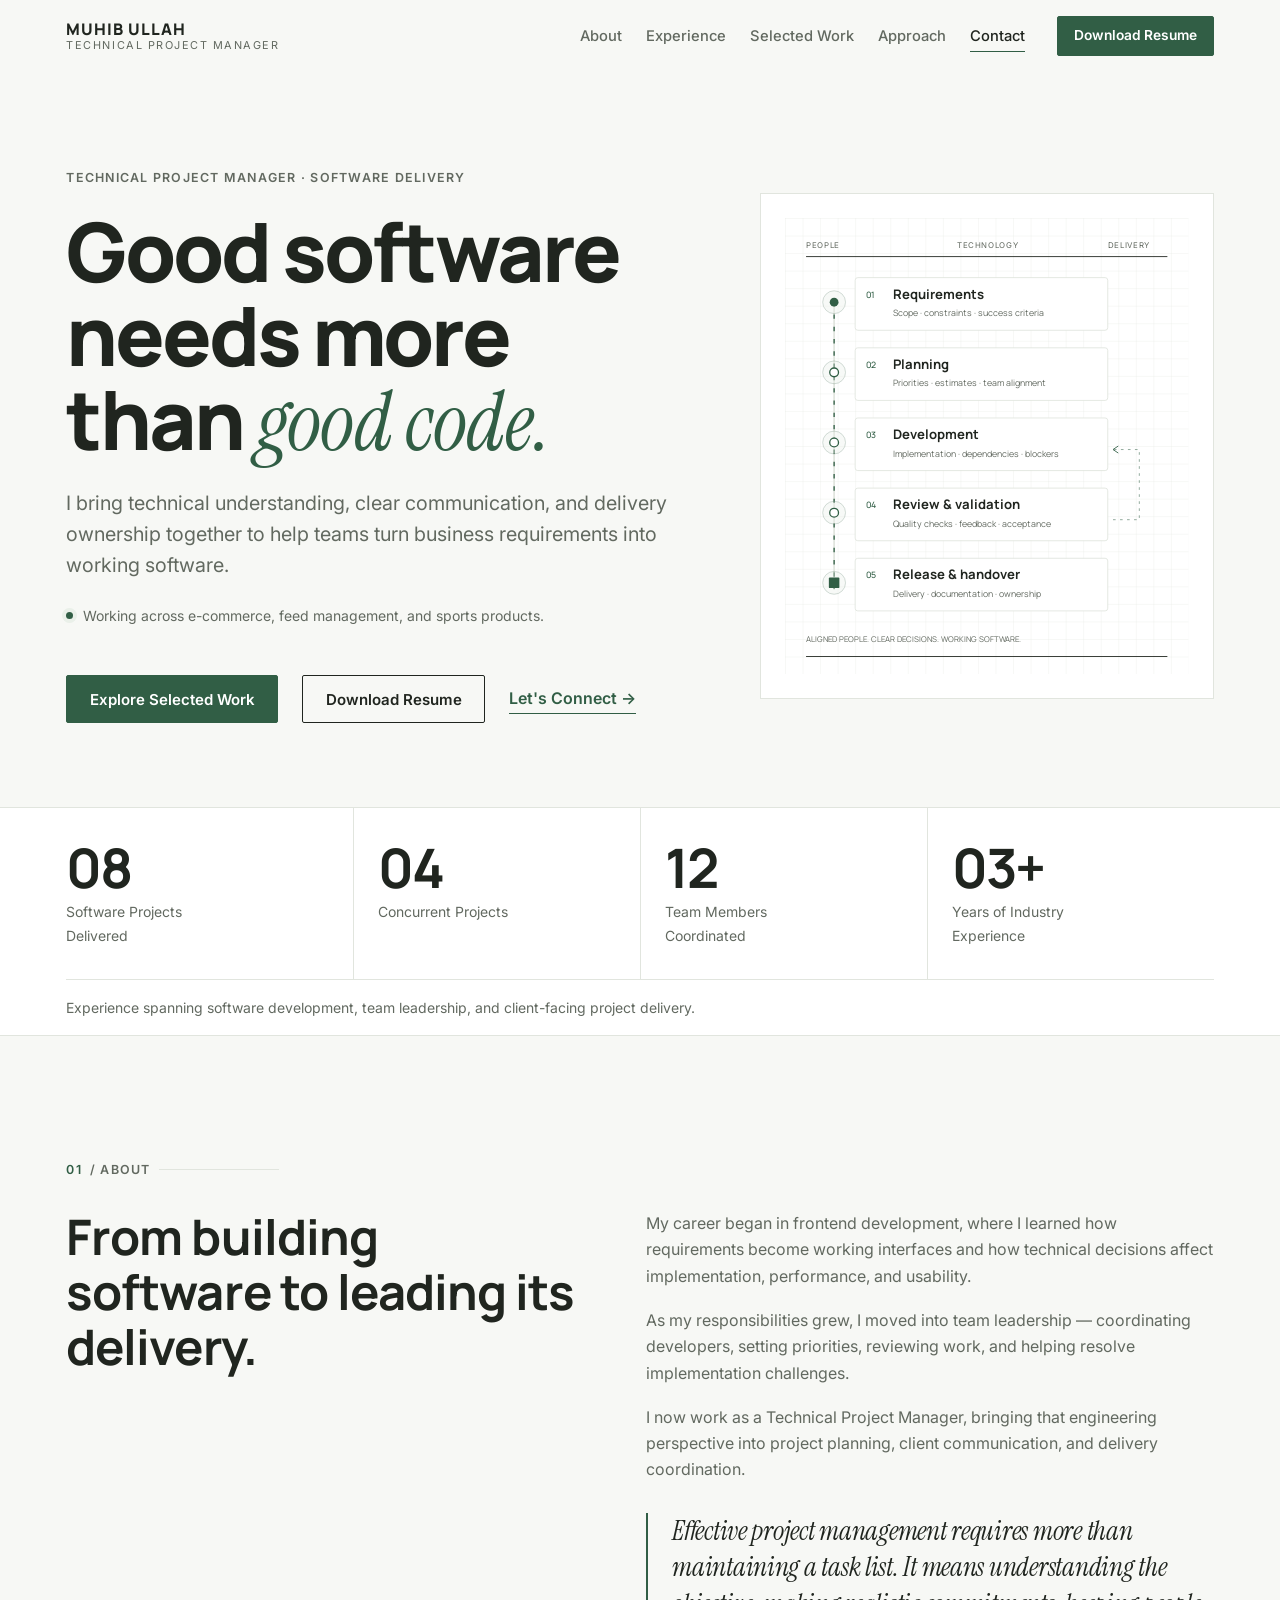
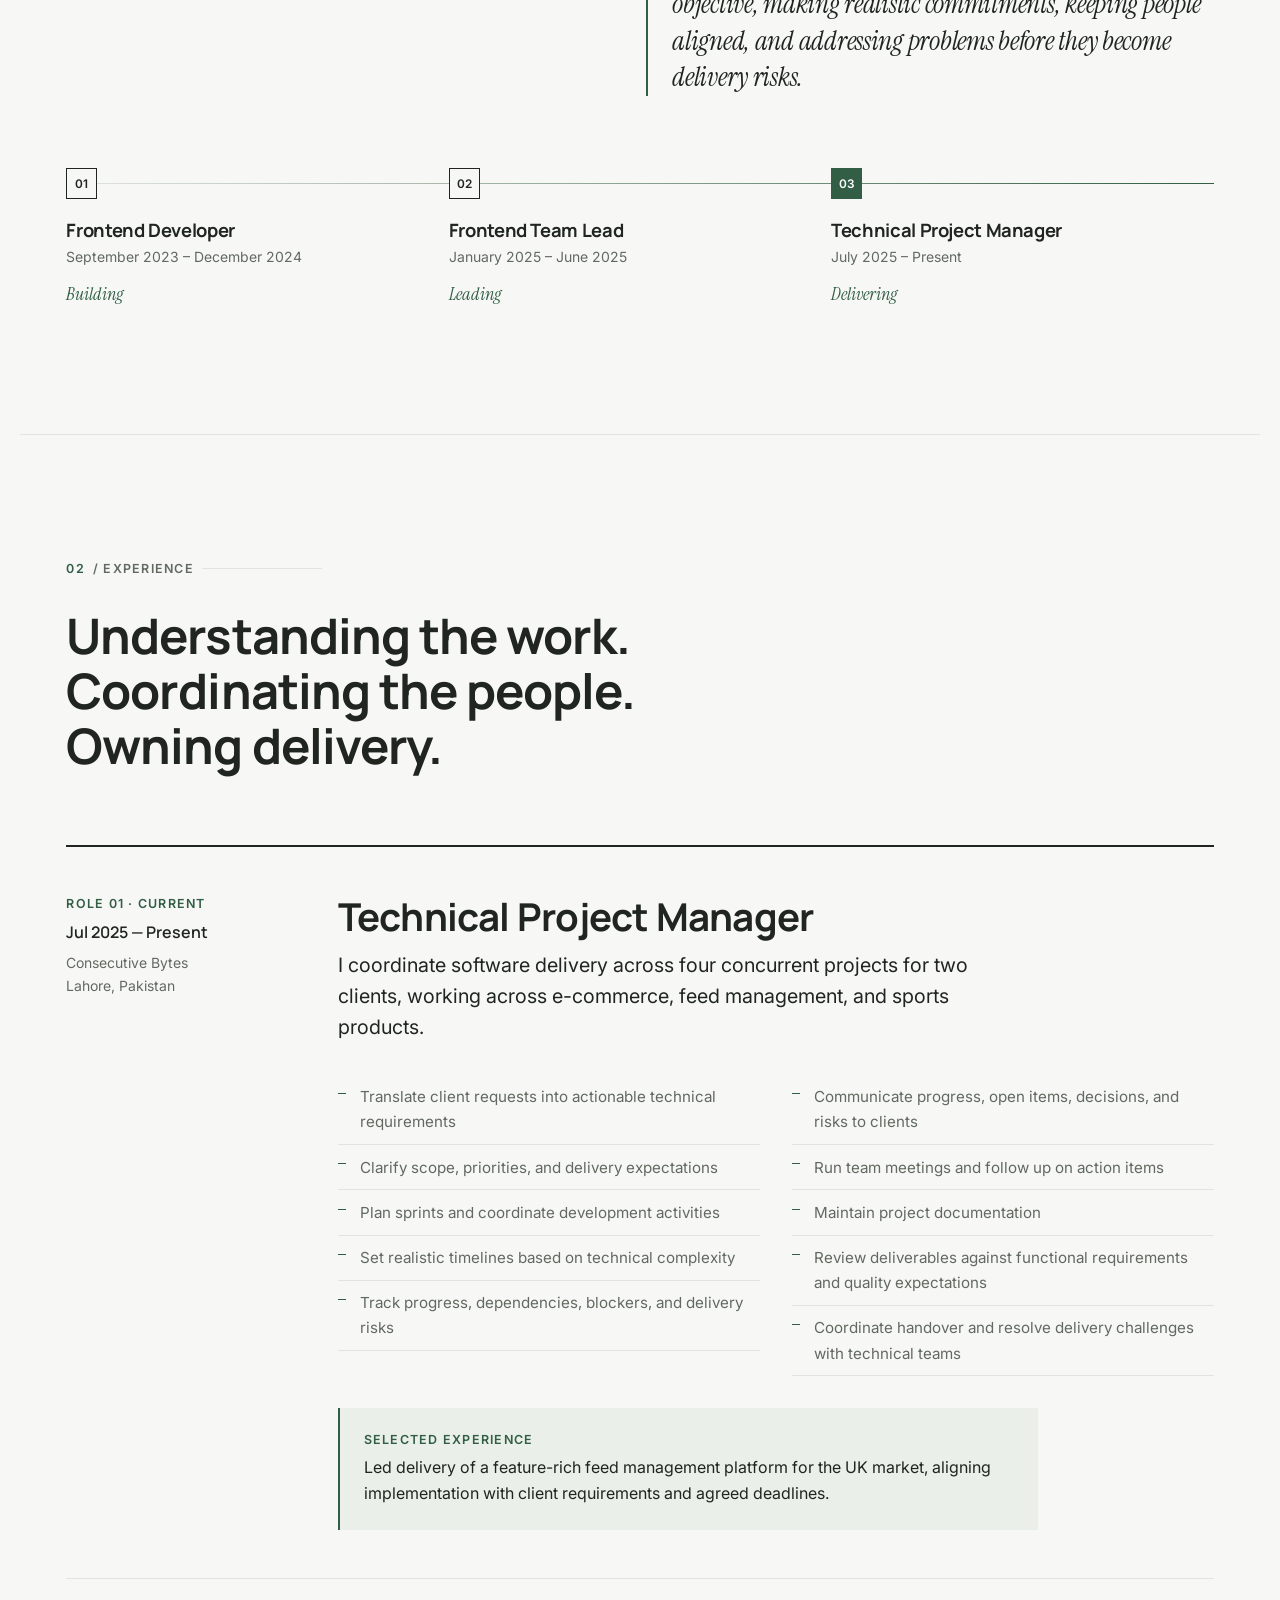
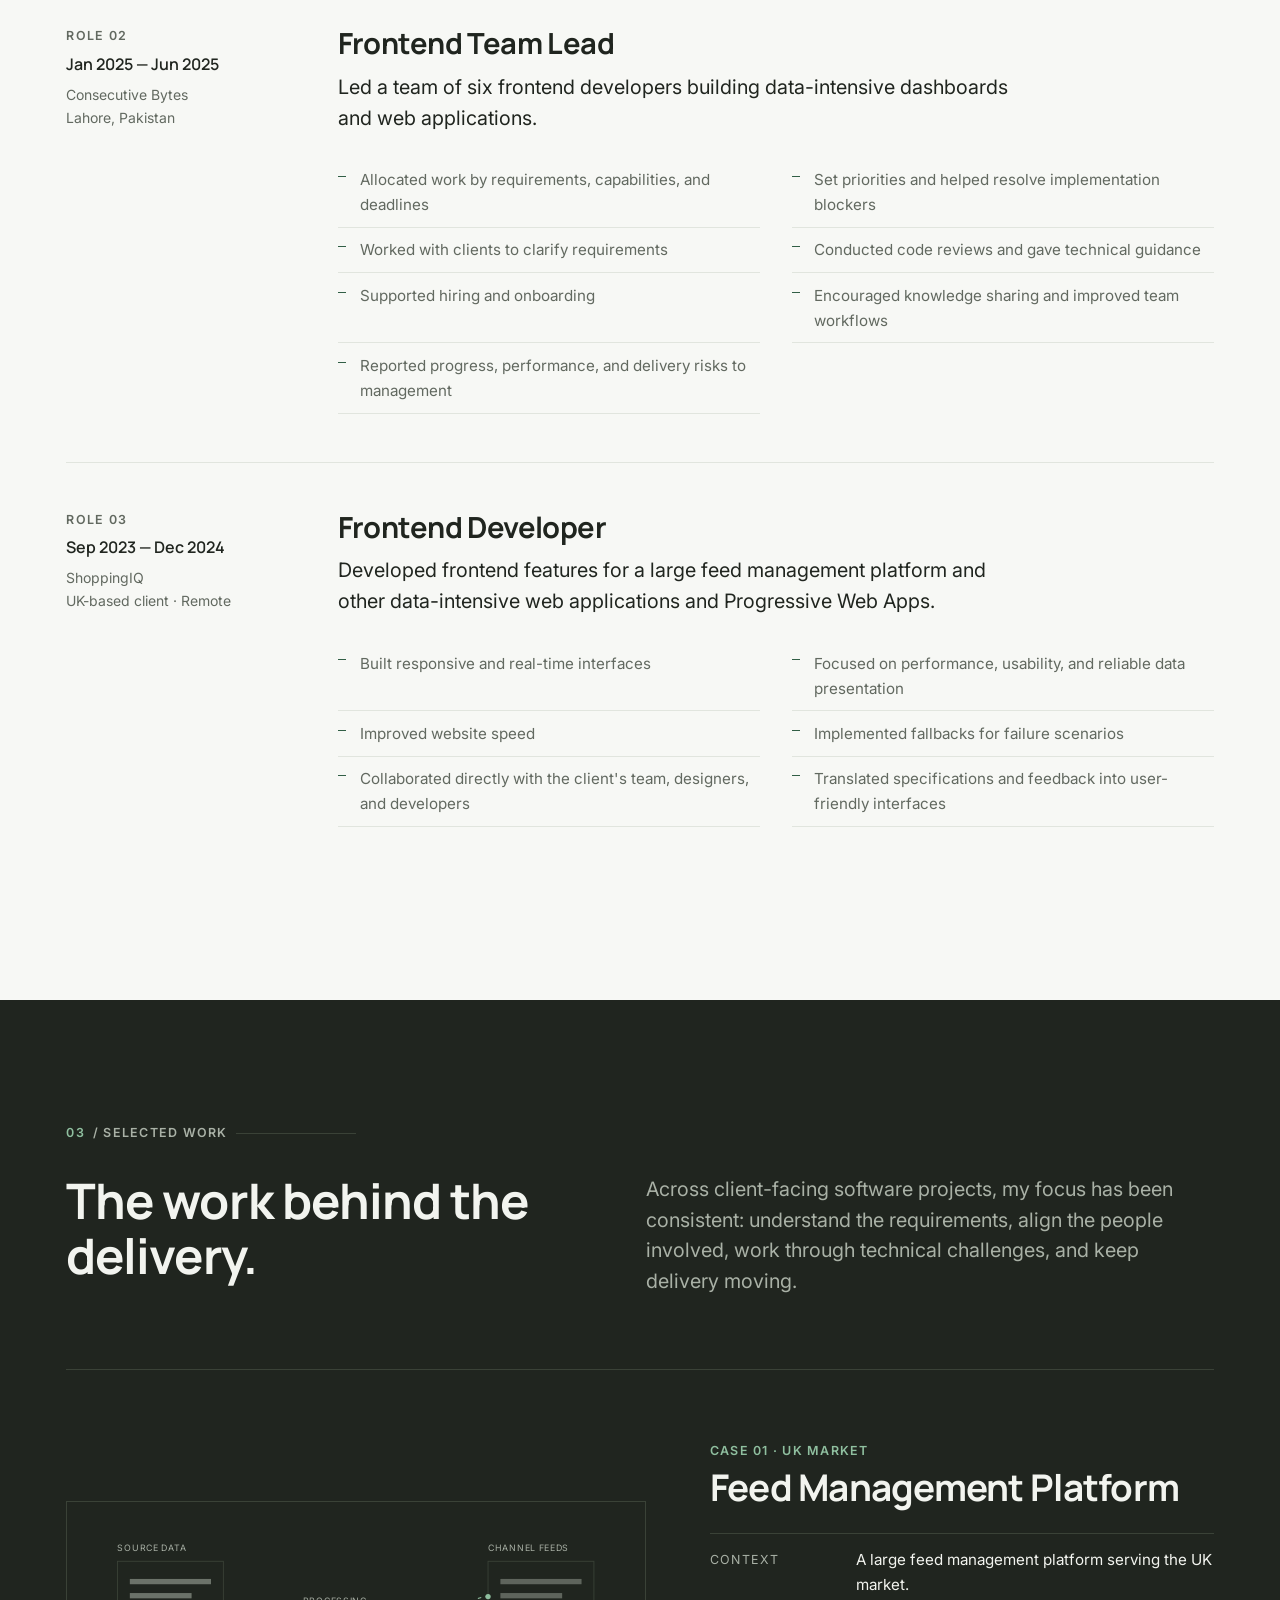
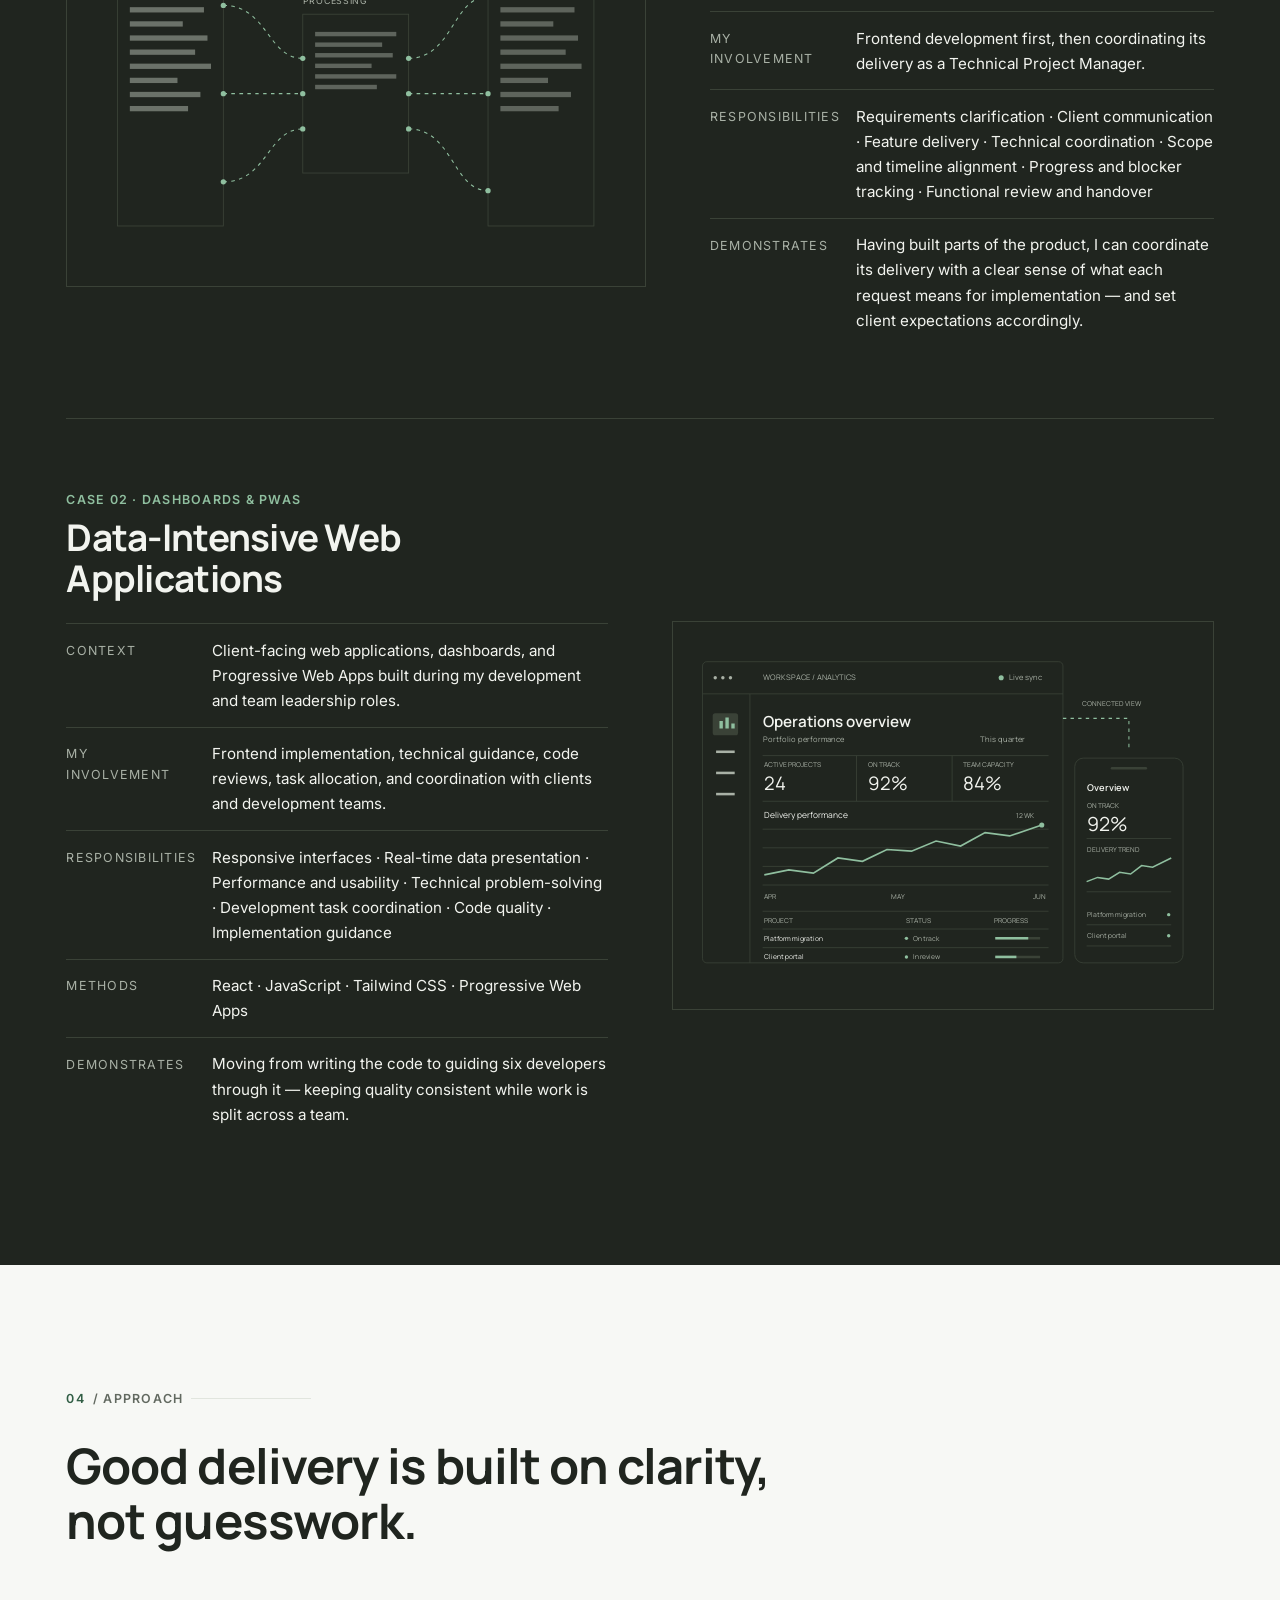
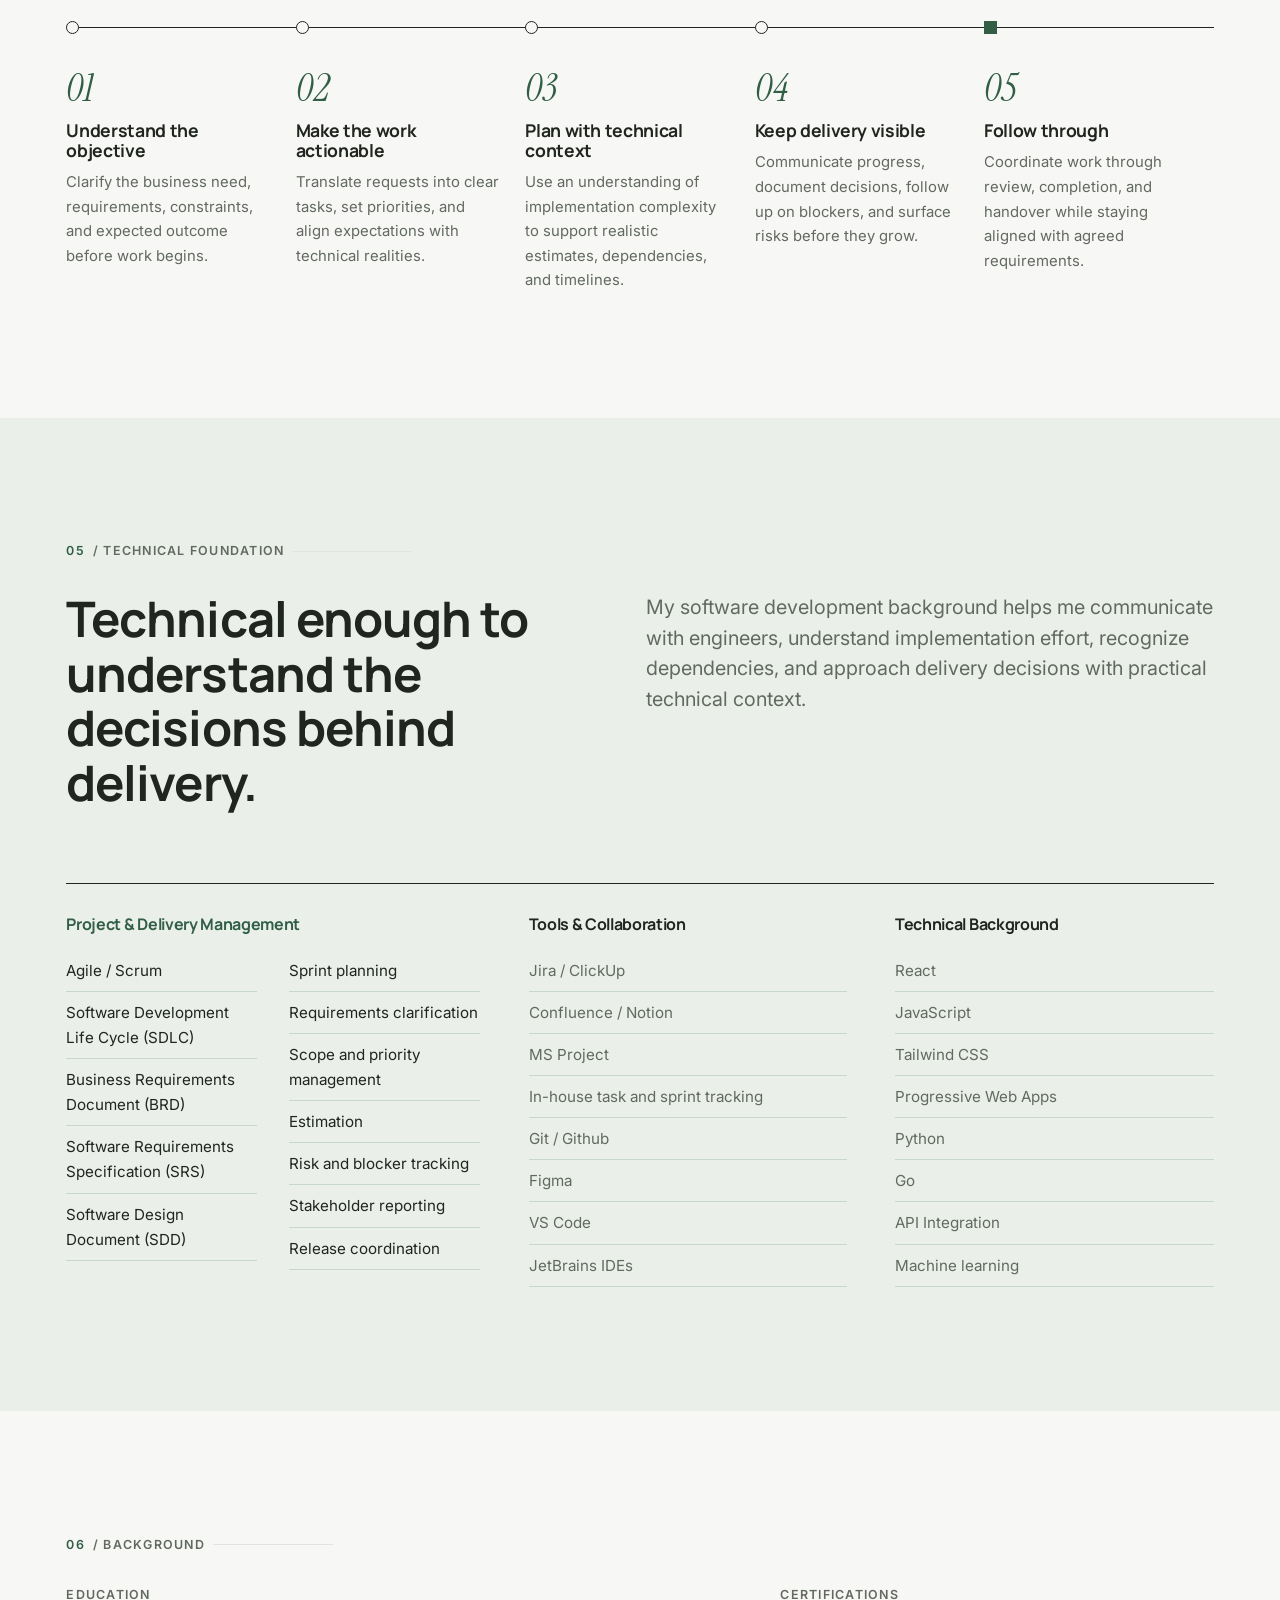
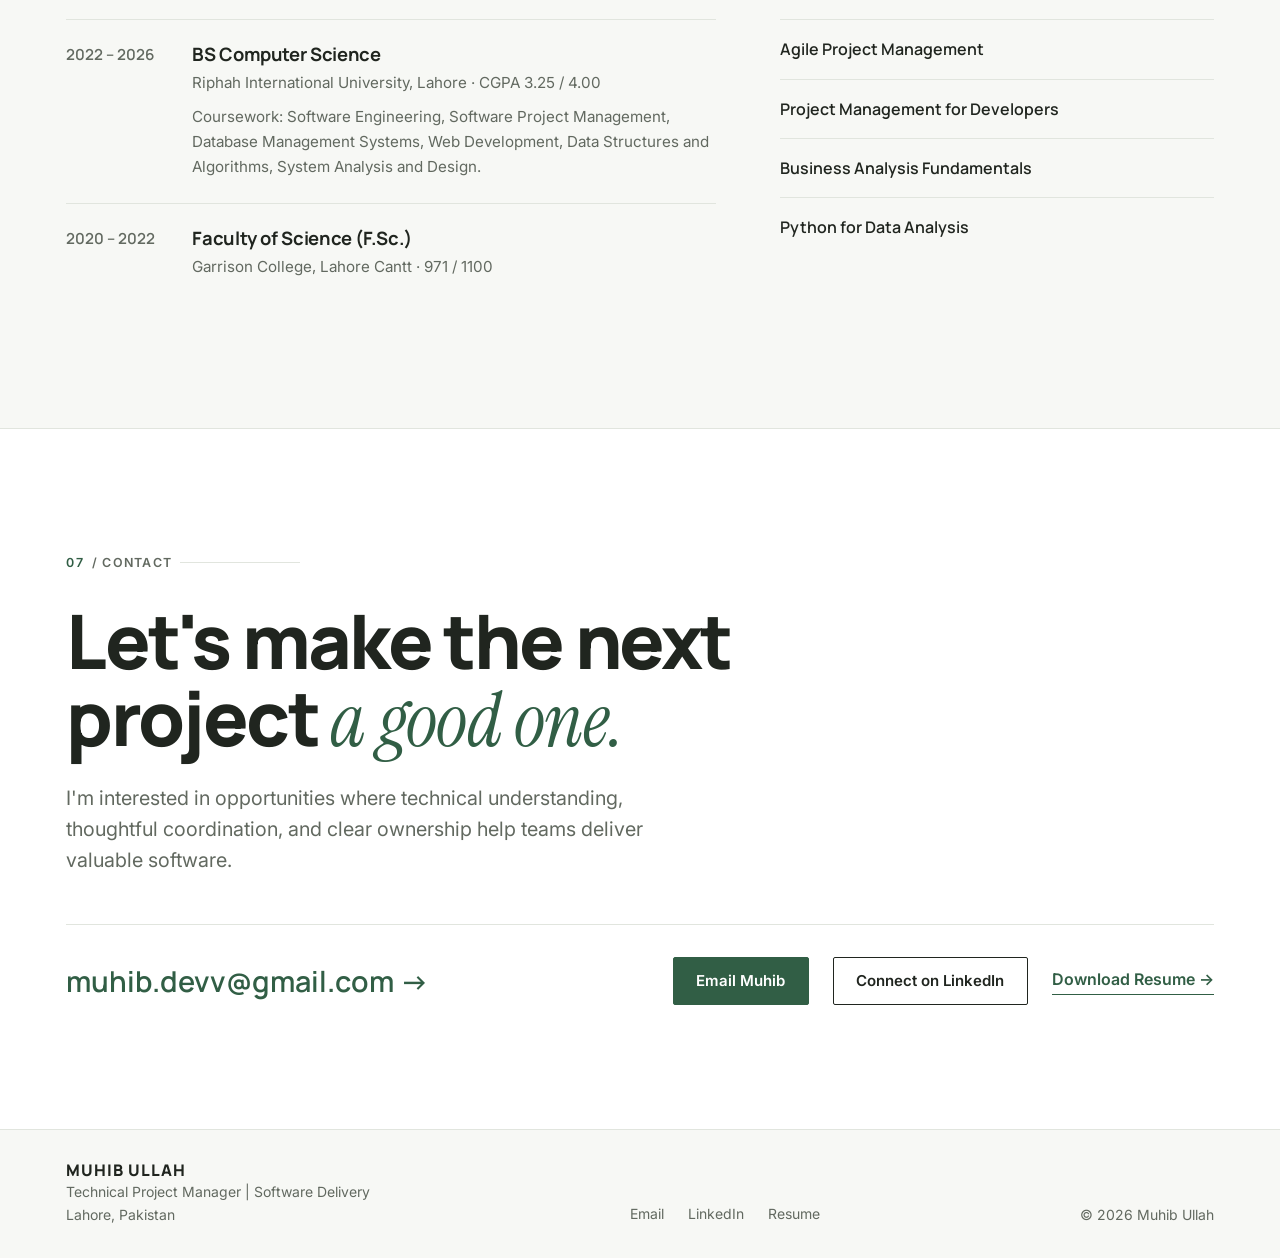
==== commit a43d7a16: "Update professional highlights in index.html" ====
--- a/muhib-ullah-portfolio_v2/index.html
+++ b/muhib-ullah-portfolio_v2/index.html
@@ -68,7 +68,7 @@
         <li><a href="#approach">Approach</a></li>
         <li><a href="#contact">Contact</a></li>
       </ul>
-      <a class="btn btn--small" href="assets/Muhib-Resume-TPM.pdf" download="Muhib-Resume.pdf">Download Resume</a>
+      <a class="btn btn--small" href="assets/MUHIB-RESUME-PM.pdf" download="Muhib-Resume.pdf">Download Resume</a>
     </nav>
   </div>
 </header>
@@ -84,7 +84,7 @@
       <p class="meta-line"><span class="dot" aria-hidden="true"></span>Working across e-commerce, feed management, and sports products.</p>
       <div class="actions">
         <a class="btn" href="#work">Explore Selected Work</a>
-        <a class="btn btn--ghost" href="assets/Muhib-Resume-TPM.pdf" download="Muhib-Resume.pdf">Download Resume</a>
+        <a class="btn btn--ghost" href="assets/MUHIB-RESUME-PM.pdf" download="Muhib-Resume.pdf">Download Resume</a>
         <a class="link-arrow" href="#contact">Let's Connect</a>
       </div>
     </div>
@@ -168,10 +168,10 @@
   <section class="highlights" aria-label="Professional highlights">
     <div class="wrap">
       <dl class="stats">
-        <div><dt>Concurrent projects</dt><dd>04</dd></div>
-        <div><dt>Client accounts</dt><dd>02</dd></div>
-        <div><dt>Frontend developers led</dt><dd>06</dd></div>
-        <div><dt>Years of software delivery experience</dt><dd>03</dd></div>
+        <div><dt>Software Projects Delivered</dt><dd>08</dd></div>
+        <div><dt>Concurrent Projects</dt><dd>04</dd></div>
+        <div><dt>Team Members Coordinated</dt><dd>12</dd></div>
+        <div><dt>Years of Industry Experience</dt><dd>03+</dd></div>
       </dl>
       <p class="highlights__note">Experience spanning software development, team leadership, and client-facing project delivery.</p>
     </div>
@@ -509,7 +509,7 @@
         <div class="actions">
           <a class="btn" href="mailto:muhib.devv@gmail.com">Email Muhib</a>
           <a class="btn btn--ghost" href="https://www.linkedin.com/in/muhibdevv/" target="_blank" rel="noopener noreferrer">Connect on LinkedIn<span class="visually-hidden"> (opens in a new tab)</span></a>
-          <a class="link-arrow" href="assets/Muhib-Resume-TPM.pdf" download="Muhib-Resume.pdf">Download Resume</a>
+          <a class="link-arrow" href="assets/MUHIB-RESUME-PM.pdf" download="Muhib-Resume.pdf">Download Resume</a>
         </div>
       </div>
     </div>
@@ -525,7 +525,7 @@
     <ul class="footer__links">
       <li><a href="mailto:muhib.devv@gmail.com">Email</a></li>
       <li><a href="https://www.linkedin.com/in/muhibdevv/" target="_blank" rel="noopener noreferrer">LinkedIn</a></li>
-      <li><a href="assets/Muhib-Resume-TPM.pdf" download="Muhib-Resume.pdf">Resume</a></li>
+      <li><a href="assets/MUHIB-RESUME-PM.pdf" download="Muhib-Resume.pdf">Resume</a></li>
     </ul>
     <p class="small footer__copy">© <span id="year">2026</span> Muhib Ullah</p>
   </div>
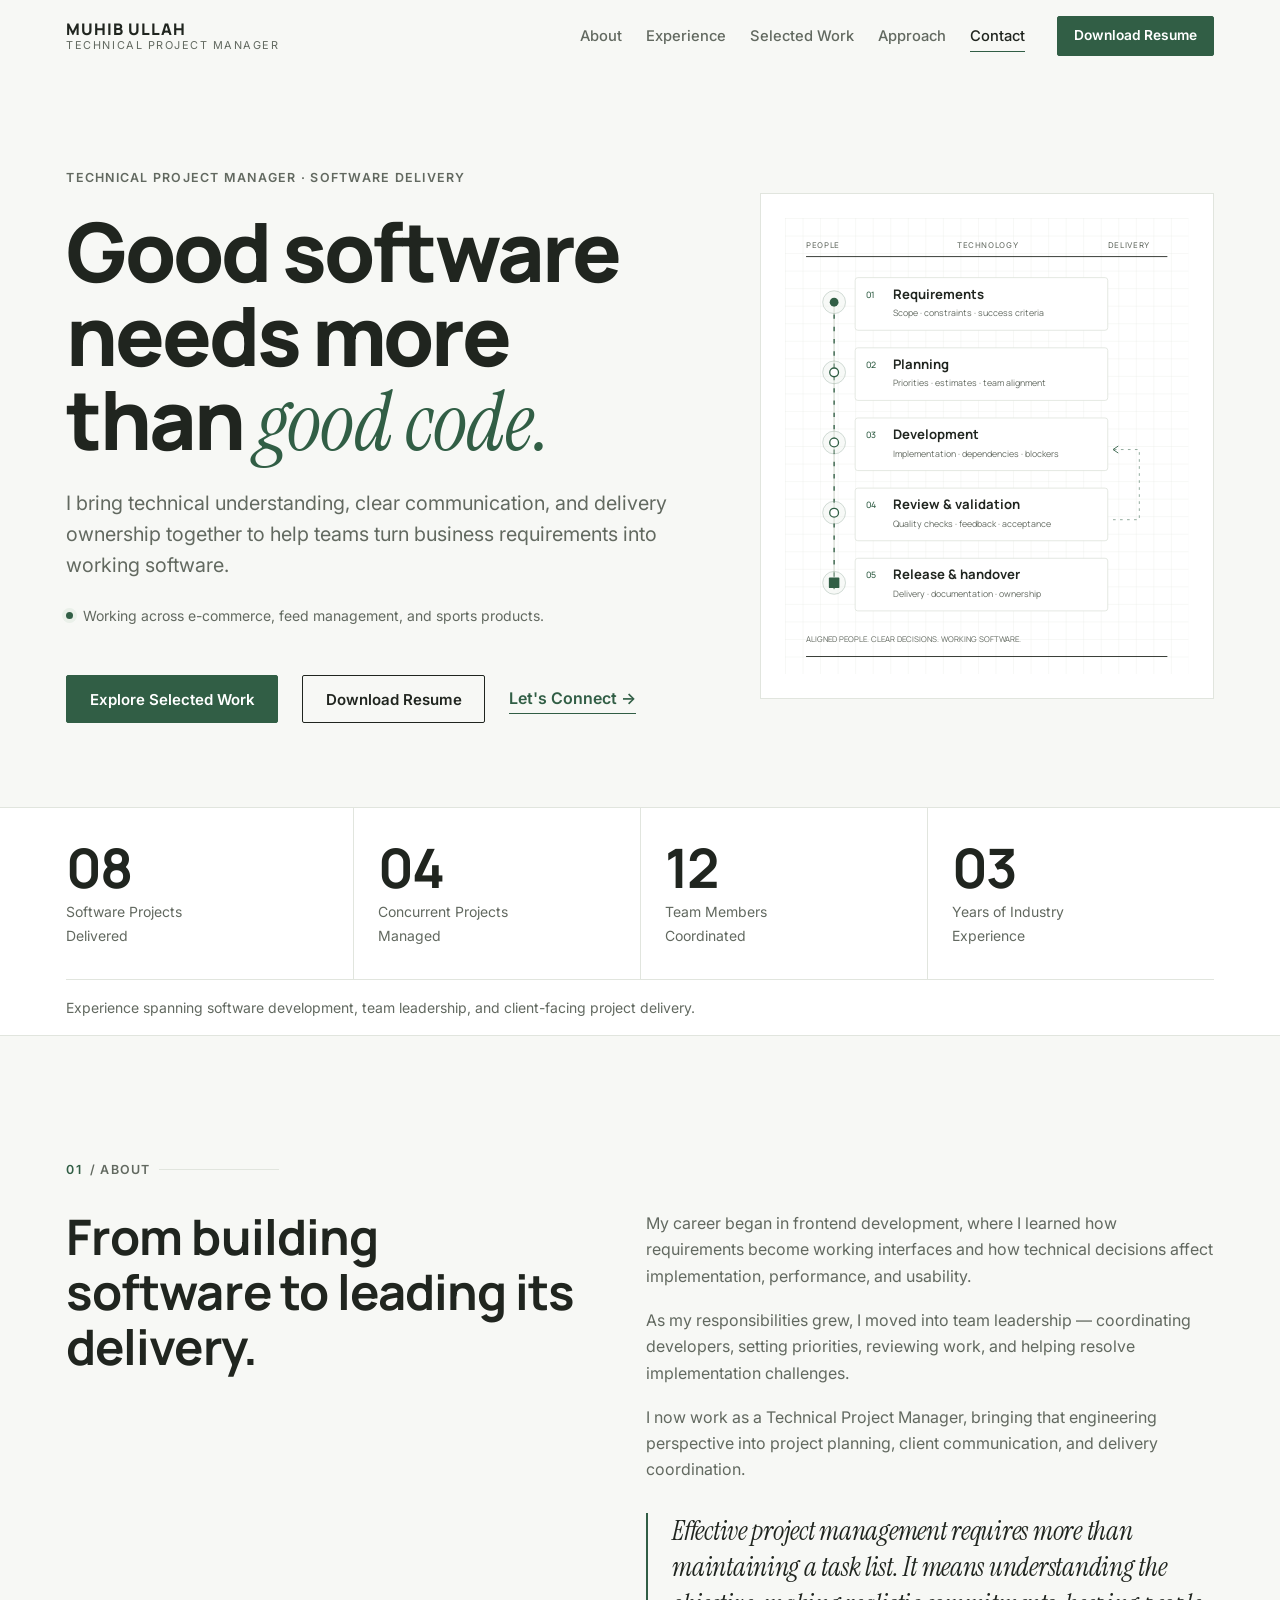
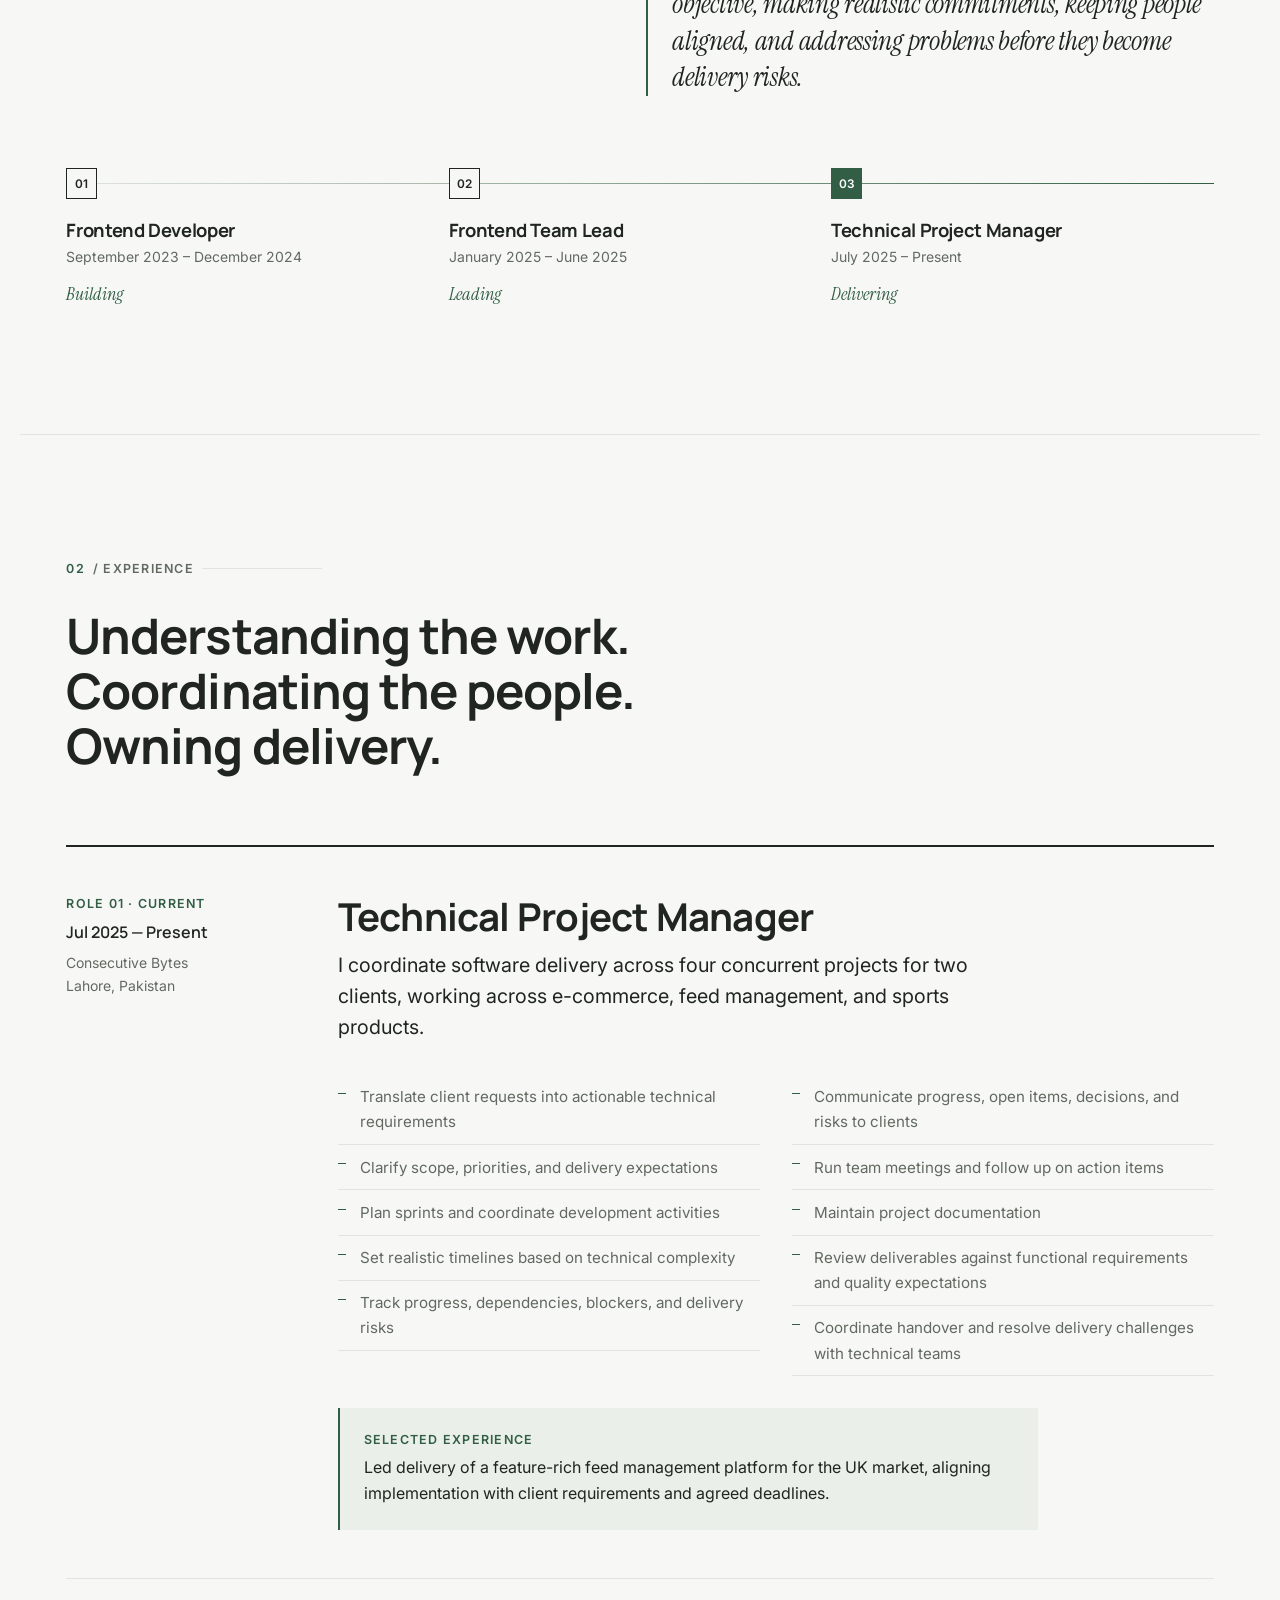
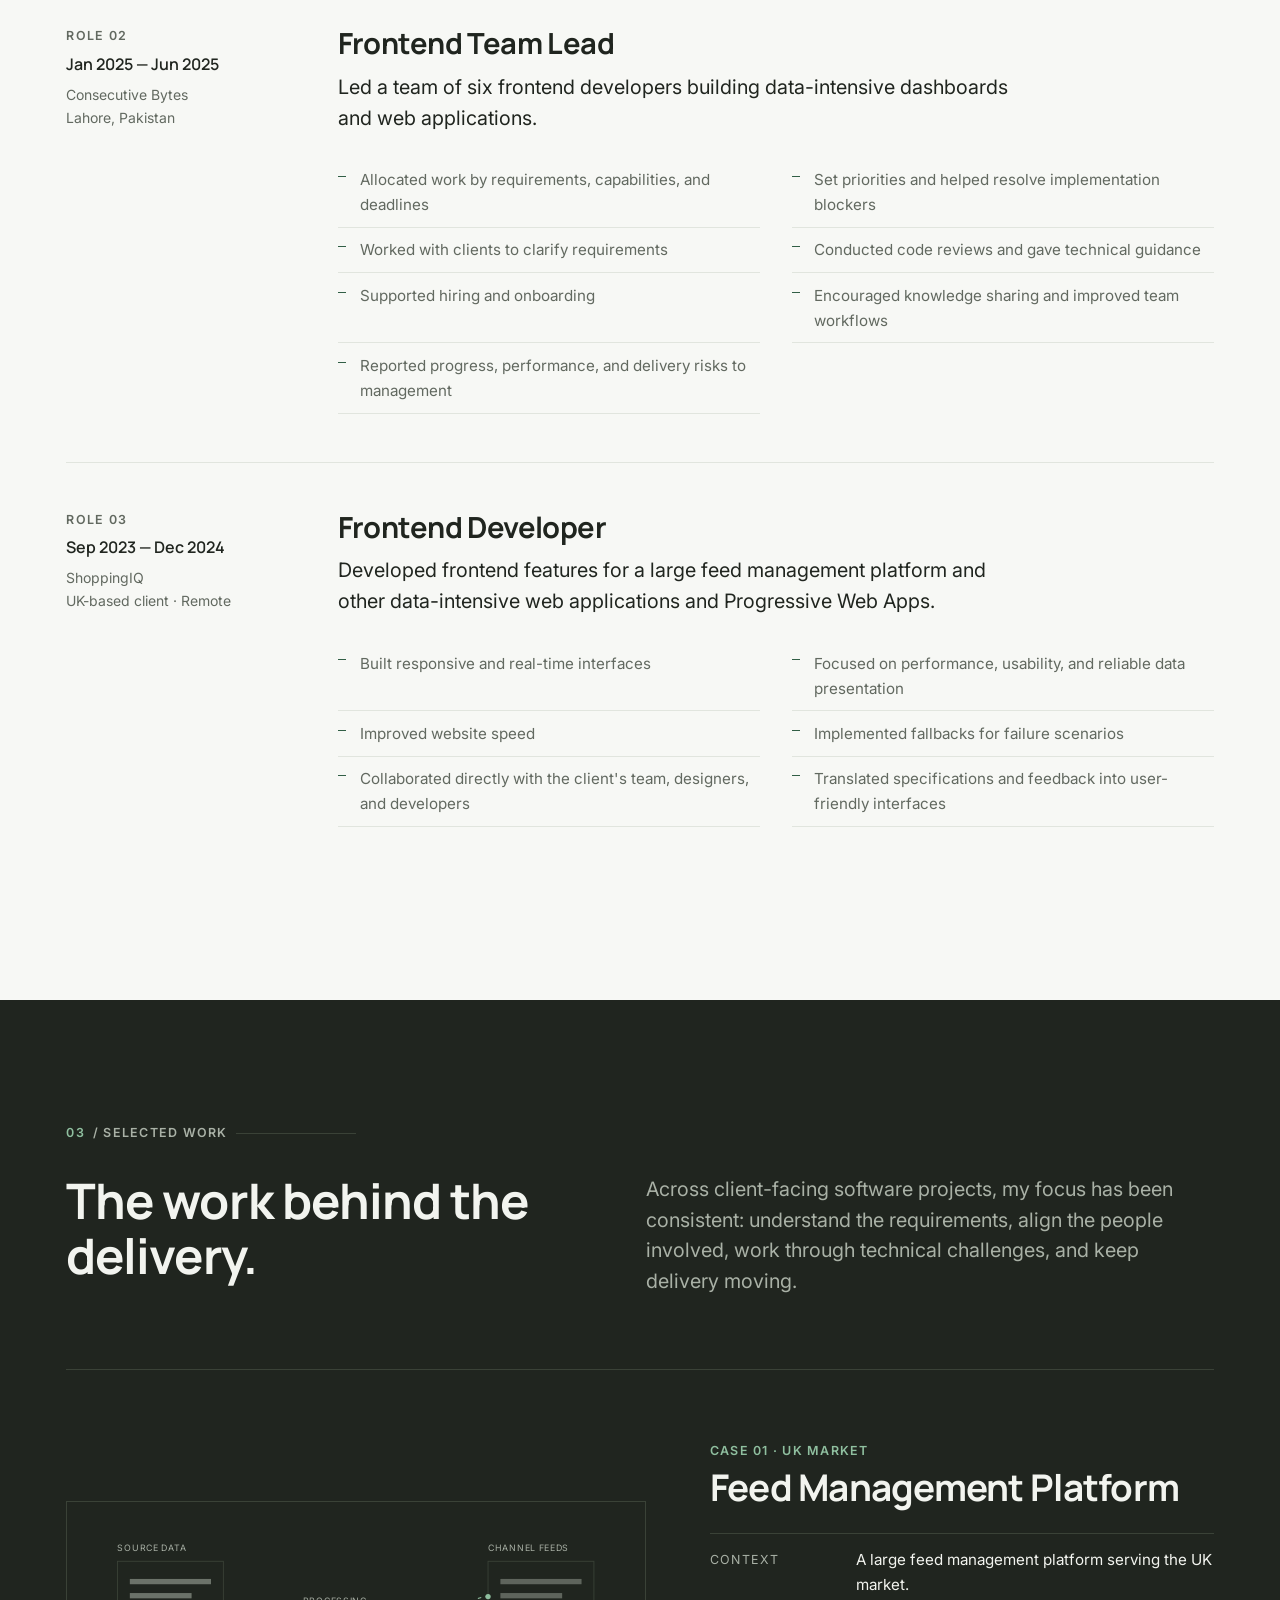
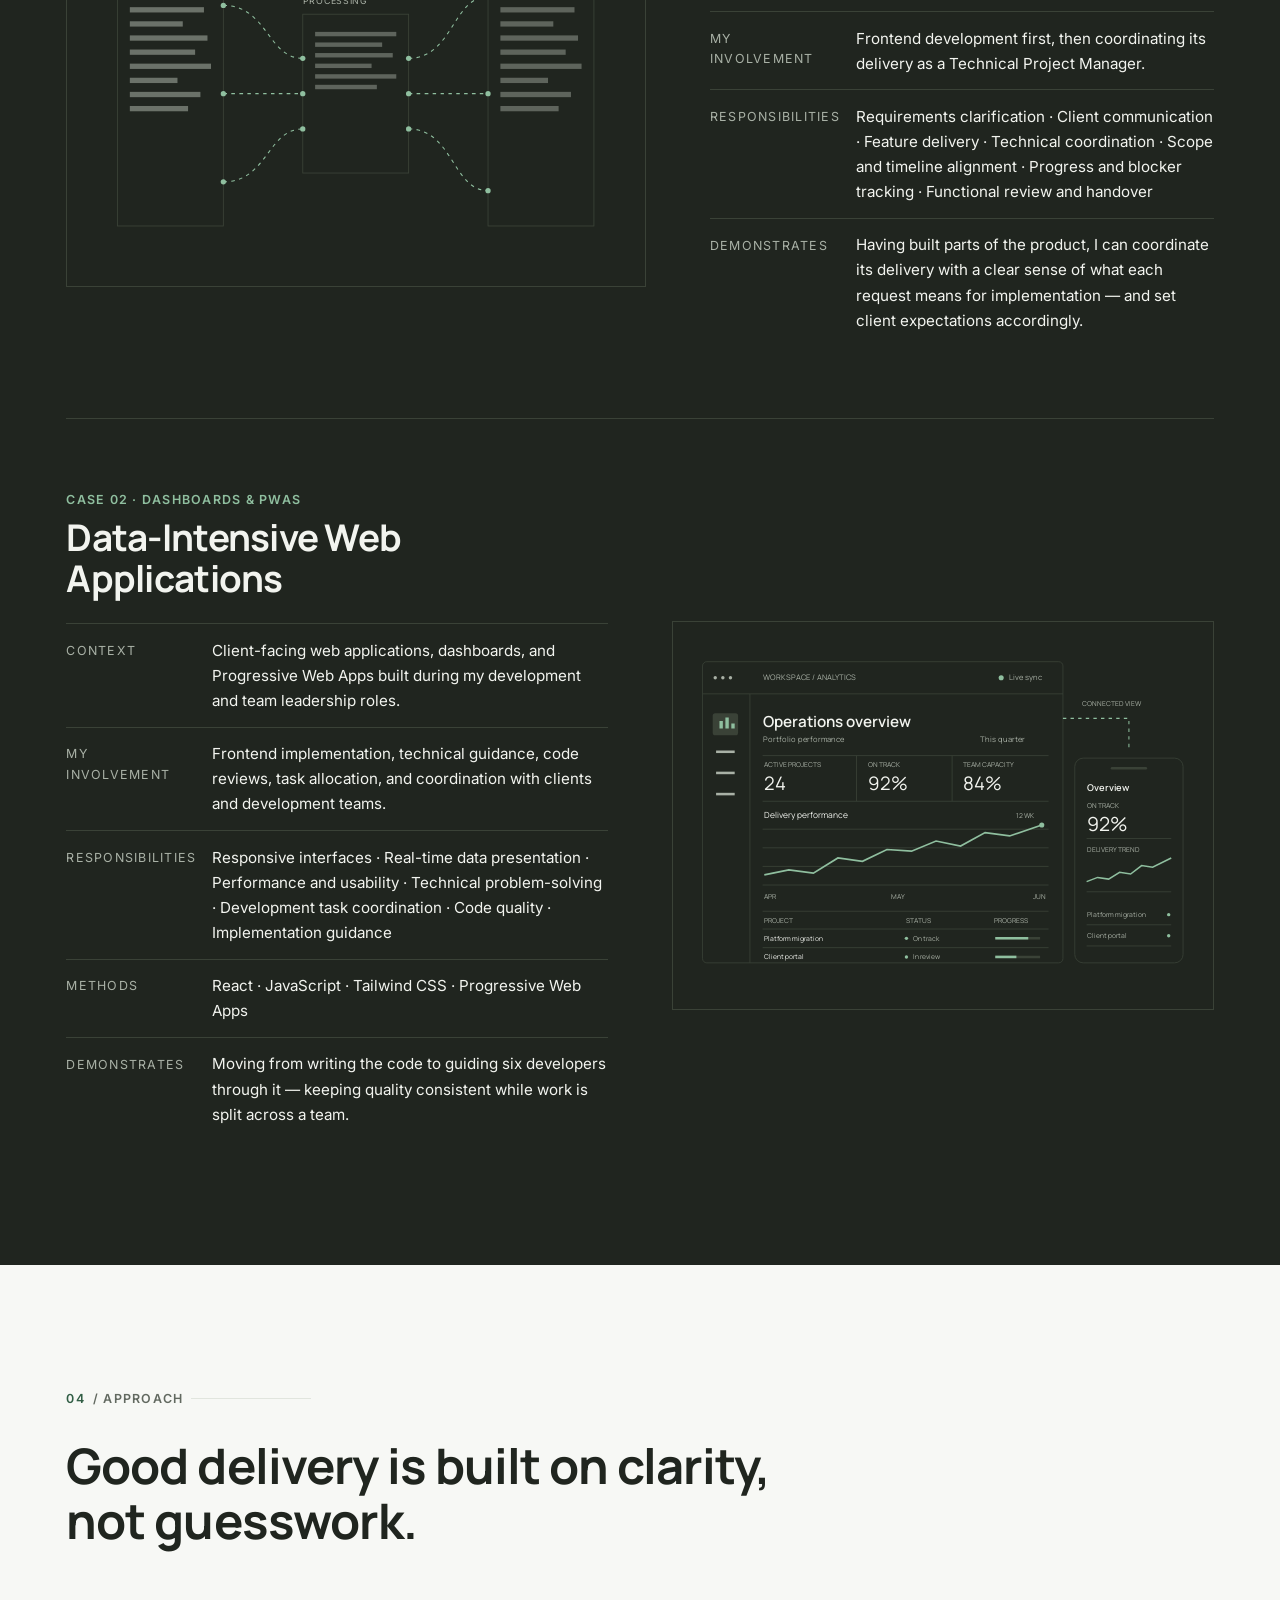
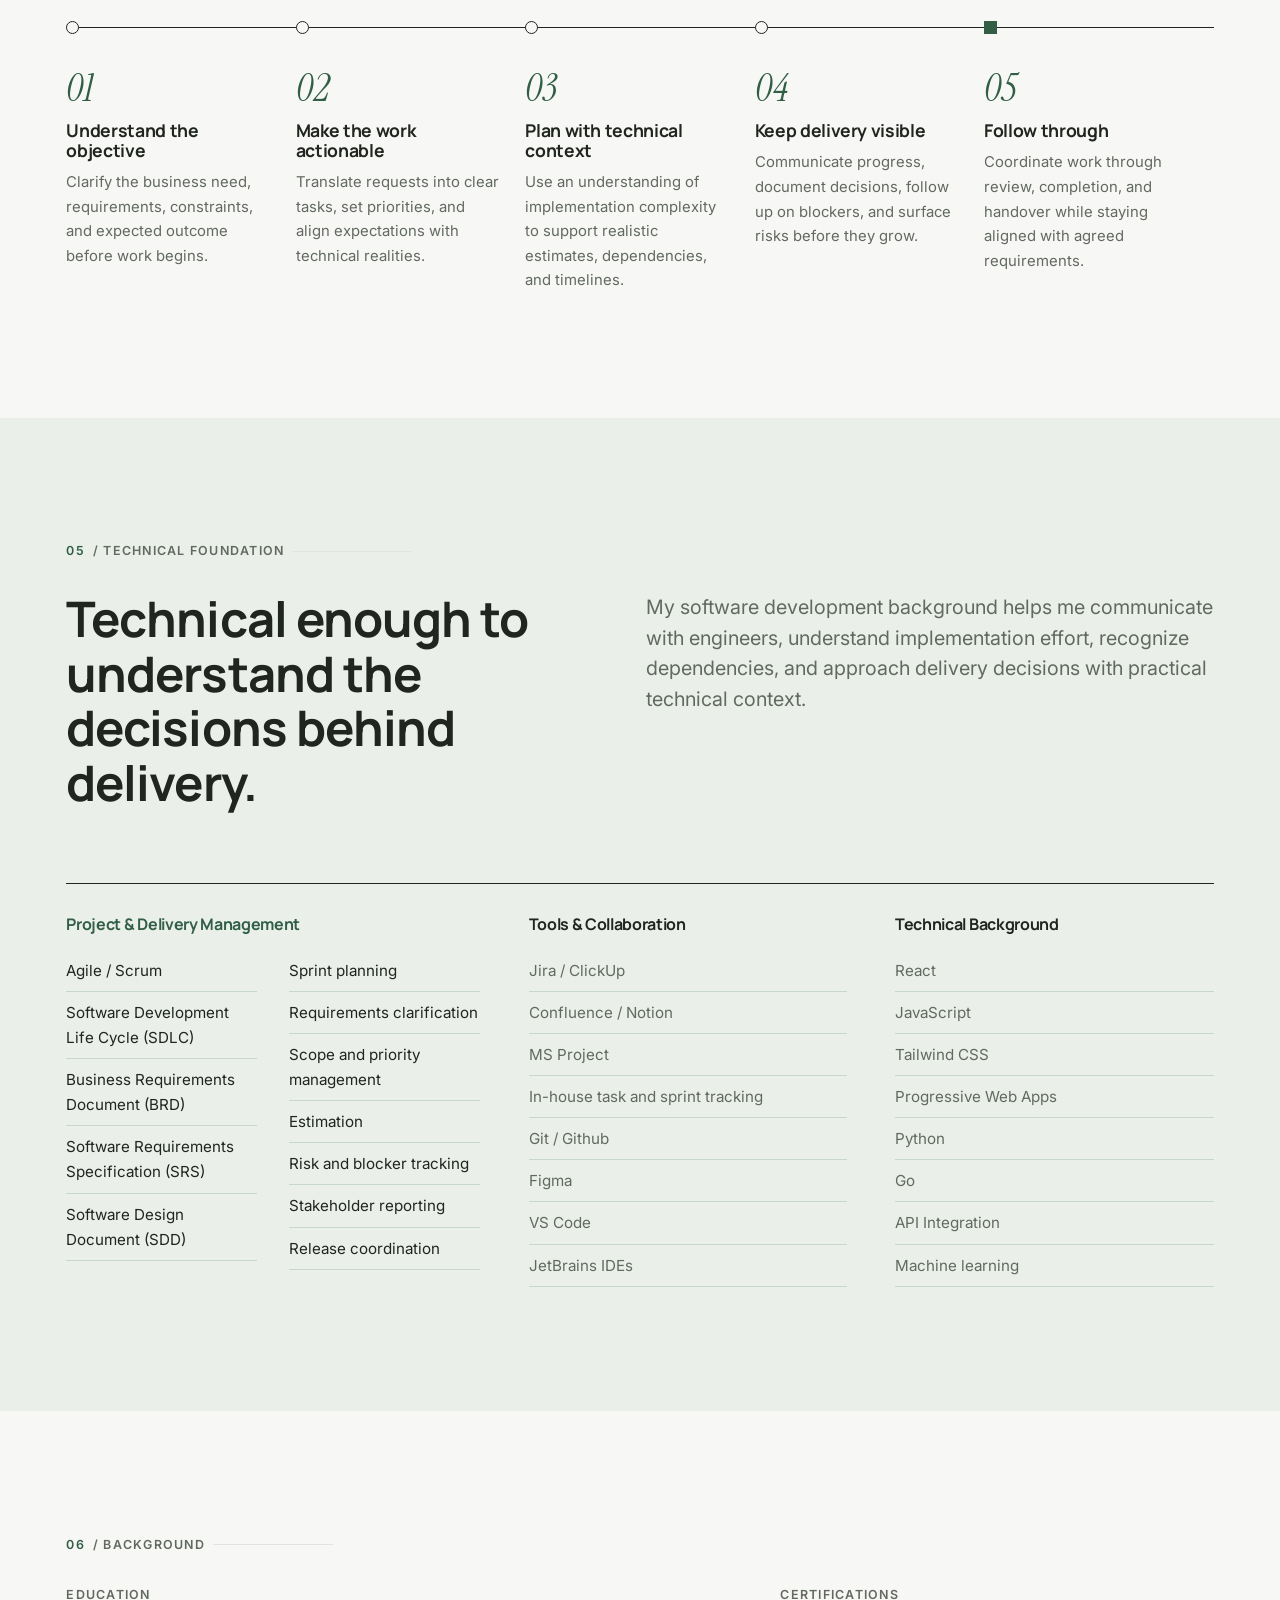
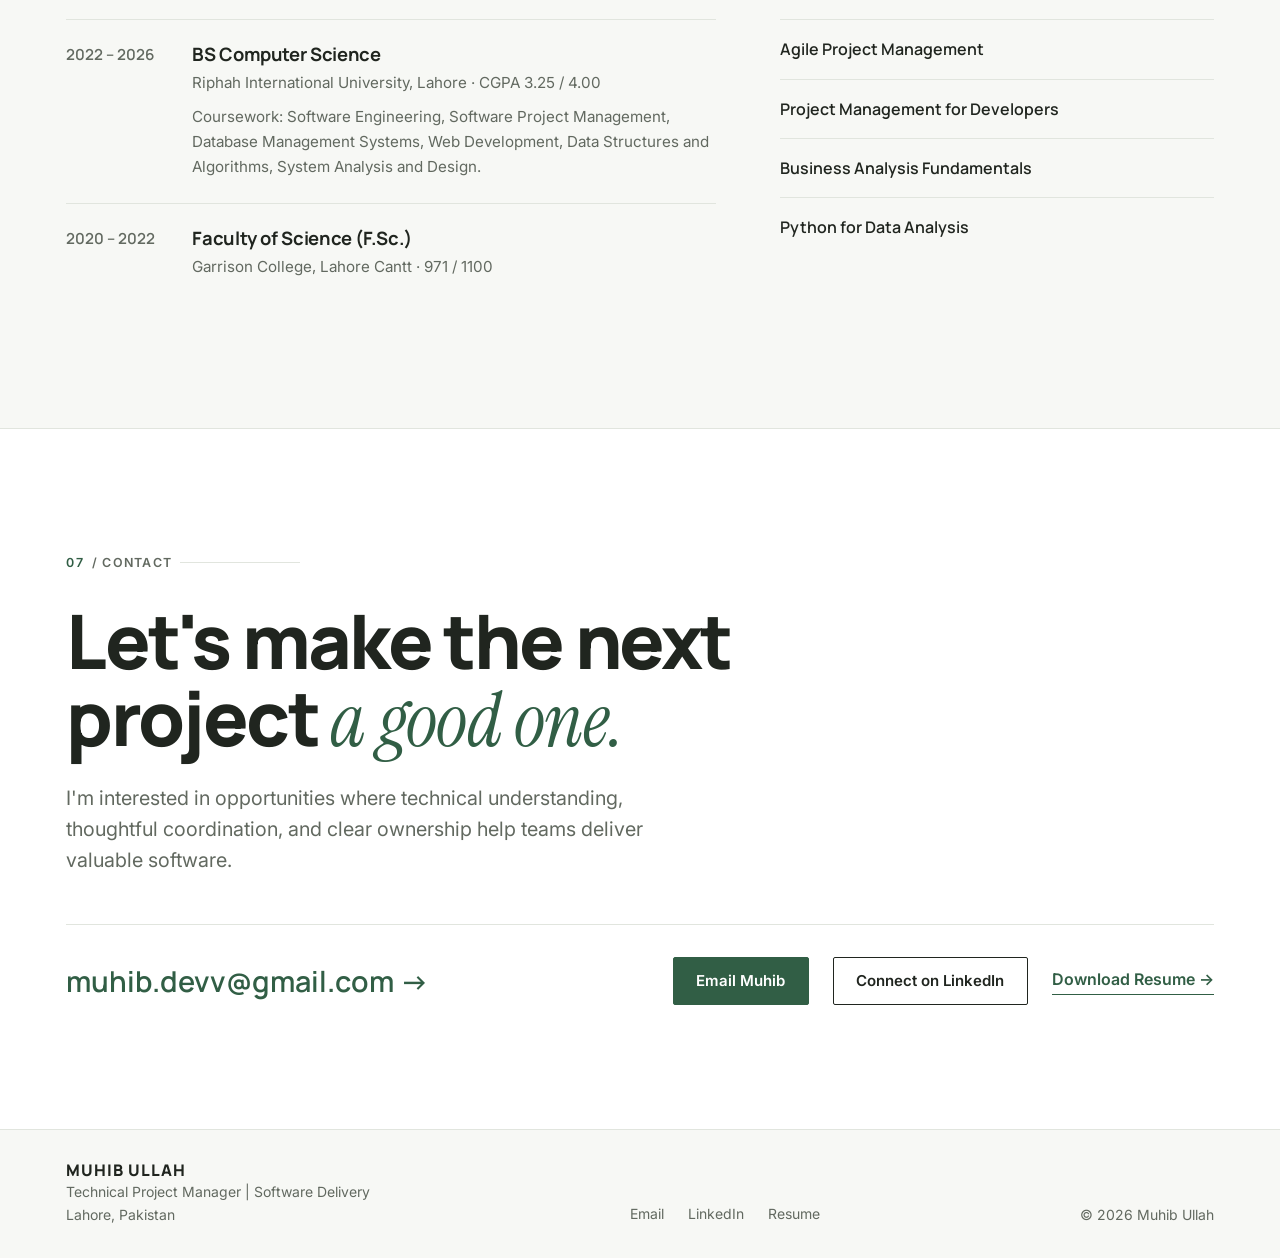
==== commit 2959fd20: "Update project stats labels in index.html" ====
--- a/muhib-ullah-portfolio_v2/index.html
+++ b/muhib-ullah-portfolio_v2/index.html
@@ -169,9 +169,9 @@
     <div class="wrap">
       <dl class="stats">
         <div><dt>Software Projects Delivered</dt><dd>08</dd></div>
-        <div><dt>Concurrent Projects</dt><dd>04</dd></div>
+        <div><dt>Concurrent Projects Managed</dt><dd>04</dd></div>
         <div><dt>Team Members Coordinated</dt><dd>12</dd></div>
-        <div><dt>Years of Industry Experience</dt><dd>03+</dd></div>
+        <div><dt>Years of Industry Experience</dt><dd>03</dd></div>
       </dl>
       <p class="highlights__note">Experience spanning software development, team leadership, and client-facing project delivery.</p>
     </div>
